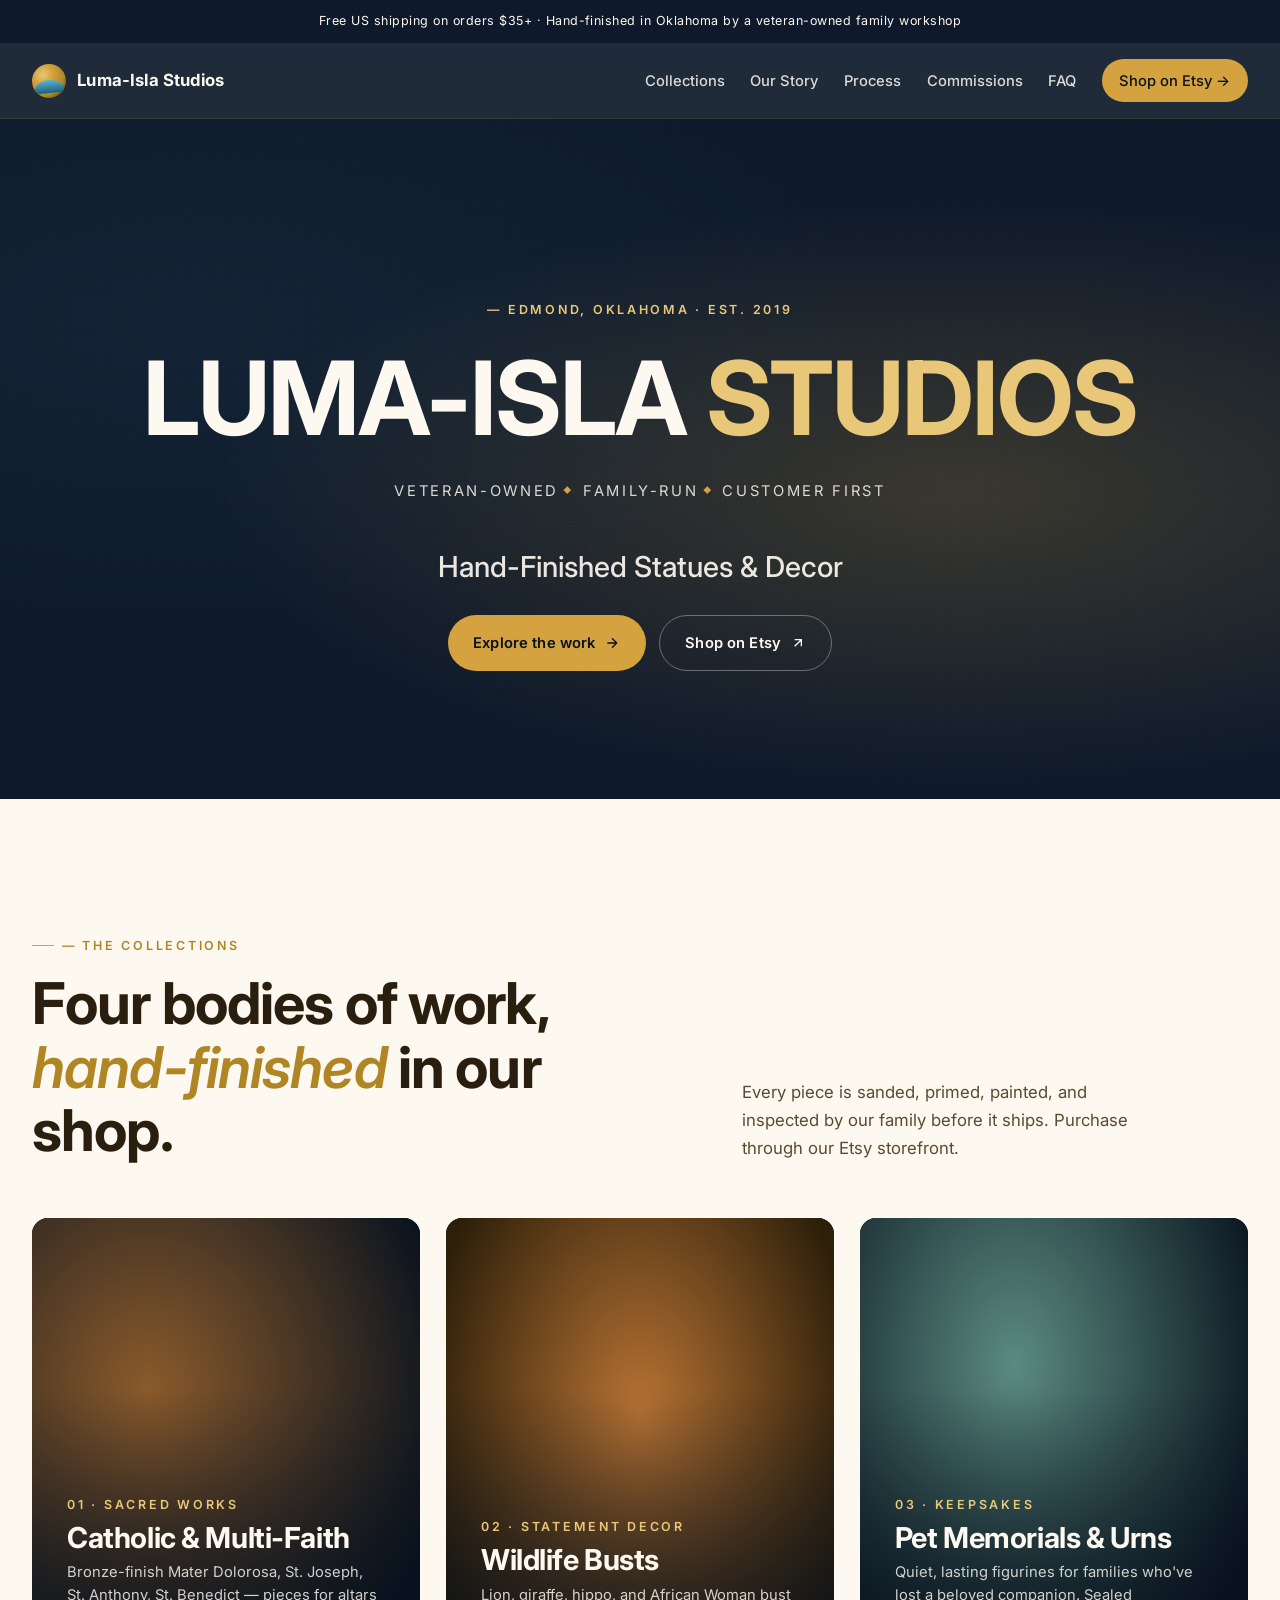
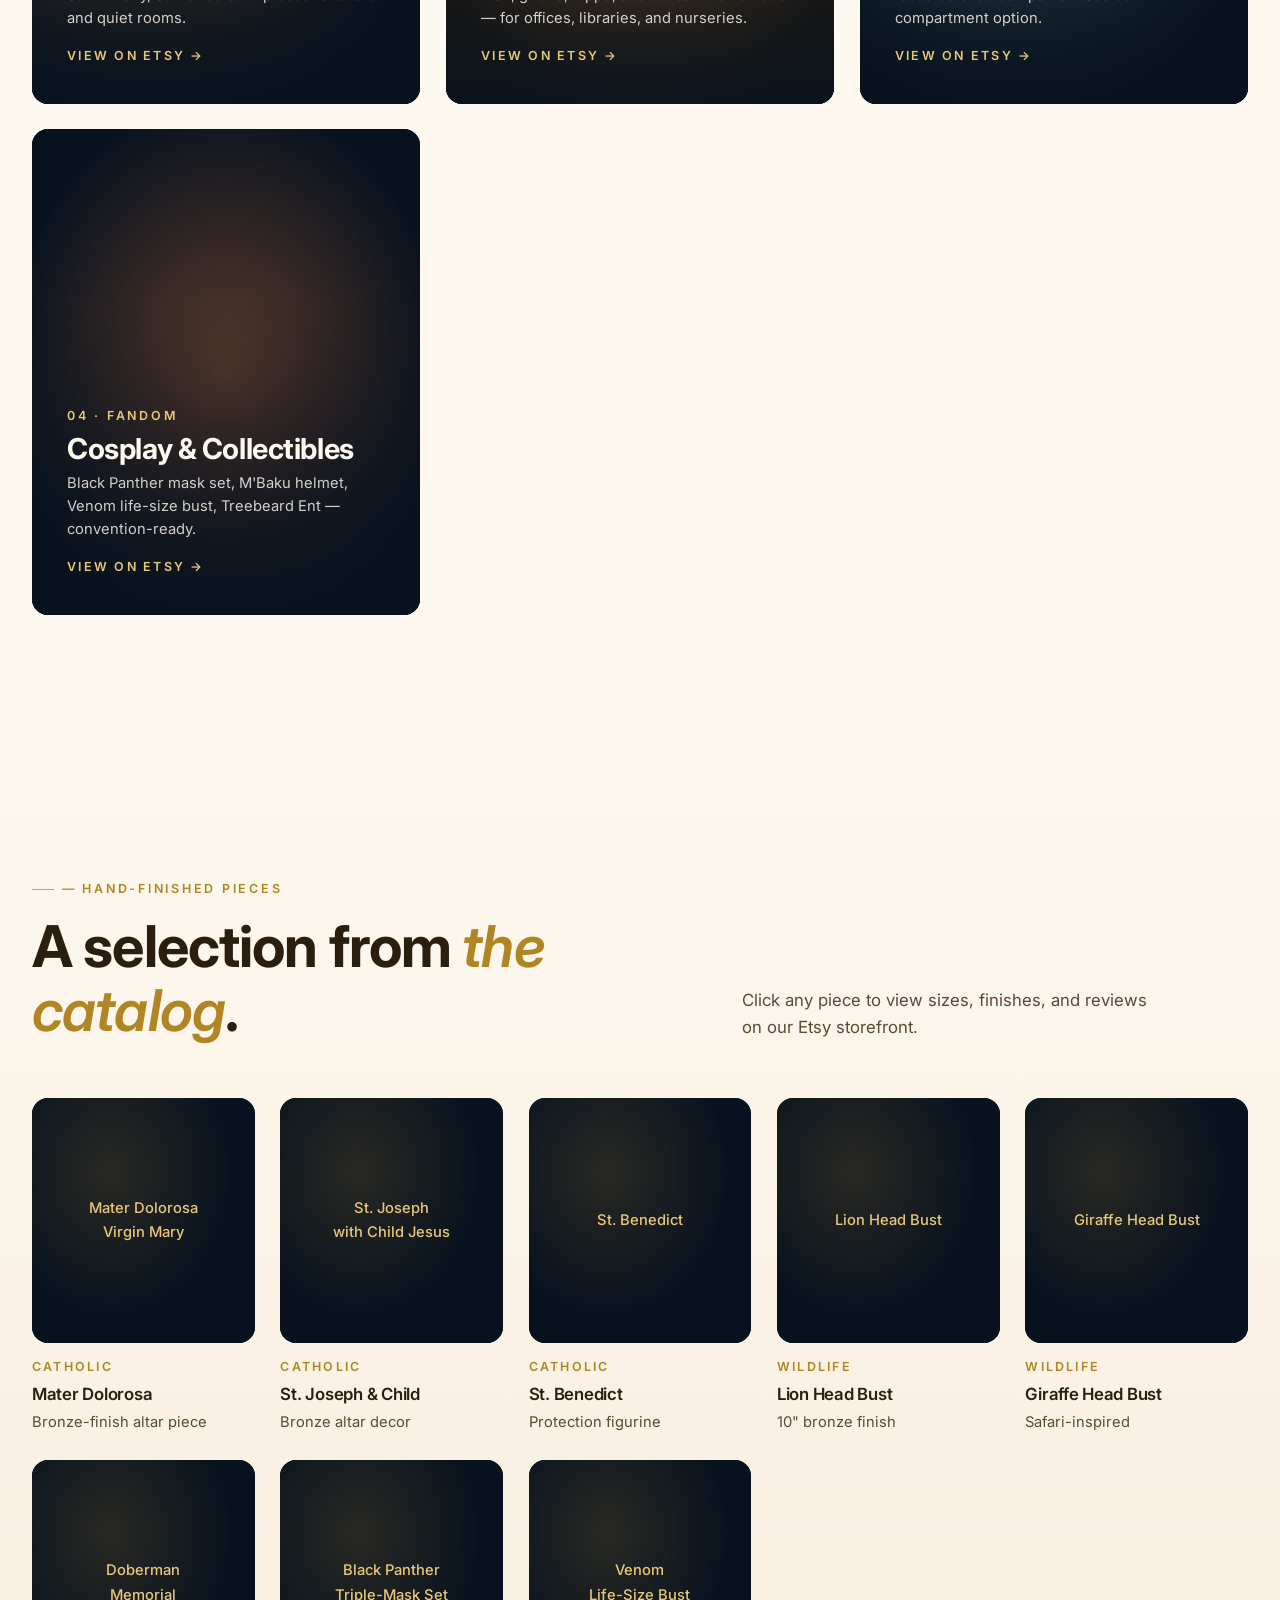
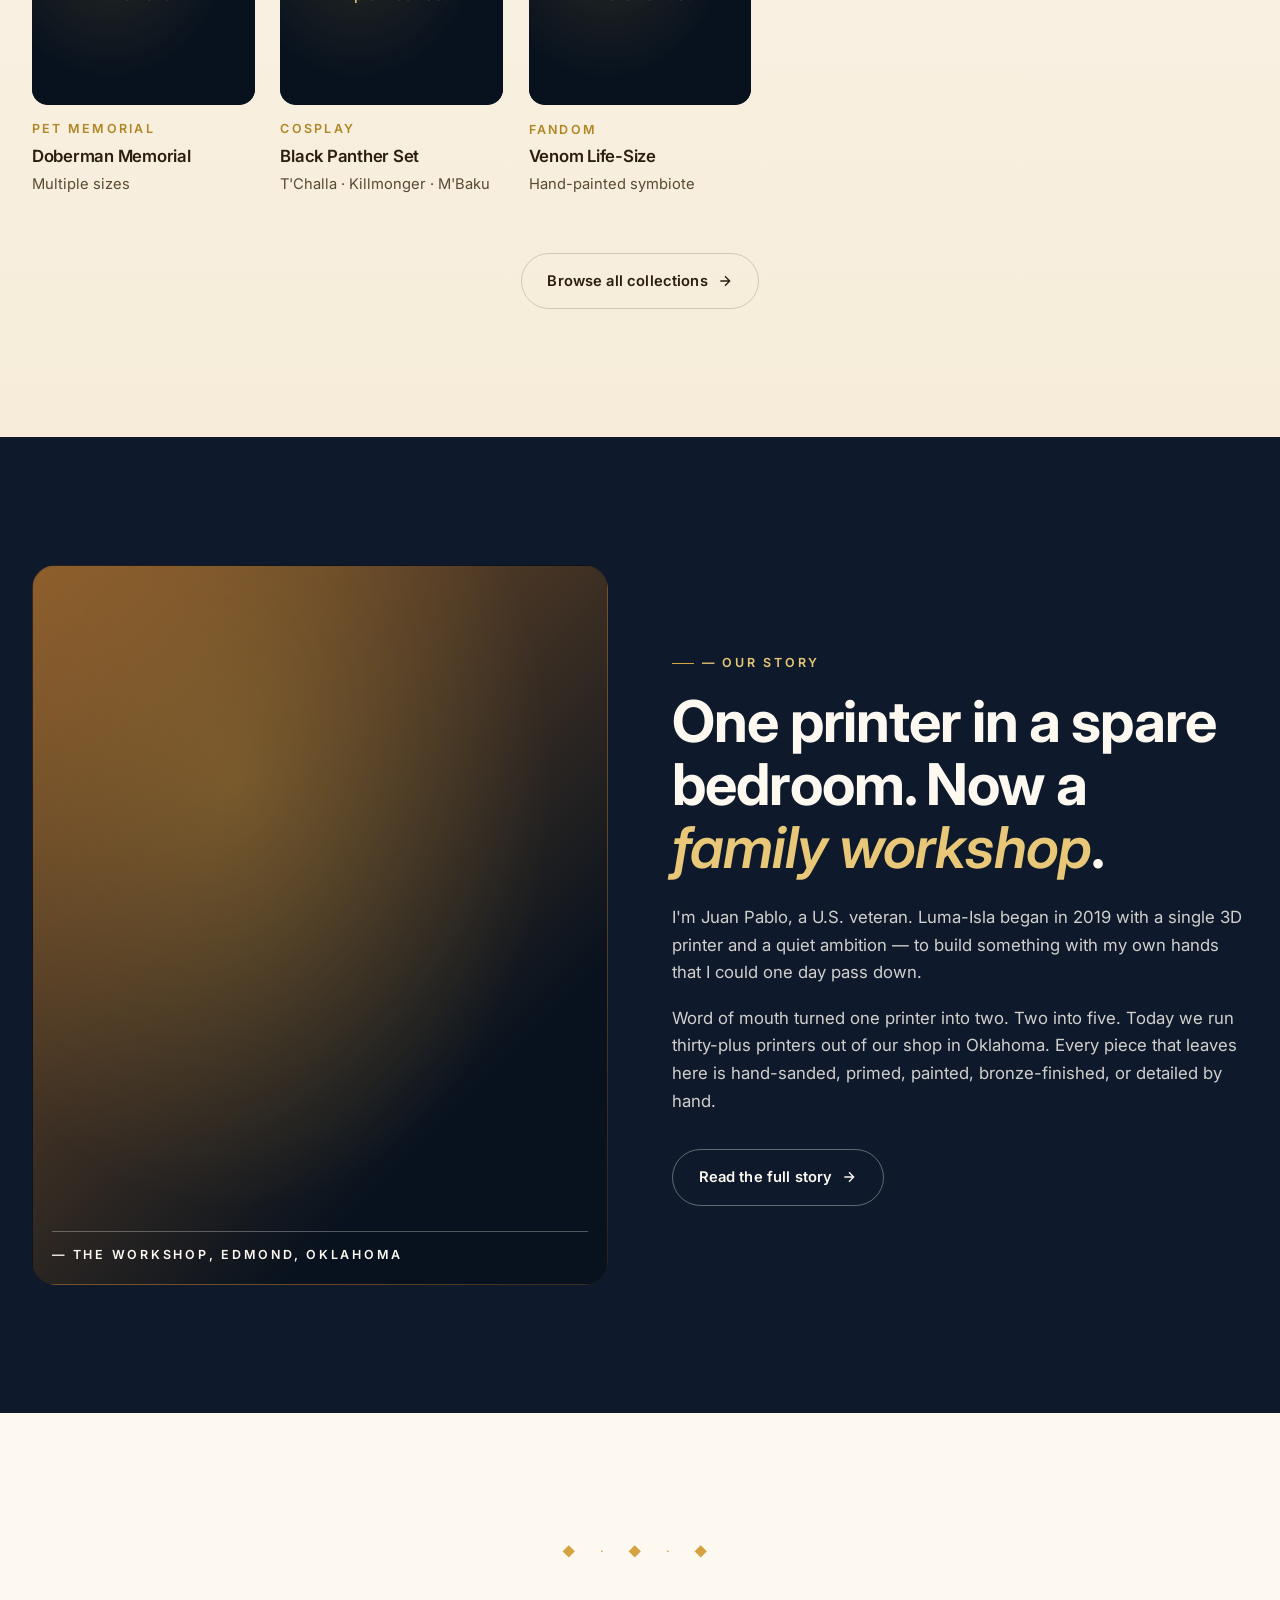
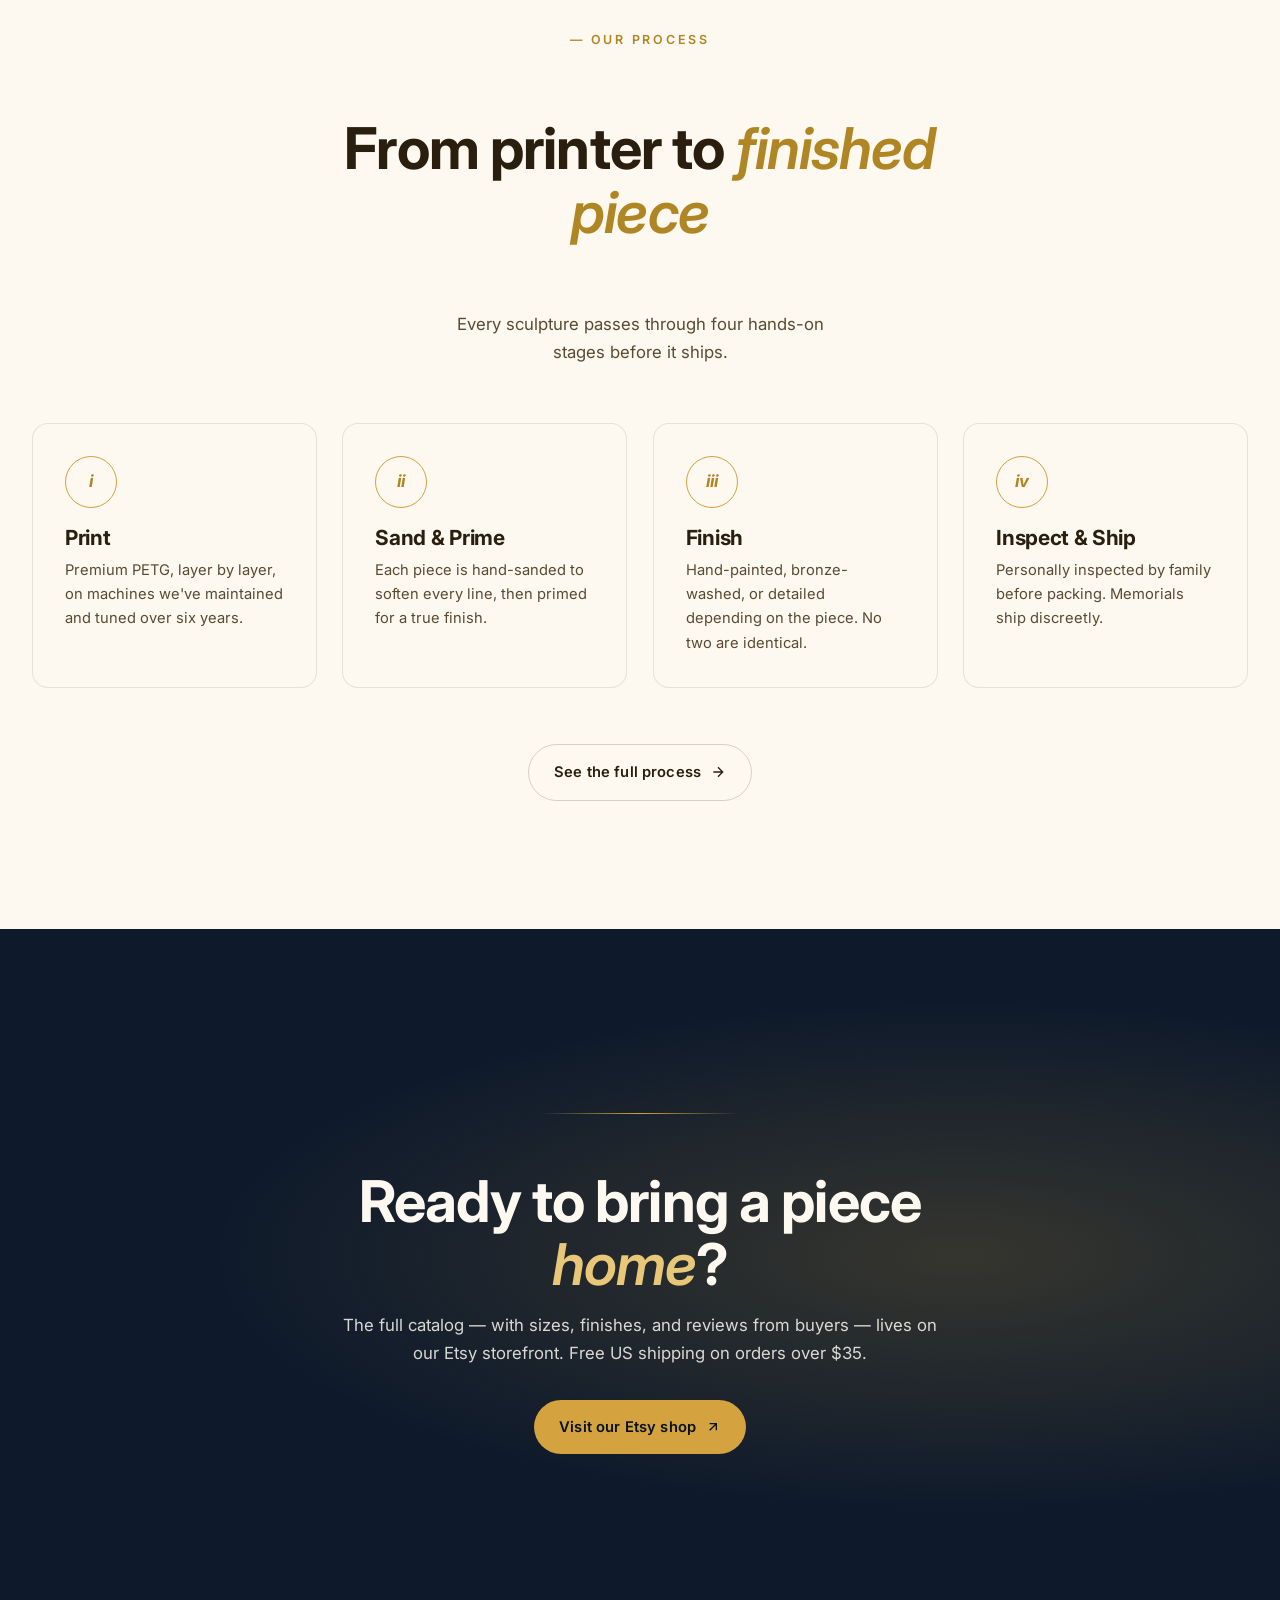
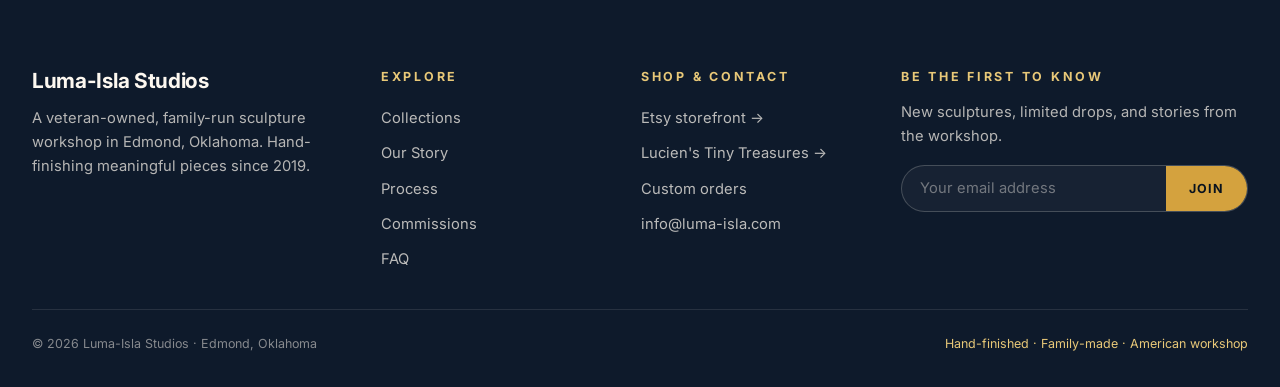
==== index.html @ 4c33b371 "Initial site" ====
<!DOCTYPE html>
<html lang="en">
<head>
<meta charset="UTF-8">
<meta name="viewport" content="width=device-width, initial-scale=1.0">
<title>Luma-Isla Studios — Hand-Finished Statues & Decor</title>
<meta name="description" content="A veteran-owned, family-run sculpture workshop in Edmond, Oklahoma. Hand-finished Catholic statues, wildlife busts, pet memorials, and cosplay collectibles. Ships from our shop.">
<link rel="preconnect" href="https://fonts.googleapis.com">
<link rel="preconnect" href="https://fonts.gstatic.com" crossorigin>
<link href="https://fonts.googleapis.com/css2?family=Inter:wght@300;400;500;600;700;800&display=swap" rel="stylesheet">
<link rel="stylesheet" href="assets/styles.css">
</head>
<body>

<div class="ribbon">Free US shipping on orders $35+ · Hand-finished in Oklahoma by a veteran-owned family workshop</div>

<nav class="site-nav">
  <div class="nav-inner">
    <a href="index.html" class="brand">
      <span class="brand-mark"></span>
      <span>Luma-Isla Studios</span>
    </a>
    <button class="nav-toggle" aria-label="Toggle menu" aria-expanded="false">
      <svg viewBox="0 0 24 24" fill="none" stroke="currentColor" stroke-width="2"><path d="M3 6h18M3 12h18M3 18h18"/></svg>
    </button>
    <div class="nav-links">
      <a href="collections.html">Collections</a>
      <a href="our-story.html">Our Story</a>
      <a href="process.html">Process</a>
      <a href="commissions.html">Commissions</a>
      <a href="faq.html">FAQ</a>
      <a href="https://lumaisla.etsy.com" class="nav-cta" target="_blank" rel="noopener">Shop on Etsy →</a>
    </div>
  </div>
</nav>

<!-- ============ HERO ============ -->
<header class="hero">
  <div class="hero-inner">
    <span class="eyebrow on-dark eyebrow--center" style="justify-content: center;">— Edmond, Oklahoma · Est. 2019</span>
    <h1>LUMA-ISLA <span class="accent">STUDIOS</span></h1>
    <div class="hero-pillars">
      <span>Veteran-Owned</span>
      <span>Family-Run</span>
      <span>Customer First</span>
    </div>
    <p class="sub">Hand-Finished Statues &amp; Decor</p>
    <div class="hero-ctas">
      <a href="collections.html" class="btn btn--gold">
        Explore the work
        <svg class="arrow" viewBox="0 0 24 24" fill="none" stroke="currentColor" stroke-width="2"><path d="M5 12h14m-7-7l7 7-7 7"/></svg>
      </a>
      <a href="https://lumaisla.etsy.com" target="_blank" rel="noopener" class="btn btn--ghost-light">
        Shop on Etsy
        <svg class="arrow" viewBox="0 0 24 24" fill="none" stroke="currentColor" stroke-width="2"><path d="M7 17L17 7M7 7h10v10"/></svg>
      </a>
    </div>
  </div>
</header>

<!-- ============ COLLECTIONS ============ -->
<section class="section bg-cream">
  <div class="wrap">
    <div class="s-head reveal">
      <div>
        <span class="eyebrow">— The collections</span>
        <h2 style="margin-top:1rem;">Four bodies of work, <span class="accent">hand-finished</span> in our shop.</h2>
      </div>
      <p class="lede">Every piece is sanded, primed, painted, and inspected by our family before it ships. Purchase through our Etsy storefront.</p>
    </div>

    <div class="collections">

      <a href="https://lumaisla.etsy.com" target="_blank" rel="noopener" class="collection reveal">
        <div class="collection-fill fill-sacred"></div>
        <div class="collection-overlay"></div>
        <div class="collection-meta">
          <div class="num">01 · Sacred works</div>
          <h3>Catholic &amp; Multi-Faith</h3>
          <p>Bronze-finish Mater Dolorosa, St. Joseph, St. Anthony, St. Benedict — pieces for altars and quiet rooms.</p>
          <span class="arrow-link">View on Etsy →</span>
        </div>
      </a>

      <a href="https://lumaisla.etsy.com" target="_blank" rel="noopener" class="collection reveal">
        <div class="collection-fill fill-wildlife"></div>
        <div class="collection-overlay"></div>
        <div class="collection-meta">
          <div class="num">02 · Statement decor</div>
          <h3>Wildlife Busts</h3>
          <p>Lion, giraffe, hippo, and African Woman bust — for offices, libraries, and nurseries.</p>
          <span class="arrow-link">View on Etsy →</span>
        </div>
      </a>

      <a href="https://lumaisla.etsy.com" target="_blank" rel="noopener" class="collection reveal">
        <div class="collection-fill fill-pet"></div>
        <div class="collection-overlay"></div>
        <div class="collection-meta">
          <div class="num">03 · Keepsakes</div>
          <h3>Pet Memorials &amp; Urns</h3>
          <p>Quiet, lasting figurines for families who've lost a beloved companion. Sealed compartment option.</p>
          <span class="arrow-link">View on Etsy →</span>
        </div>
      </a>

      <a href="https://lumaisla.etsy.com" target="_blank" rel="noopener" class="collection reveal">
        <div class="collection-fill fill-fandom"></div>
        <div class="collection-overlay"></div>
        <div class="collection-meta">
          <div class="num">04 · Fandom</div>
          <h3>Cosplay &amp; Collectibles</h3>
          <p>Black Panther mask set, M'Baku helmet, Venom life-size bust, Treebeard Ent — convention-ready.</p>
          <span class="arrow-link">View on Etsy →</span>
        </div>
      </a>

    </div>
  </div>
</section>

<!-- ============ FEATURED PIECES ============ -->
<section class="section fade-to-cream-2">
  <div class="wrap">
    <div class="s-head reveal">
      <div>
        <span class="eyebrow">— Hand-Finished Pieces</span>
        <h2 style="margin-top:1rem;">A selection from <span class="accent">the catalog</span>.</h2>
      </div>
      <p class="lede">Click any piece to view sizes, finishes, and reviews on our Etsy storefront.</p>
    </div>

    <div class="pieces">
      <a href="https://lumaisla.etsy.com" target="_blank" rel="noopener" class="piece reveal">
        <div class="piece-image"><div class="ph">Mater Dolorosa<br>Virgin Mary</div></div>
        <div class="tag">Catholic</div>
        <h4>Mater Dolorosa</h4>
        <div class="meta">Bronze-finish altar piece</div>
      </a>
      <a href="https://lumaisla.etsy.com" target="_blank" rel="noopener" class="piece reveal">
        <div class="piece-image"><div class="ph">St. Joseph<br>with Child Jesus</div></div>
        <div class="tag">Catholic</div>
        <h4>St. Joseph &amp; Child</h4>
        <div class="meta">Bronze altar decor</div>
      </a>
      <a href="https://lumaisla.etsy.com" target="_blank" rel="noopener" class="piece reveal">
        <div class="piece-image"><div class="ph">St. Benedict</div></div>
        <div class="tag">Catholic</div>
        <h4>St. Benedict</h4>
        <div class="meta">Protection figurine</div>
      </a>
      <a href="https://lumaisla.etsy.com" target="_blank" rel="noopener" class="piece reveal">
        <div class="piece-image"><div class="ph">Lion Head Bust</div></div>
        <div class="tag">Wildlife</div>
        <h4>Lion Head Bust</h4>
        <div class="meta">10" bronze finish</div>
      </a>
      <a href="https://lumaisla.etsy.com" target="_blank" rel="noopener" class="piece reveal">
        <div class="piece-image"><div class="ph">Giraffe Head Bust</div></div>
        <div class="tag">Wildlife</div>
        <h4>Giraffe Head Bust</h4>
        <div class="meta">Safari-inspired</div>
      </a>
      <a href="https://lumaisla.etsy.com" target="_blank" rel="noopener" class="piece reveal">
        <div class="piece-image"><div class="ph">Doberman<br>Memorial</div></div>
        <div class="tag">Pet Memorial</div>
        <h4>Doberman Memorial</h4>
        <div class="meta">Multiple sizes</div>
      </a>
      <a href="https://lumaisla.etsy.com" target="_blank" rel="noopener" class="piece reveal">
        <div class="piece-image"><div class="ph">Black Panther<br>Triple-Mask Set</div></div>
        <div class="tag">Cosplay</div>
        <h4>Black Panther Set</h4>
        <div class="meta">T'Challa · Killmonger · M'Baku</div>
      </a>
      <a href="https://lumaisla.etsy.com" target="_blank" rel="noopener" class="piece reveal">
        <div class="piece-image"><div class="ph">Venom<br>Life-Size Bust</div></div>
        <div class="tag">Fandom</div>
        <h4>Venom Life-Size</h4>
        <div class="meta">Hand-painted symbiote</div>
      </a>
    </div>

    <div class="center" style="margin-top: var(--s-4);">
      <a href="collections.html" class="btn btn--ghost">
        Browse all collections
        <svg class="arrow" viewBox="0 0 24 24" fill="none" stroke="currentColor" stroke-width="2"><path d="M5 12h14m-7-7l7 7-7 7"/></svg>
      </a>
    </div>
  </div>
</section>

<!-- ============ STORY TEASER ============ -->
<section class="section bg-navy">
  <div class="wrap">
    <div class="two-col">
      <div class="deco-image deco-image--workshop reveal">
        <span class="tag-label">— The workshop, Edmond, Oklahoma</span>
      </div>
      <div class="reveal">
        <span class="eyebrow on-dark">— Our story</span>
        <h2 style="margin-top: 1rem;">One printer in a spare bedroom. Now a <span class="accent">family workshop</span>.</h2>
        <p>I'm Juan Pablo, a U.S. veteran. Luma-Isla began in 2019 with a single 3D printer and a quiet ambition — to build something with my own hands that I could one day pass down.</p>
        <p>Word of mouth turned one printer into two. Two into five. Today we run thirty-plus printers out of our shop in Oklahoma. Every piece that leaves here is hand-sanded, primed, painted, bronze-finished, or detailed by hand.</p>
        <a href="our-story.html" class="btn btn--ghost-light" style="margin-top: 1rem;">
          Read the full story
          <svg class="arrow" viewBox="0 0 24 24" fill="none" stroke="currentColor" stroke-width="2"><path d="M5 12h14m-7-7l7 7-7 7"/></svg>
        </a>
      </div>
    </div>
  </div>
</section>

<!-- ============ PROCESS TEASER ============ -->
<section class="section bg-cream">
  <div class="wrap">
    <div class="s-head s-head--center reveal">
      <div class="ornament">◆ · ◆ · ◆</div>
      <span class="eyebrow eyebrow--center">— Our process</span>
      <h2 style="margin-top: 1rem;">From printer to <span class="accent">finished piece</span></h2>
      <p class="lede">Every sculpture passes through four hands-on stages before it ships.</p>
    </div>

    <div class="steps">
      <div class="soft-card step reveal">
        <div class="num">i</div>
        <h4>Print</h4>
        <p>Premium PETG, layer by layer, on machines we've maintained and tuned over six years.</p>
      </div>
      <div class="soft-card step reveal">
        <div class="num">ii</div>
        <h4>Sand &amp; Prime</h4>
        <p>Each piece is hand-sanded to soften every line, then primed for a true finish.</p>
      </div>
      <div class="soft-card step reveal">
        <div class="num">iii</div>
        <h4>Finish</h4>
        <p>Hand-painted, bronze-washed, or detailed depending on the piece. No two are identical.</p>
      </div>
      <div class="soft-card step reveal">
        <div class="num">iv</div>
        <h4>Inspect &amp; Ship</h4>
        <p>Personally inspected by family before packing. Memorials ship discreetly.</p>
      </div>
    </div>

    <div class="center" style="margin-top: var(--s-4);">
      <a href="process.html" class="btn btn--ghost">
        See the full process
        <svg class="arrow" viewBox="0 0 24 24" fill="none" stroke="currentColor" stroke-width="2"><path d="M5 12h14m-7-7l7 7-7 7"/></svg>
      </a>
    </div>
  </div>
</section>

<!-- ============ ETSY CTA ============ -->
<section class="etsy-banner">
  <div class="etsy-banner-inner reveal">
    <hr class="divider">
    <h2>Ready to bring a piece <span class="accent">home</span>?</h2>
    <p>The full catalog — with sizes, finishes, and reviews from buyers — lives on our Etsy storefront. Free US shipping on orders over $35.</p>
    <a href="https://lumaisla.etsy.com" target="_blank" rel="noopener" class="btn btn--gold">
      Visit our Etsy shop
      <svg class="arrow" viewBox="0 0 24 24" fill="none" stroke="currentColor" stroke-width="2"><path d="M7 17L17 7M7 7h10v10"/></svg>
    </a>
  </div>
</section>

<!-- ============ FOOTER ============ -->
<footer class="site-footer">
  <div class="footer-grid">
    <div class="footer-brand footer-col">
      <h3>Luma-Isla Studios</h3>
      <p>A veteran-owned, family-run sculpture workshop in Edmond, Oklahoma. Hand-finishing meaningful pieces since 2019.</p>
    </div>
    <div class="footer-col">
      <h5>Explore</h5>
      <a href="collections.html">Collections</a>
      <a href="our-story.html">Our Story</a>
      <a href="process.html">Process</a>
      <a href="commissions.html">Commissions</a>
      <a href="faq.html">FAQ</a>
    </div>
    <div class="footer-col">
      <h5>Shop &amp; Contact</h5>
      <a href="https://lumaisla.etsy.com" target="_blank" rel="noopener">Etsy storefront →</a>
      <a href="https://lucienstinytreasures.etsy.com" target="_blank" rel="noopener">Lucien's Tiny Treasures →</a>
      <a href="commissions.html">Custom orders</a>
      <a href="mailto:info@luma-isla.com">info@luma-isla.com</a>
    </div>
    <div class="footer-col footer-newsletter">
      <h5>Be the first to know</h5>
      <div class="sub">New sculptures, limited drops, and stories from the workshop.</div>
      <form class="newsletter-form" onsubmit="event.preventDefault();">
        <input type="email" placeholder="Your email address" aria-label="Email address" required>
        <button type="submit">Join</button>
      </form>
    </div>
  </div>
  <div class="footer-bottom">
    <div>© 2026 Luma-Isla Studios · Edmond, Oklahoma</div>
    <div class="made-in">Hand-finished · Family-made · American workshop</div>
  </div>
</footer>

<script src="assets/site.js"></script>
</body>
</html>
---- assets/styles.css ----
/* =====================================================================
   LUMA-ISLA STUDIOS · Shared stylesheet
   Fluid, modern, low-chrome. Inspired by the live site's navy + gold + cream.
   ===================================================================== */

/* ---------- Tokens ---------- */
:root {
  /* Palette (lifted from live luma-isla.com computed styles) */
  --bg:           #fdf8f0;
  --bg-2:         #f6ecd9;
  --bg-3:         #efe2c8;
  --ink:          #2a1f0e;
  --ink-2:        #5a4a32;
  --ink-3:        #8a7a5a;
  --rule:         rgba(42, 31, 14, 0.10);
  --rule-strong:  rgba(42, 31, 14, 0.18);

  --navy:         #0e1a2b;
  --navy-2:       #08121e;
  --navy-3:       #1a2a3f;

  --gold:         #d4a23e;
  --gold-2:       #b08624;
  --gold-3:       #e8c878;
  --gold-tint:    rgba(212, 162, 62, 0.12);

  --bronze:       #8a5a2b;
  --copper:       #b87333;
  --patina:       #5a8a7f;

  /* Type */
  --font: 'Inter', -apple-system, BlinkMacSystemFont, 'Segoe UI', sans-serif;

  /* Fluid type scale — clamp(min, preferred, max) */
  --t-xs:   clamp(0.72rem, 0.7rem + 0.1vw, 0.78rem);
  --t-sm:   clamp(0.82rem, 0.78rem + 0.2vw, 0.92rem);
  --t-md:   clamp(0.95rem, 0.9rem + 0.25vw, 1.05rem);
  --t-lg:   clamp(1.1rem, 1rem + 0.5vw, 1.3rem);
  --t-xl:   clamp(1.4rem, 1.2rem + 1vw, 1.8rem);
  --t-2xl:  clamp(1.8rem, 1.4rem + 2vw, 2.6rem);
  --t-3xl:  clamp(2.2rem, 1.6rem + 3vw, 3.6rem);
  --t-4xl:  clamp(2.8rem, 1.8rem + 4.5vw, 5rem);
  --t-5xl:  clamp(3.4rem, 2rem + 6vw, 6.4rem);

  /* Fluid spacing */
  --s-1:  clamp(0.4rem, 0.3rem + 0.4vw, 0.6rem);
  --s-2:  clamp(0.8rem, 0.6rem + 0.8vw, 1.2rem);
  --s-3:  clamp(1.4rem, 1rem + 1.4vw, 2rem);
  --s-4:  clamp(2.2rem, 1.6rem + 2.4vw, 3.5rem);
  --s-5:  clamp(3.5rem, 2.4rem + 4vw, 5.5rem);
  --s-6:  clamp(5rem, 3.5rem + 6vw, 8rem);
  --s-7:  clamp(7rem, 5rem + 8vw, 11rem);

  /* Layout */
  --page-max: 1440px;
  --reader-max: 56ch;
  --radius:   16px;
  --radius-sm: 8px;
  --radius-lg: 24px;

  /* Motion */
  --ease:  cubic-bezier(0.2, 0.7, 0.2, 1);
  --ease-out: cubic-bezier(0.16, 1, 0.3, 1);
}

/* ---------- Reset ---------- */
*, *::before, *::after { box-sizing: border-box; margin: 0; padding: 0; }
html { scroll-behavior: smooth; }
body {
  font-family: var(--font);
  background: var(--bg);
  color: var(--ink);
  font-weight: 400;
  font-size: var(--t-md);
  line-height: 1.65;
  -webkit-font-smoothing: antialiased;
  -moz-osx-font-smoothing: grayscale;
  overflow-x: hidden;
}
h1, h2, h3, h4, h5, h6 {
  font-family: var(--font);
  font-weight: 700;
  line-height: 1.1;
  letter-spacing: -0.015em;
  color: var(--ink);
}
a { color: inherit; text-decoration: none; transition: color 0.2s var(--ease); }
img, svg { display: block; max-width: 100%; height: auto; }
button { font-family: inherit; cursor: pointer; border: none; background: none; color: inherit; }
input, textarea { font-family: inherit; }

::selection { background: var(--gold); color: var(--navy-2); }

/* ---------- Layout primitives ---------- */
.wrap {
  max-width: var(--page-max);
  margin: 0 auto;
  padding: 0 clamp(1.25rem, 2.5vw, 2.5rem);
}
.wrap--narrow { max-width: 900px; }
.wrap--text   { max-width: 720px; }

.section { padding: var(--s-6) 0; }
.section--tight { padding: var(--s-5) 0; }
.section--hero  { padding: var(--s-7) 0 var(--s-6); }

/* ---------- Top ribbon ---------- */
.ribbon {
  background: var(--navy);
  color: var(--bg);
  text-align: center;
  font-size: var(--t-xs);
  letter-spacing: 0.04em;
  padding: 0.7rem 1rem;
  font-weight: 400;
}

/* ---------- Nav ---------- */
.site-nav {
  position: sticky; top: 0; z-index: 50;
  background: rgba(14, 26, 43, 0.92);
  backdrop-filter: blur(18px);
  -webkit-backdrop-filter: blur(18px);
  color: var(--bg);
  border-bottom: 1px solid rgba(212, 162, 62, 0.12);
}
.nav-inner {
  display: flex; align-items: center; justify-content: space-between;
  padding: 1rem clamp(1.25rem, 2.5vw, 2.5rem);
  max-width: var(--page-max); margin: 0 auto;
}
.brand {
  display: flex; align-items: center; gap: 0.7rem;
  color: var(--bg);
  font-weight: 700;
  font-size: var(--t-md);
  letter-spacing: 0.01em;
}
.brand-mark {
  width: 34px; height: 34px;
  border-radius: 50%;
  background:
    radial-gradient(circle at 32% 32%, var(--gold-3) 0%, var(--gold) 30%, var(--gold-2) 65%, var(--navy-2) 100%);
  position: relative; overflow: hidden; flex-shrink: 0;
}
.brand-mark::after {
  content: '';
  position: absolute; left: 6%; right: 6%; bottom: 14%;
  height: 38%;
  background: linear-gradient(to top, #1a6280, #5fb3d1);
  border-radius: 50% 50% 0 0 / 80% 80% 0 0;
  transform: rotate(-6deg);
}
.nav-links {
  display: flex; align-items: center; gap: clamp(1.2rem, 2vw, 2.2rem);
}
.nav-links a {
  font-size: var(--t-sm);
  color: var(--bg);
  opacity: 0.85;
  font-weight: 500;
}
.nav-links a:hover { opacity: 1; color: var(--gold-3); }
.nav-links a.active { color: var(--gold-3); opacity: 1; }
.nav-cta {
  background: var(--gold);
  color: var(--navy-2) !important;
  padding: 0.6rem 1.1rem;
  border-radius: 999px;
  font-weight: 600;
  font-size: var(--t-sm) !important;
  opacity: 1 !important;
  transition: transform 0.2s var(--ease), background 0.2s var(--ease);
}
.nav-cta:hover { background: var(--gold-3); transform: translateY(-1px); color: var(--navy-2) !important; }
.nav-toggle {
  display: none;
  width: 36px; height: 36px;
  border-radius: 8px;
  align-items: center; justify-content: center;
  color: var(--bg);
}
.nav-toggle svg { width: 22px; height: 22px; }
@media (max-width: 880px) {
  .nav-links { display: none; position: absolute; top: 100%; right: clamp(1.25rem, 2.5vw, 2.5rem); flex-direction: column; align-items: stretch; background: var(--navy); padding: 1rem 1.5rem; border-radius: 16px; border: 1px solid rgba(212,162,62,0.15); min-width: 220px; gap: 0.4rem; box-shadow: 0 20px 40px rgba(0,0,0,0.3); }
  .nav-links.open { display: flex; }
  .nav-links a { padding: 0.6rem 0.4rem; }
  .nav-toggle { display: inline-flex; }
}

/* ---------- Buttons ---------- */
.btn {
  display: inline-flex; align-items: center; gap: 0.55rem;
  padding: 0.95rem 1.6rem;
  border-radius: 999px;
  font-size: var(--t-sm);
  font-weight: 600;
  letter-spacing: 0.01em;
  transition: transform 0.2s var(--ease), background 0.2s var(--ease), border-color 0.2s var(--ease), color 0.2s var(--ease);
  white-space: nowrap;
}
.btn:hover { transform: translateY(-2px); }
.btn--gold { background: var(--gold); color: var(--navy-2); }
.btn--gold:hover { background: var(--gold-3); }
.btn--navy { background: var(--navy); color: var(--bg); }
.btn--navy:hover { background: var(--navy-3); color: var(--bg); }
.btn--ghost { background: transparent; color: var(--ink); border: 1px solid var(--rule-strong); }
.btn--ghost:hover { border-color: var(--gold); color: var(--gold-2); }
.btn--ghost-light { background: transparent; color: var(--bg); border: 1px solid rgba(253, 248, 240, 0.35); }
.btn--ghost-light:hover { border-color: var(--gold-3); color: var(--gold-3); }
.btn .arrow { width: 16px; height: 16px; transition: transform 0.2s var(--ease); }
.btn:hover .arrow { transform: translateX(3px); }

/* ---------- Eyebrow / labels ---------- */
.eyebrow {
  display: inline-flex; align-items: center; gap: 0.5rem;
  font-size: var(--t-xs);
  letter-spacing: 0.22em;
  text-transform: uppercase;
  font-weight: 600;
  color: var(--gold-2);
}
.eyebrow::before {
  content: '';
  width: 22px; height: 1px;
  background: var(--gold);
}
.eyebrow.eyebrow--center::before { display: none; }
.eyebrow.on-dark { color: var(--gold-3); }

/* ---------- Section headers ---------- */
.s-head {
  display: grid;
  grid-template-columns: 1.3fr 1fr;
  gap: clamp(1.5rem, 4vw, 4rem);
  align-items: end;
  margin-bottom: var(--s-4);
}
@media (max-width: 800px) {
  .s-head { grid-template-columns: 1fr; gap: 1.5rem; }
}
.s-head h2 {
  font-size: var(--t-3xl);
  max-width: 24ch;
}
.s-head h2 .accent { color: var(--gold-2); font-style: italic; font-weight: 600; }
.s-head .lede { color: var(--ink-2); font-size: var(--t-md); max-width: 38ch; }
.s-head--center { text-align: center; grid-template-columns: 1fr; max-width: 720px; margin-left: auto; margin-right: auto; }
.s-head--center h2, .s-head--center .lede, .s-head--center .eyebrow { margin-left: auto; margin-right: auto; }
.s-head--center h2 { margin-bottom: 1rem; }

/* ---------- HERO (shared) ---------- */
.hero {
  background: radial-gradient(ellipse at 75% 55%, rgba(212, 162, 62, 0.22), transparent 55%),
              radial-gradient(ellipse at 15% 30%, rgba(95, 179, 209, 0.06), transparent 45%),
              var(--navy);
  color: var(--bg);
  padding: var(--s-7) clamp(1.25rem, 2.5vw, 2.5rem) var(--s-6);
  position: relative;
  overflow: hidden;
  isolation: isolate;
}
.hero::before {
  /* Subtle film grain / depth */
  content: '';
  position: absolute; inset: 0;
  background-image: radial-gradient(rgba(212, 162, 62, 0.04) 1px, transparent 1px);
  background-size: 5px 5px;
  opacity: 0.5;
  pointer-events: none;
  z-index: -1;
}
.hero-inner {
  max-width: 1100px; margin: 0 auto;
  text-align: center;
  position: relative; z-index: 1;
}
.hero h1 {
  font-size: var(--t-5xl);
  color: var(--bg);
  font-weight: 700;
  margin: 1.2rem 0 0.4rem;
  letter-spacing: -0.02em;
}
.hero h1 .accent { color: var(--gold-3); }
.hero .sub {
  font-size: var(--t-xl);
  color: var(--bg);
  opacity: 0.92;
  font-weight: 500;
  margin-bottom: 1.5rem;
}
.hero-pillars {
  display: flex; flex-wrap: wrap; gap: 1rem 1.5rem; justify-content: center;
  margin: 1.5rem 0 2.5rem;
  font-size: var(--t-sm);
  letter-spacing: 0.18em;
  text-transform: uppercase;
  color: rgba(253, 248, 240, 0.85);
}
.hero-pillars span { position: relative; }
.hero-pillars span:not(:last-child)::after {
  content: '◆';
  position: absolute; right: -0.95rem; top: 50%; transform: translateY(-50%);
  color: var(--gold);
  font-size: 0.55em;
}
.hero-ctas {
  display: flex; gap: 0.8rem; justify-content: center; flex-wrap: wrap;
}
.hero--page {
  /* Smaller hero used on inner pages */
  padding: var(--s-6) clamp(1.25rem, 2.5vw, 2.5rem) var(--s-5);
}
.hero--page h1 { font-size: var(--t-4xl); margin-top: 0.5rem; }
.hero--page .sub { font-size: var(--t-lg); }

/* ---------- Soft section variants ---------- */
.bg-cream    { background: var(--bg); }
.bg-cream-2  { background: var(--bg-2); }
.bg-cream-3  { background: var(--bg-3); }
.bg-navy     { background: var(--navy); color: var(--bg); }
.bg-navy h2, .bg-navy h3, .bg-navy h4 { color: var(--bg); }
.bg-navy p { color: rgba(253, 248, 240, 0.82); }

/* Soft gradient transitions — kill the blockiness */
.fade-to-cream-2 {
  background: linear-gradient(to bottom, var(--bg) 0%, var(--bg-2) 100%);
}
.fade-to-navy {
  background: linear-gradient(to bottom, var(--bg) 0%, var(--bg-2) 30%, var(--navy) 100%);
}

/* ---------- Collection cards (fluid, image-first) ---------- */
.collections {
  display: grid;
  grid-template-columns: repeat(auto-fit, minmax(min(100%, 320px), 1fr));
  gap: clamp(1rem, 2vw, 1.75rem);
}
.collection {
  position: relative;
  aspect-ratio: 4/5;
  overflow: hidden;
  border-radius: var(--radius);
  background: var(--navy-2);
  transition: transform 0.5s var(--ease), box-shadow 0.5s var(--ease);
  display: block;
}
.collection:hover {
  transform: translateY(-6px);
  box-shadow: 0 30px 60px rgba(14, 26, 43, 0.28);
}
.collection-fill {
  position: absolute; inset: 0;
  background-size: cover; background-position: center;
  transition: transform 0.8s var(--ease);
}
.collection:hover .collection-fill { transform: scale(1.06); }
.fill-sacred   { background: radial-gradient(ellipse at 30% 35%, var(--bronze) 0%, var(--navy-2) 80%); }
.fill-wildlife { background: radial-gradient(ellipse at 50% 40%, var(--copper) 0%, #2d1f0a 80%); }
.fill-pet      { background: radial-gradient(ellipse at 40% 30%, var(--patina) 0%, var(--navy-2) 80%); }
.fill-fandom   { background: radial-gradient(ellipse at 50% 50%, #5a3a2a 0%, var(--navy-2) 80%); }
.fill-packout  { background: radial-gradient(ellipse at 50% 50%, #b30000 0%, #1a1a1a 80%); }
.collection-overlay {
  position: absolute; inset: 0;
  background: linear-gradient(to bottom, transparent 35%, rgba(8, 18, 30, 0.92) 100%);
}
.collection-meta {
  position: absolute; bottom: 0; left: 0; right: 0;
  padding: clamp(1.5rem, 3vw, 2.2rem);
  color: var(--bg);
}
.collection-meta .num {
  font-size: var(--t-xs);
  letter-spacing: 0.22em;
  text-transform: uppercase;
  font-weight: 600;
  color: var(--gold-3);
  margin-bottom: 0.4rem;
}
.collection-meta h3 {
  font-size: var(--t-xl);
  color: var(--bg);
  margin-bottom: 0.5rem;
}
.collection-meta p {
  font-size: var(--t-sm);
  color: rgba(253, 248, 240, 0.82);
  line-height: 1.55;
}
.collection-meta .arrow-link {
  margin-top: 1rem;
  display: inline-flex; align-items: center; gap: 0.4rem;
  color: var(--gold-3);
  font-size: var(--t-xs);
  letter-spacing: 0.18em;
  text-transform: uppercase;
  font-weight: 600;
}

/* ---------- Piece grid ---------- */
.pieces {
  display: grid;
  grid-template-columns: repeat(auto-fit, minmax(min(100%, 220px), 1fr));
  gap: clamp(1.2rem, 2vw, 2rem);
}
.piece { display: block; transition: transform 0.4s var(--ease); }
.piece:hover { transform: translateY(-4px); }
.piece-image {
  aspect-ratio: 1/1.1;
  border-radius: var(--radius);
  overflow: hidden;
  background: var(--navy-2);
  position: relative;
  margin-bottom: 0.9rem;
}
.piece-image .ph {
  position: absolute; inset: 0;
  display: flex; align-items: center; justify-content: center;
  padding: 1.2rem;
  text-align: center;
  font-size: var(--t-sm);
  font-weight: 500;
  color: var(--gold-3);
  background:
    radial-gradient(ellipse at 35% 30%, rgba(212, 162, 62, 0.16), transparent 60%),
    var(--navy-2);
}
.piece .tag {
  font-size: var(--t-xs);
  letter-spacing: 0.18em;
  text-transform: uppercase;
  color: var(--gold-2);
  font-weight: 600;
  margin-bottom: 0.3rem;
}
.piece h4 {
  font-size: var(--t-md);
  margin-bottom: 0.3rem;
  font-weight: 600;
  line-height: 1.35;
}
.piece .meta { font-size: var(--t-sm); color: var(--ink-2); }

/* ---------- Soft cards (process, lists) ---------- */
.soft-card {
  background: var(--bg);
  border: 1px solid var(--rule);
  border-radius: var(--radius);
  padding: clamp(1.5rem, 2.5vw, 2.2rem);
  transition: border-color 0.3s var(--ease), transform 0.3s var(--ease), box-shadow 0.3s var(--ease);
}
.soft-card:hover {
  border-color: var(--gold);
  transform: translateY(-3px);
  box-shadow: 0 20px 40px rgba(42, 31, 14, 0.06);
}

/* ---------- Process steps ---------- */
.steps {
  display: grid;
  grid-template-columns: repeat(auto-fit, minmax(min(100%, 240px), 1fr));
  gap: clamp(1rem, 2vw, 1.75rem);
}
.step .num {
  display: inline-flex; align-items: center; justify-content: center;
  width: 52px; height: 52px;
  border: 1px solid var(--gold);
  color: var(--gold-2);
  border-radius: 50%;
  font-weight: 700;
  font-size: var(--t-md);
  margin-bottom: 1.2rem;
  font-style: italic;
}
.step h4 { font-size: var(--t-lg); margin-bottom: 0.5rem; }
.step p { color: var(--ink-2); font-size: var(--t-sm); }

/* ---------- Two-column blocks ---------- */
.two-col {
  display: grid;
  grid-template-columns: 1fr 1fr;
  gap: clamp(2rem, 5vw, 5rem);
  align-items: center;
}
.two-col--narrow { grid-template-columns: 0.9fr 1.1fr; }
.two-col--wide { grid-template-columns: 1.2fr 1fr; }
@media (max-width: 900px) {
  .two-col, .two-col--narrow, .two-col--wide { grid-template-columns: 1fr; gap: 2.5rem; }
}
.two-col h2 { font-size: var(--t-3xl); margin-bottom: 1.5rem; }
.two-col h2 .accent { color: var(--gold-2); font-style: italic; font-weight: 600; }
.two-col p { color: var(--ink-2); font-size: var(--t-md); margin-bottom: 1.1rem; max-width: 56ch; }
.bg-navy .two-col h2 { color: var(--bg); }
.bg-navy .two-col h2 .accent { color: var(--gold-3); }
.bg-navy .two-col p { color: rgba(253, 248, 240, 0.82); }

/* Decorative image blocks */
.deco-image {
  aspect-ratio: 4/5;
  border-radius: var(--radius-lg);
  background:
    radial-gradient(ellipse at 30% 30%, rgba(212, 162, 62, 0.35), transparent 60%),
    linear-gradient(135deg, var(--bronze) 0%, var(--copper) 50%, var(--navy-2) 100%);
  position: relative;
  border: 1px solid var(--rule-strong);
  overflow: hidden;
}
.deco-image .tag-label {
  position: absolute; bottom: 1.2rem; left: 1.2rem; right: 1.2rem;
  font-size: var(--t-xs);
  letter-spacing: 0.22em;
  text-transform: uppercase;
  color: var(--bg);
  border-top: 1px solid rgba(253, 248, 240, 0.3);
  padding-top: 0.8rem;
  font-weight: 600;
}
.deco-image--workshop {
  background:
    radial-gradient(ellipse at 35% 30%, rgba(212, 162, 62, 0.3), transparent 60%),
    linear-gradient(135deg, var(--bronze), var(--navy-2) 75%);
}

/* ---------- Long-form prose (Our Story, FAQ intro) ---------- */
.prose { max-width: 56ch; }
.prose h2 { font-size: var(--t-2xl); margin: var(--s-3) 0 1rem; }
.prose h3 { font-size: var(--t-lg); margin: var(--s-3) 0 0.8rem; color: var(--gold-2); }
.prose p { margin-bottom: 1.1rem; color: var(--ink-2); font-size: var(--t-md); }
.prose strong { color: var(--ink); font-weight: 600; }
.prose ul { padding-left: 0; list-style: none; margin: 1rem 0 1.5rem; }
.prose ul li { padding: 0.7rem 0 0.7rem 1.6rem; border-bottom: 1px solid var(--rule); position: relative; color: var(--ink-2); }
.prose ul li::before { content: '◆'; position: absolute; left: 0; top: 0.85rem; color: var(--gold); font-size: 0.7em; }
.prose blockquote {
  margin: 1.5rem 0;
  padding: 1.2rem 1.5rem;
  border-left: 2px solid var(--gold);
  background: var(--bg-2);
  border-radius: 0 var(--radius-sm) var(--radius-sm) 0;
  font-style: italic;
  color: var(--ink-2);
}

/* ---------- FAQ ---------- */
.faq-jump {
  background: var(--bg);
  border: 1px solid var(--rule);
  border-radius: var(--radius);
  padding: clamp(1.5rem, 2.5vw, 2rem);
  margin: var(--s-3) 0 var(--s-4);
}
.faq-jump h5 {
  font-size: var(--t-xs);
  letter-spacing: 0.22em;
  text-transform: uppercase;
  color: var(--ink);
  font-weight: 700;
  margin-bottom: 1.2rem;
}
.faq-jump-grid {
  display: grid;
  grid-template-columns: repeat(auto-fit, minmax(min(100%, 240px), 1fr));
  gap: 0.4rem 1.5rem;
}
.faq-jump a {
  display: block;
  padding: 0.55rem 0;
  color: var(--gold-2);
  font-size: var(--t-sm);
  font-weight: 500;
}
.faq-jump a:hover { color: var(--ink); }

.faq-topic { margin-top: var(--s-4); scroll-margin-top: 6rem; }
.faq-topic > h2 {
  font-size: var(--t-2xl);
  border-bottom: 1px solid var(--rule-strong);
  padding-bottom: 1rem;
  margin-bottom: 1.5rem;
}
details.faq-item {
  border: 1px solid var(--rule);
  border-radius: var(--radius);
  margin-bottom: 0.7rem;
  overflow: hidden;
  background: var(--bg);
  transition: border-color 0.3s var(--ease), box-shadow 0.3s var(--ease);
}
details.faq-item[open] {
  border-color: var(--gold);
  box-shadow: 0 10px 30px rgba(42, 31, 14, 0.05);
}
details.faq-item > summary {
  list-style: none;
  cursor: pointer;
  padding: clamp(1rem, 1.8vw, 1.3rem) clamp(1.2rem, 2vw, 1.8rem);
  display: flex; align-items: center; justify-content: space-between;
  gap: 1rem;
  font-weight: 600;
  font-size: var(--t-md);
  color: var(--ink);
}
details.faq-item > summary::-webkit-details-marker { display: none; }
details.faq-item > summary::after {
  content: '+';
  font-size: 1.4rem;
  color: var(--gold-2);
  font-weight: 400;
  transition: transform 0.3s var(--ease);
  flex-shrink: 0;
}
details.faq-item[open] > summary::after { transform: rotate(45deg); }
details.faq-item .faq-body {
  padding: 0 clamp(1.2rem, 2vw, 1.8rem) clamp(1.2rem, 2vw, 1.6rem);
  color: var(--ink-2);
  font-size: var(--t-md);
  line-height: 1.65;
}
details.faq-item .faq-body p { margin-bottom: 0.9rem; }
details.faq-item .faq-body p:last-child { margin-bottom: 0; }
details.faq-item .faq-body ul {
  list-style: none;
  padding-left: 0;
  margin: 0.6rem 0 1rem;
}
details.faq-item .faq-body ul li {
  padding: 0.4rem 0 0.4rem 1.4rem;
  position: relative;
}
details.faq-item .faq-body ul li::before {
  content: '◆';
  position: absolute; left: 0; top: 0.55rem;
  color: var(--gold);
  font-size: 0.65em;
}
details.faq-item .faq-body strong { color: var(--ink); font-weight: 600; }

/* ---------- Intro callout ---------- */
.callout {
  background: var(--bg-2);
  border-left: 3px solid var(--gold);
  border-radius: 0 var(--radius) var(--radius) 0;
  padding: clamp(1.2rem, 2vw, 1.6rem) clamp(1.4rem, 2.5vw, 2rem);
  margin: var(--s-3) 0;
  color: var(--ink-2);
}
.callout strong { color: var(--ink); }
.callout p { margin-bottom: 0.8rem; }
.callout p:last-child { margin-bottom: 0; }

/* ---------- Etsy CTA banner ---------- */
.etsy-banner {
  background:
    radial-gradient(ellipse at 75% 50%, rgba(212, 162, 62, 0.2), transparent 55%),
    var(--navy);
  color: var(--bg);
  padding: var(--s-6) clamp(1.25rem, 2.5vw, 2.5rem);
  text-align: center;
  position: relative;
  overflow: hidden;
}
.etsy-banner-inner { max-width: 700px; margin: 0 auto; position: relative; z-index: 1; }
.etsy-banner h2 {
  font-size: var(--t-3xl);
  color: var(--bg);
  margin-bottom: 1rem;
}
.etsy-banner h2 .accent { color: var(--gold-3); font-style: italic; font-weight: 600; }
.etsy-banner p {
  color: rgba(253, 248, 240, 0.85);
  font-size: var(--t-md);
  margin-bottom: 2rem;
  max-width: 38rem;
  margin-left: auto; margin-right: auto;
}

/* ---------- Footer ---------- */
footer.site-footer {
  background: var(--navy);
  color: var(--bg);
  padding: var(--s-5) clamp(1.25rem, 2.5vw, 2.5rem) 2rem;
}
.footer-grid {
  max-width: var(--page-max); margin: 0 auto;
  display: grid;
  grid-template-columns: 1.4fr 1fr 1fr 1.3fr;
  gap: clamp(1.5rem, 3vw, 3rem);
  padding-bottom: var(--s-3);
  border-bottom: 1px solid rgba(253, 248, 240, 0.1);
}
@media (max-width: 800px) {
  .footer-grid { grid-template-columns: 1fr 1fr; gap: 2rem; }
  .footer-newsletter { grid-column: 1 / -1; }
}
.footer-brand h3 { color: var(--bg); font-size: var(--t-lg); margin-bottom: 0.8rem; }
.footer-brand p { color: rgba(253, 248, 240, 0.7); font-size: var(--t-sm); max-width: 22rem; }
.footer-col h5 {
  color: var(--gold-3);
  font-size: var(--t-xs);
  letter-spacing: 0.22em;
  text-transform: uppercase;
  font-weight: 700;
  margin-bottom: 1rem;
}
.footer-col a {
  display: block;
  padding: 0.35rem 0;
  color: rgba(253, 248, 240, 0.72);
  font-size: var(--t-sm);
}
.footer-col a:hover { color: var(--gold-3); }
.footer-newsletter .sub {
  color: rgba(253, 248, 240, 0.7);
  font-size: var(--t-sm);
  margin-bottom: 1rem;
}
.newsletter-form {
  display: flex;
  border: 1px solid rgba(253, 248, 240, 0.2);
  border-radius: 999px;
  overflow: hidden;
  background: rgba(253, 248, 240, 0.04);
}
.newsletter-form input {
  flex: 1;
  background: transparent;
  border: none;
  padding: 0.85rem 1.1rem;
  color: var(--bg);
  font-size: var(--t-sm);
  outline: none;
}
.newsletter-form input::placeholder { color: rgba(253, 248, 240, 0.4); }
.newsletter-form button {
  background: var(--gold);
  color: var(--navy-2);
  padding: 0 1.4rem;
  font-weight: 700;
  font-size: var(--t-xs);
  letter-spacing: 0.1em;
  text-transform: uppercase;
}
.newsletter-form button:hover { background: var(--gold-3); }
.footer-bottom {
  max-width: var(--page-max); margin: 0 auto;
  padding-top: 1.5rem;
  display: flex; justify-content: space-between; flex-wrap: wrap; gap: 1rem;
  font-size: var(--t-xs);
  color: rgba(253, 248, 240, 0.5);
}
.footer-bottom .made-in { color: var(--gold-3); }

/* ---------- Reveal on scroll ---------- */
.reveal {
  opacity: 0;
  transform: translateY(24px);
  transition: opacity 0.7s var(--ease-out), transform 0.7s var(--ease-out);
}
.reveal.is-visible {
  opacity: 1;
  transform: translateY(0);
}
@media (prefers-reduced-motion: reduce) {
  .reveal { opacity: 1; transform: none; transition: none; }
  html { scroll-behavior: auto; }
}

/* ---------- Utilities ---------- */
.center { text-align: center; }
.muted  { color: var(--ink-2); }
.gold   { color: var(--gold-2); }
.divider {
  border: none;
  height: 1px;
  background: linear-gradient(to right, transparent, var(--gold), transparent);
  margin: var(--s-4) auto;
  max-width: 200px;
}
.ornament {
  text-align: center;
  color: var(--gold);
  font-size: 0.8rem;
  letter-spacing: 0.8em;
  margin-bottom: 1rem;
}
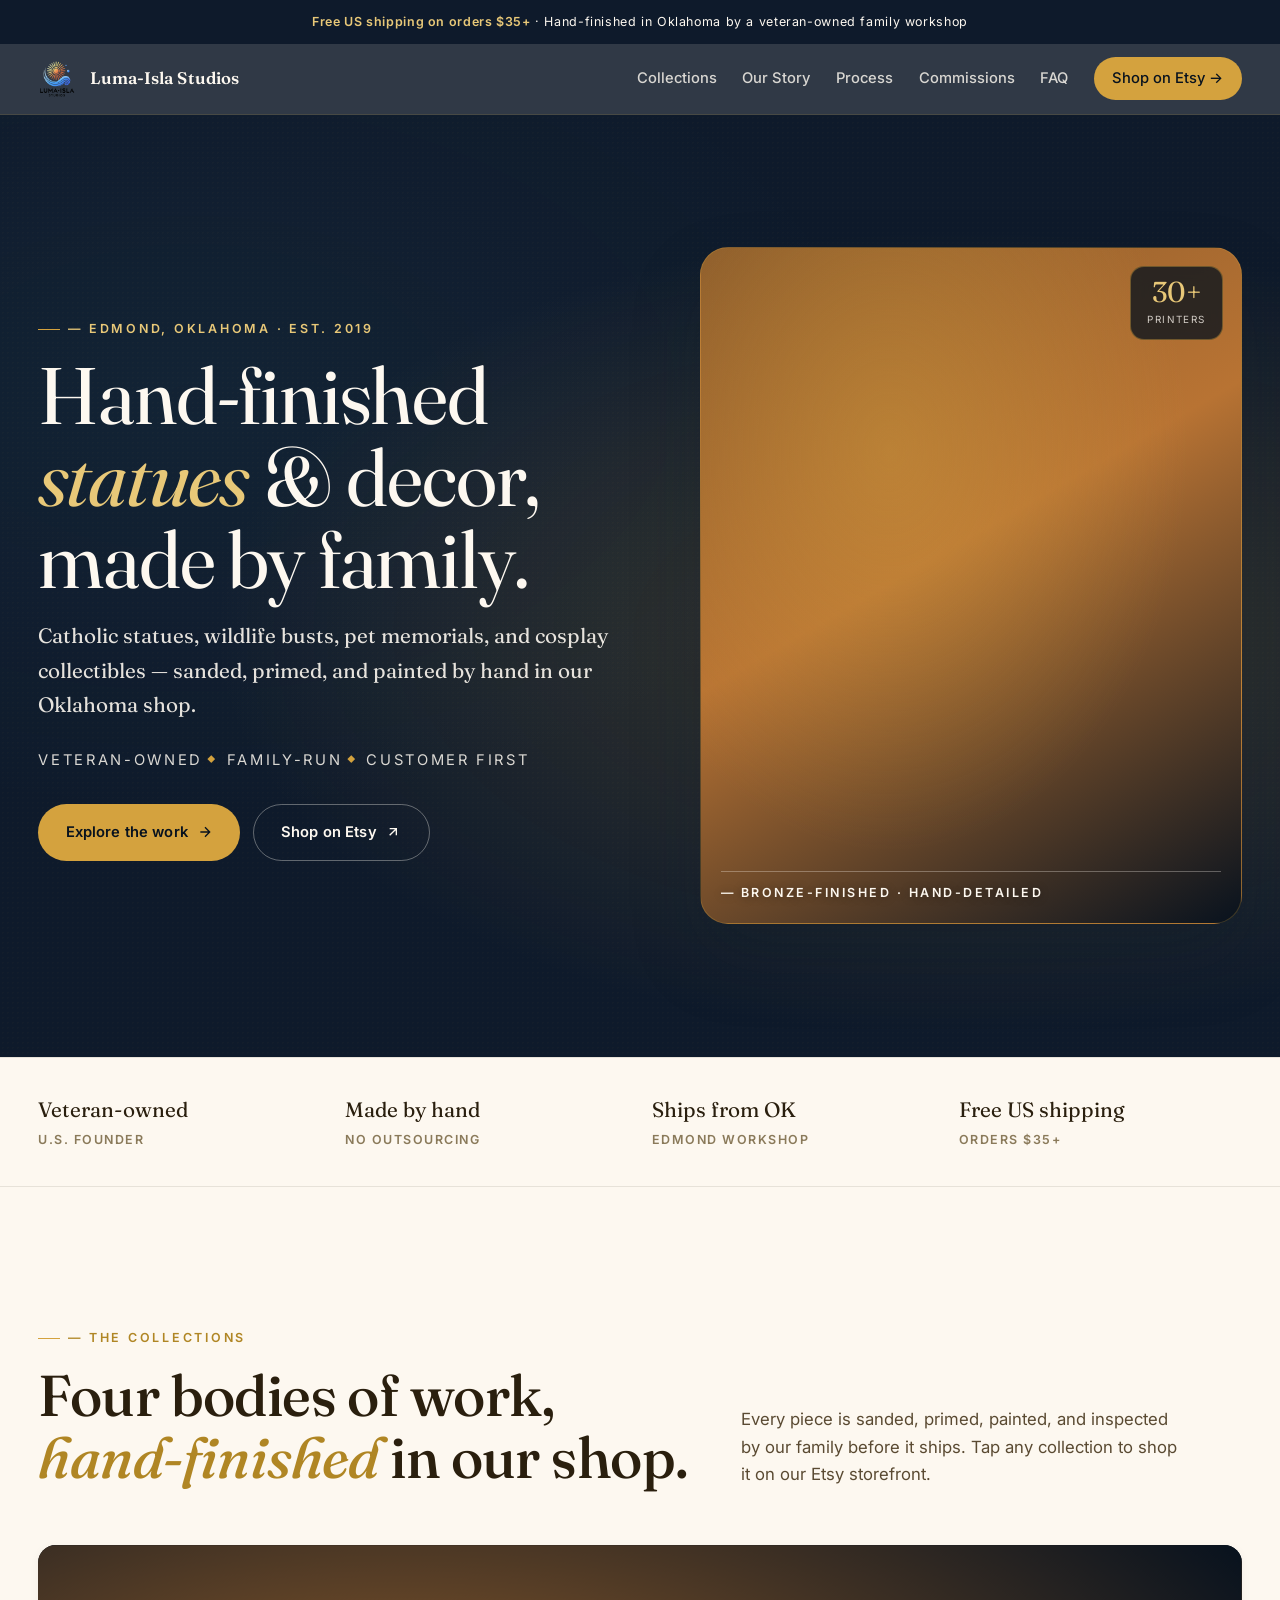
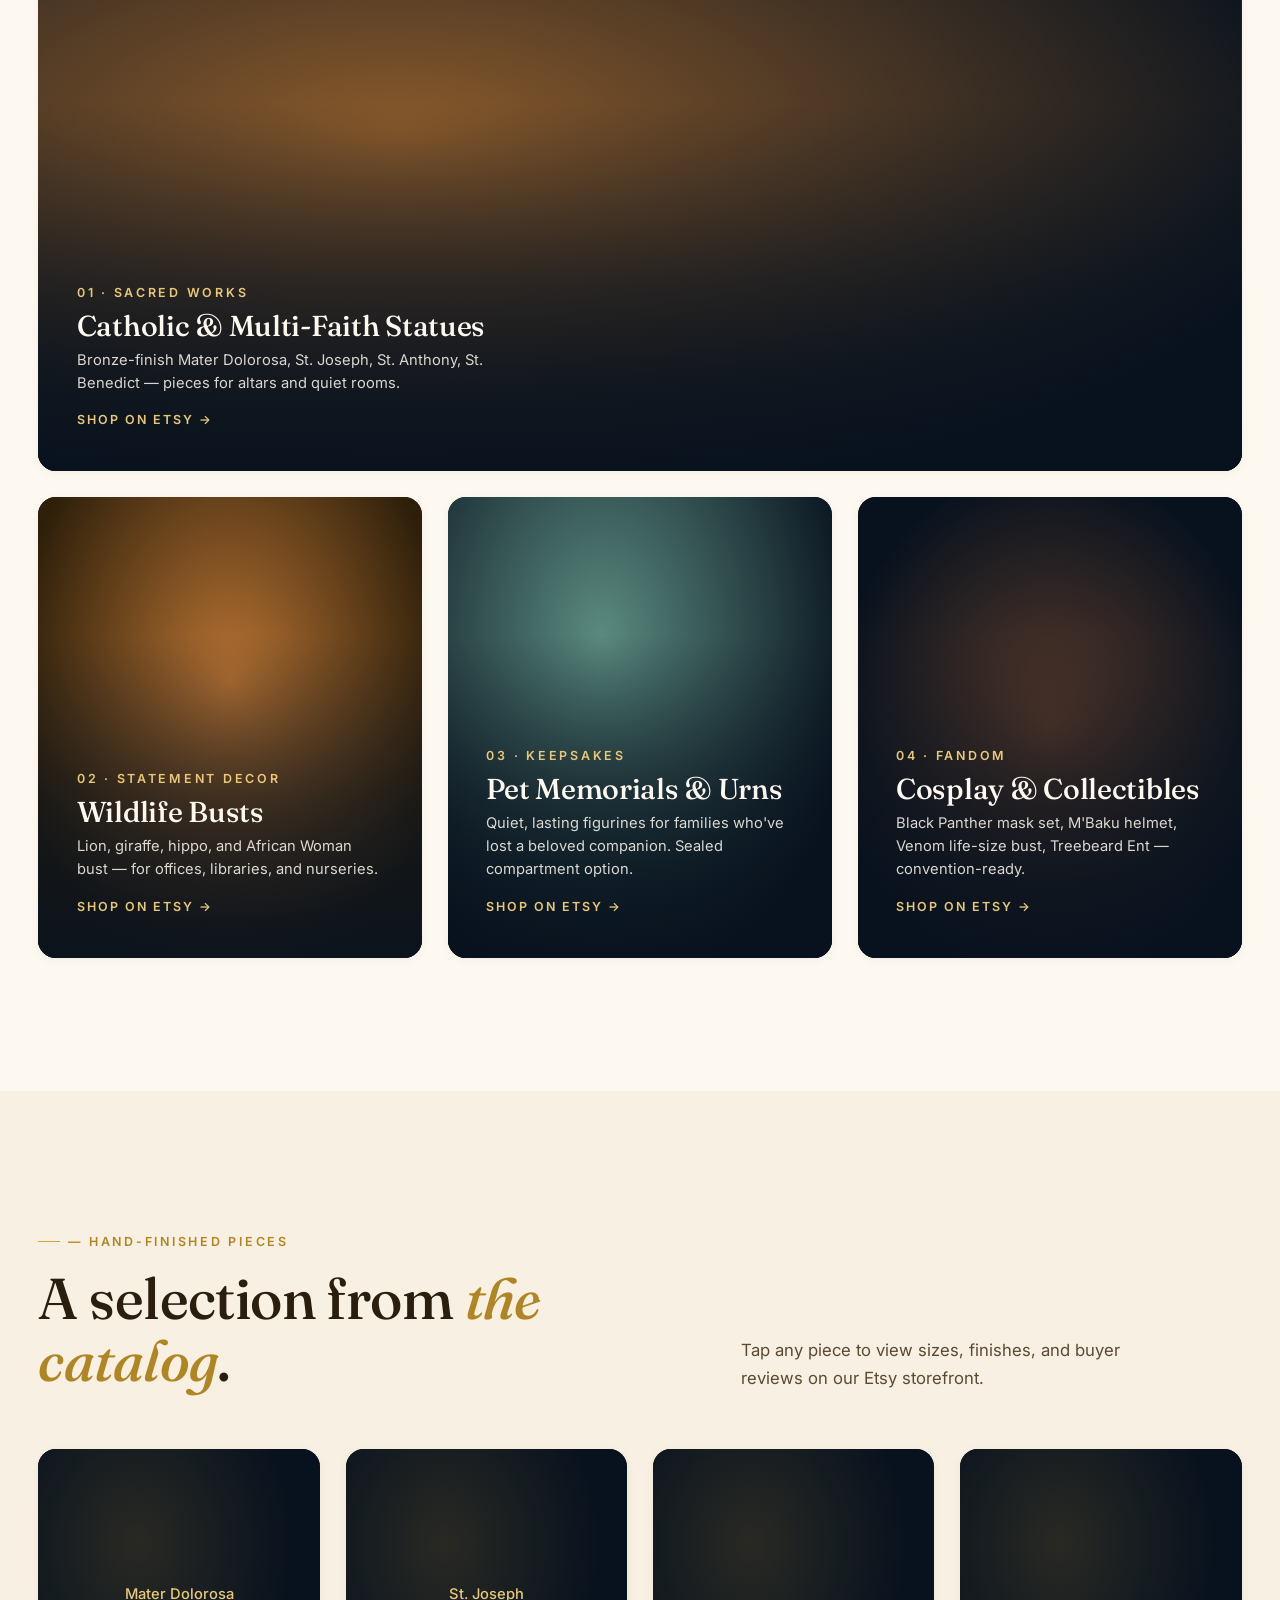
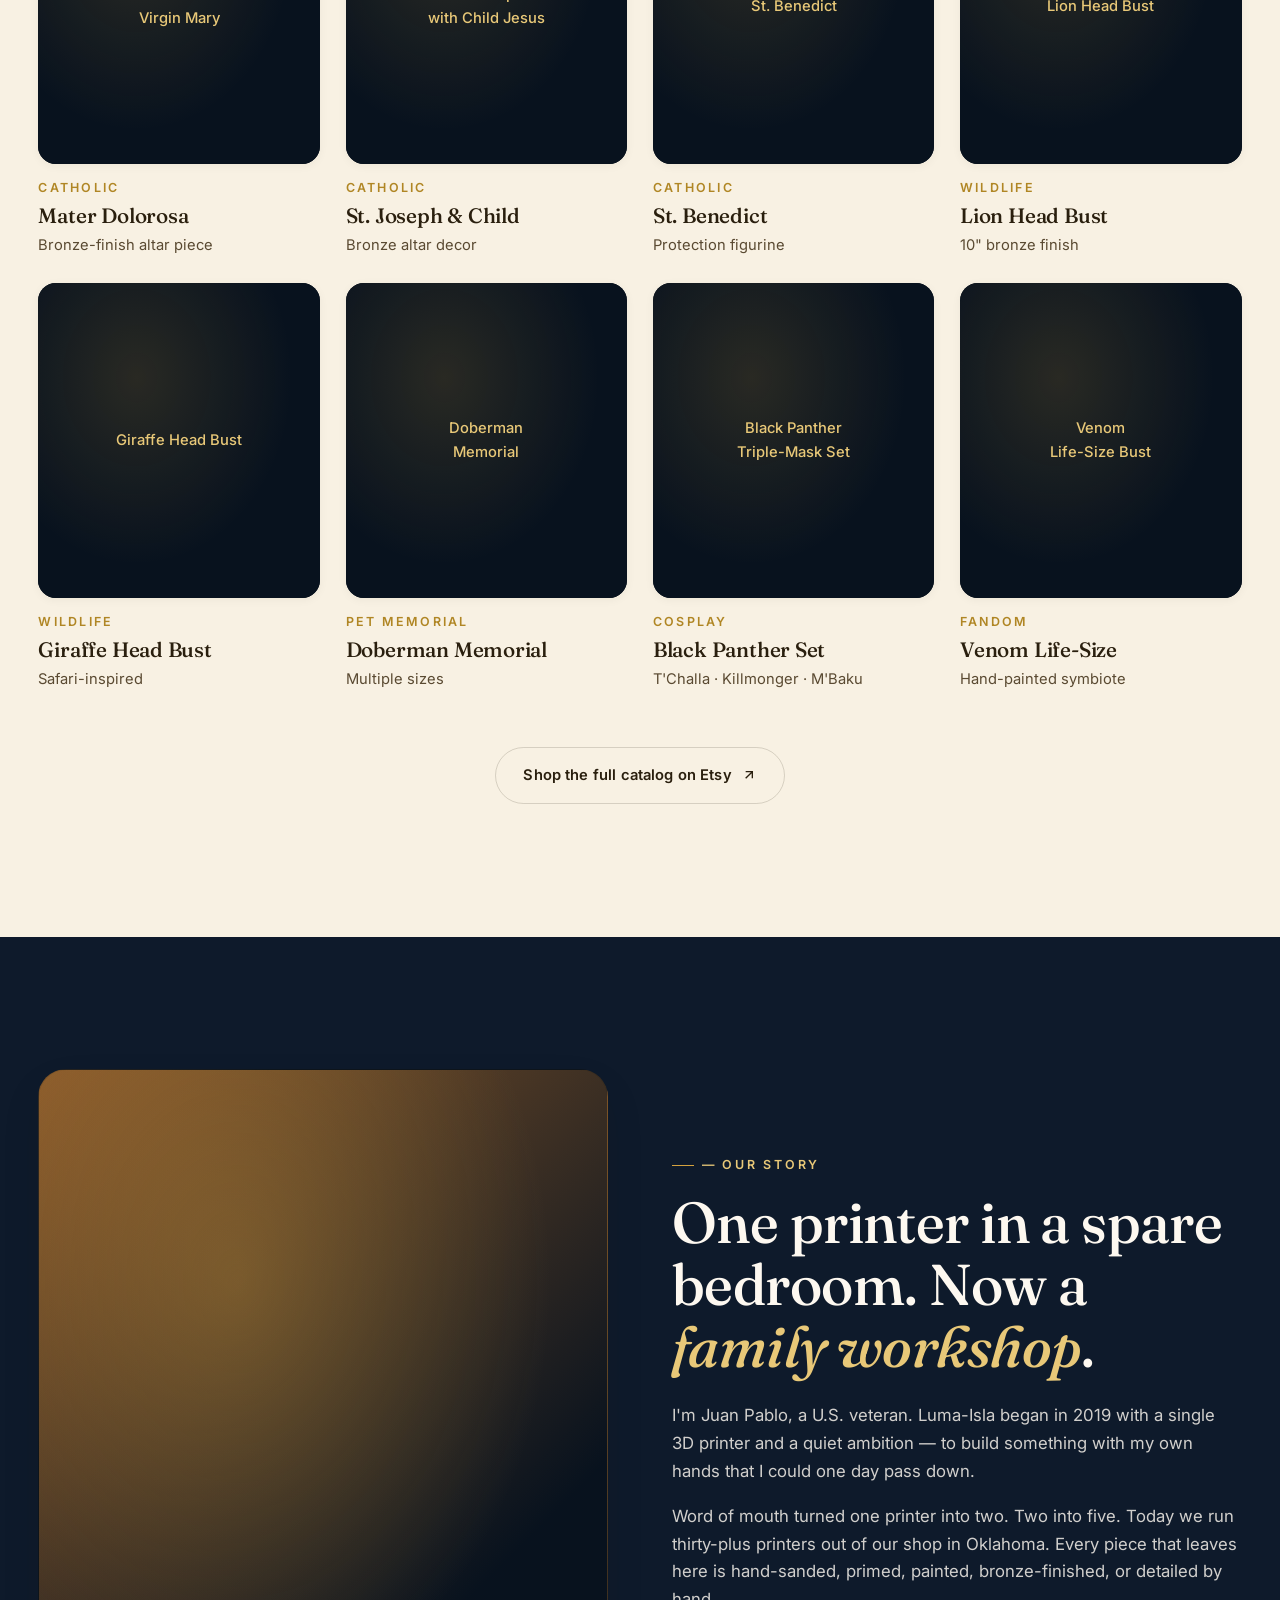
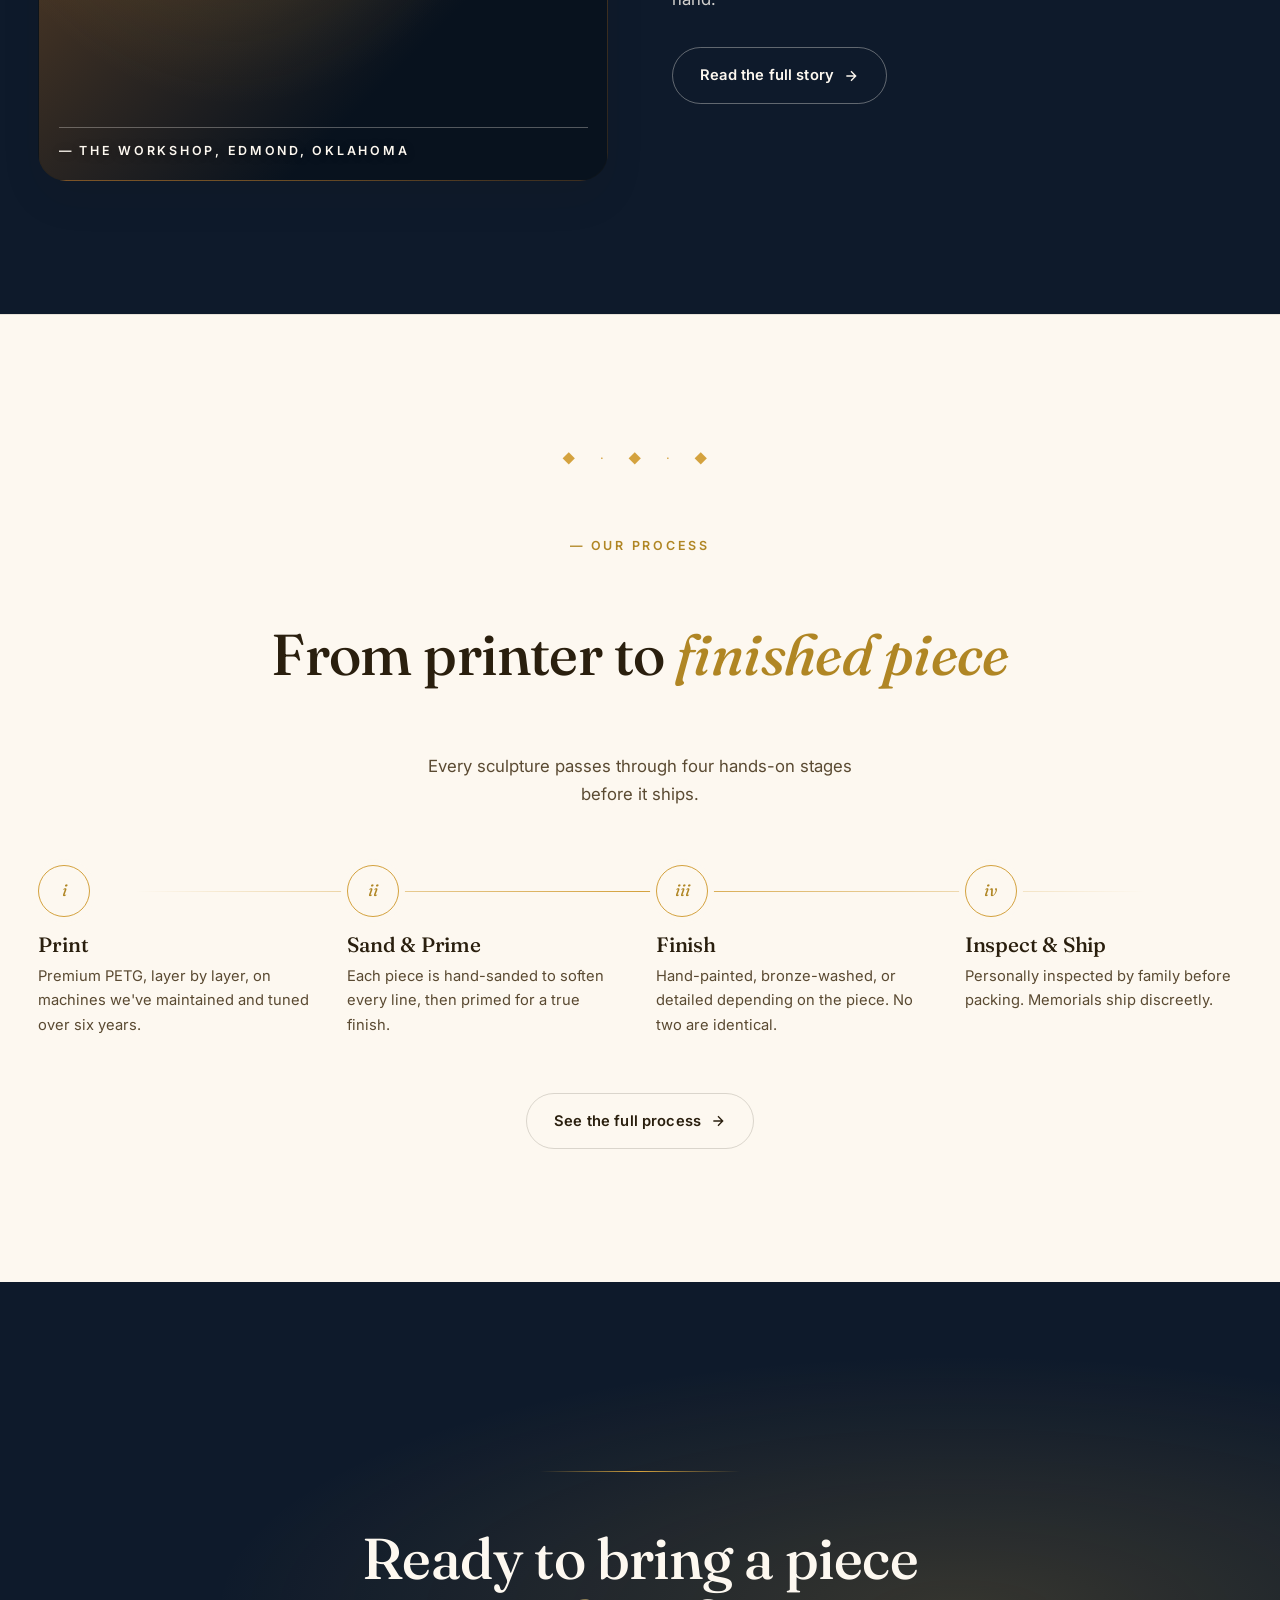
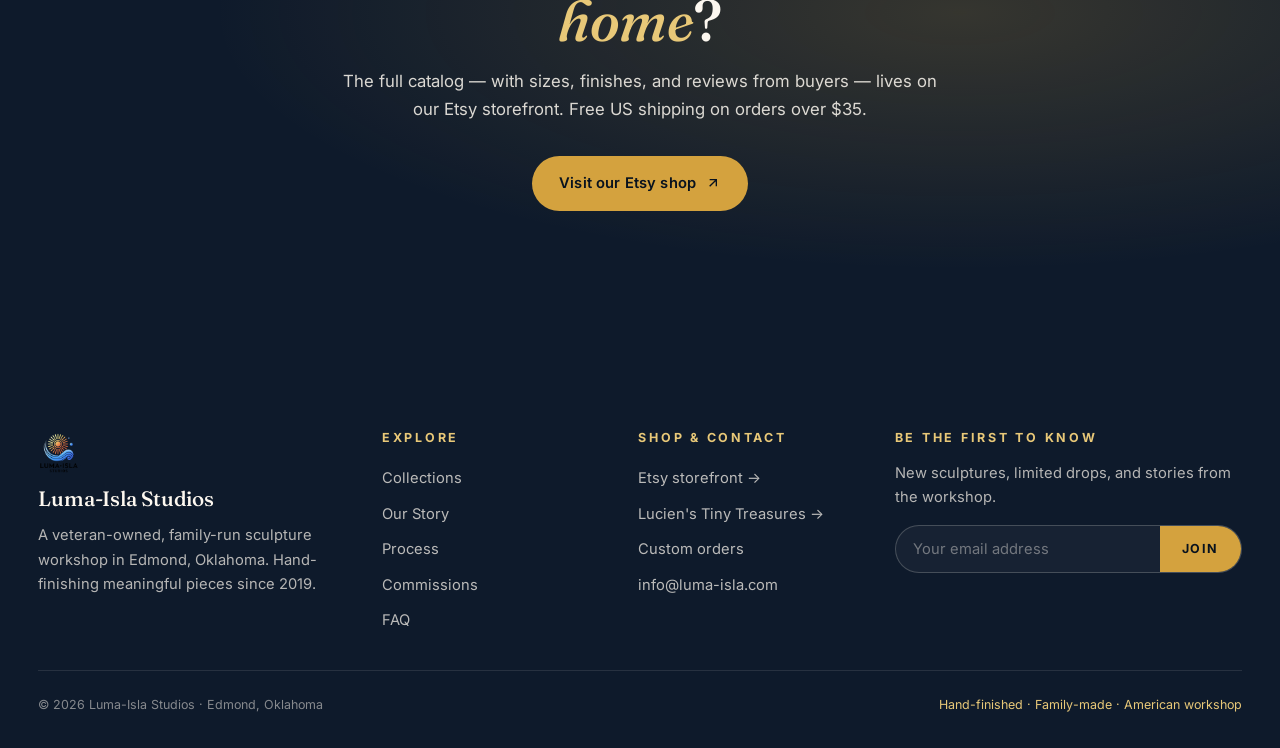
==== commit c16d0626: "Add files via upload" ====
--- a/index.html
+++ b/index.html
@@ -3,21 +3,30 @@
 <head>
 <meta charset="UTF-8">
 <meta name="viewport" content="width=device-width, initial-scale=1.0">
-<title>Luma-Isla Studios — Hand-Finished Statues & Decor</title>
+<title>Luma-Isla Studios — Hand-Finished Statues &amp; Decor</title>
 <meta name="description" content="A veteran-owned, family-run sculpture workshop in Edmond, Oklahoma. Hand-finished Catholic statues, wildlife busts, pet memorials, and cosplay collectibles. Ships from our shop.">
 <link rel="preconnect" href="https://fonts.googleapis.com">
 <link rel="preconnect" href="https://fonts.gstatic.com" crossorigin>
-<link href="https://fonts.googleapis.com/css2?family=Inter:wght@300;400;500;600;700;800&display=swap" rel="stylesheet">
+<link href="https://fonts.googleapis.com/css2?family=Fraunces:ital,opsz,wght@0,9..144,400;0,9..144,500;0,9..144,600;1,9..144,400;1,9..144,500&family=Inter:wght@300;400;500;600;700&display=swap" rel="stylesheet">
 <link rel="stylesheet" href="assets/styles.css">
+<link rel="icon" type="image/png" href="favicon.png">
+<link rel="apple-touch-icon" href="apple-touch-icon.png">
+<meta name="theme-color" content="#0e1a2b">
+
+<!-- Social share card (drop images/og-card.jpg in at 1200x630) -->
+<meta property="og:title" content="Luma-Isla Studios — Hand-Finished Statues &amp; Decor">
+<meta property="og:description" content="Veteran-owned, family-run sculpture workshop in Edmond, Oklahoma. Hand-finished statues, busts, memorials &amp; collectibles.">
+<meta property="og:type" content="website">
+<meta property="og:image" content="images/og-card.jpg">
 </head>
 <body>
 
-<div class="ribbon">Free US shipping on orders $35+ · Hand-finished in Oklahoma by a veteran-owned family workshop</div>
+<div class="ribbon"><strong>Free US shipping on orders $35+</strong> · Hand-finished in Oklahoma by a veteran-owned family workshop</div>
 
 <nav class="site-nav">
   <div class="nav-inner">
     <a href="index.html" class="brand">
-      <span class="brand-mark"></span>
+      <img src="images/logo.png" alt="Luma-Isla Studios logo" class="brand-mark" width="40" height="40">
       <span>Luma-Isla Studios</span>
     </a>
     <button class="nav-toggle" aria-label="Toggle menu" aria-expanded="false">
@@ -34,29 +43,50 @@
   </div>
 </nav>
 
-<!-- ============ HERO ============ -->
-<header class="hero">
-  <div class="hero-inner">
-    <span class="eyebrow on-dark eyebrow--center" style="justify-content: center;">— Edmond, Oklahoma · Est. 2019</span>
-    <h1>LUMA-ISLA <span class="accent">STUDIOS</span></h1>
-    <div class="hero-pillars">
-      <span>Veteran-Owned</span>
-      <span>Family-Run</span>
-      <span>Customer First</span>
-    </div>
-    <p class="sub">Hand-Finished Statues &amp; Decor</p>
-    <div class="hero-ctas">
-      <a href="collections.html" class="btn btn--gold">
-        Explore the work
-        <svg class="arrow" viewBox="0 0 24 24" fill="none" stroke="currentColor" stroke-width="2"><path d="M5 12h14m-7-7l7 7-7 7"/></svg>
-      </a>
-      <a href="https://lumaisla.etsy.com" target="_blank" rel="noopener" class="btn btn--ghost-light">
-        Shop on Etsy
-        <svg class="arrow" viewBox="0 0 24 24" fill="none" stroke="currentColor" stroke-width="2"><path d="M7 17L17 7M7 7h10v10"/></svg>
-      </a>
+<!-- ============ HERO (editorial split) ============ -->
+<header class="hero hero--home">
+  <div class="hero-grid">
+    <div class="hero-copy reveal">
+      <span class="eyebrow on-dark">— Edmond, Oklahoma · Est. 2019</span>
+      <h1>Hand-finished <span class="accent">statues</span> &amp; decor, made by family.</h1>
+      <p class="sub">Catholic statues, wildlife busts, pet memorials, and cosplay collectibles — sanded, primed, and painted by hand in our Oklahoma shop.</p>
+      <div class="hero-pillars">
+        <span>Veteran-Owned</span>
+        <span>Family-Run</span>
+        <span>Customer First</span>
+      </div>
+      <div class="hero-ctas">
+        <a href="collections.html" class="btn btn--gold">
+          Explore the work
+          <svg class="arrow" viewBox="0 0 24 24" fill="none" stroke="currentColor" stroke-width="2"><path d="M5 12h14m-7-7l7 7-7 7"/></svg>
+        </a>
+        <a href="https://lumaisla.etsy.com" target="_blank" rel="noopener" class="btn btn--ghost-light">
+          Shop on Etsy
+          <svg class="arrow" viewBox="0 0 24 24" fill="none" stroke="currentColor" stroke-width="2"><path d="M7 17L17 7M7 7h10v10"/></svg>
+        </a>
+      </div>
+    </div>
+
+    <div class="hero-figure reveal">
+      <img src="images/hero.jpg" alt="A hand-finished bronze statue from the Luma-Isla workshop" loading="eager" onerror="this.remove()">
+      <div class="hero-badge">
+        <div class="n">30+</div>
+        <div class="l">Printers</div>
+      </div>
+      <div class="figure-label">— Bronze-finished · Hand-detailed</div>
     </div>
   </div>
 </header>
+
+<!-- ============ TRUST STRIP ============ -->
+<div class="trust">
+  <div class="trust-inner">
+    <div class="trust-item"><span class="k">Veteran-owned</span><span class="v">U.S. founder</span></div>
+    <div class="trust-item"><span class="k">Made by hand</span><span class="v">No outsourcing</span></div>
+    <div class="trust-item"><span class="k">Ships from OK</span><span class="v">Edmond workshop</span></div>
+    <div class="trust-item"><span class="k">Free US shipping</span><span class="v">Orders $35+</span></div>
+  </div>
+</div>
 
 <!-- ============ COLLECTIONS ============ -->
 <section class="section bg-cream">
@@ -66,52 +96,61 @@
         <span class="eyebrow">— The collections</span>
         <h2 style="margin-top:1rem;">Four bodies of work, <span class="accent">hand-finished</span> in our shop.</h2>
       </div>
-      <p class="lede">Every piece is sanded, primed, painted, and inspected by our family before it ships. Purchase through our Etsy storefront.</p>
+      <p class="lede">Every piece is sanded, primed, painted, and inspected by our family before it ships. Tap any collection to shop it on our Etsy storefront.</p>
     </div>
 
     <div class="collections">
 
-      <a href="https://lumaisla.etsy.com" target="_blank" rel="noopener" class="collection reveal">
-        <div class="collection-fill fill-sacred"></div>
+      <!-- Featured / wide -->
+      <a href="https://lumaisla.etsy.com" target="_blank" rel="noopener" class="collection collection--feature reveal">
+        <div class="media fill-sacred">
+          <img src="images/collection-sacred.jpg" alt="Bronze-finish Catholic and multi-faith statues" loading="lazy" onerror="this.remove()">
+        </div>
         <div class="collection-overlay"></div>
         <div class="collection-meta">
           <div class="num">01 · Sacred works</div>
-          <h3>Catholic &amp; Multi-Faith</h3>
+          <h3>Catholic &amp; Multi-Faith Statues</h3>
           <p>Bronze-finish Mater Dolorosa, St. Joseph, St. Anthony, St. Benedict — pieces for altars and quiet rooms.</p>
-          <span class="arrow-link">View on Etsy →</span>
+          <span class="arrow-link">Shop on Etsy →</span>
         </div>
       </a>
 
       <a href="https://lumaisla.etsy.com" target="_blank" rel="noopener" class="collection reveal">
-        <div class="collection-fill fill-wildlife"></div>
+        <div class="media fill-wildlife">
+          <img src="images/collection-wildlife.jpg" alt="Hand-finished wildlife and safari busts" loading="lazy" onerror="this.remove()">
+        </div>
         <div class="collection-overlay"></div>
         <div class="collection-meta">
           <div class="num">02 · Statement decor</div>
           <h3>Wildlife Busts</h3>
           <p>Lion, giraffe, hippo, and African Woman bust — for offices, libraries, and nurseries.</p>
-          <span class="arrow-link">View on Etsy →</span>
+          <span class="arrow-link">Shop on Etsy →</span>
         </div>
       </a>
 
       <a href="https://lumaisla.etsy.com" target="_blank" rel="noopener" class="collection reveal">
-        <div class="collection-fill fill-pet"></div>
+        <div class="media fill-pet">
+          <img src="images/collection-pet.jpg" alt="Pet memorial figurines and keepsake urns" loading="lazy" onerror="this.remove()">
+        </div>
         <div class="collection-overlay"></div>
         <div class="collection-meta">
           <div class="num">03 · Keepsakes</div>
           <h3>Pet Memorials &amp; Urns</h3>
           <p>Quiet, lasting figurines for families who've lost a beloved companion. Sealed compartment option.</p>
-          <span class="arrow-link">View on Etsy →</span>
+          <span class="arrow-link">Shop on Etsy →</span>
         </div>
       </a>
 
       <a href="https://lumaisla.etsy.com" target="_blank" rel="noopener" class="collection reveal">
-        <div class="collection-fill fill-fandom"></div>
+        <div class="media fill-fandom">
+          <img src="images/collection-fandom.jpg" alt="Cosplay masks and life-size fandom collectibles" loading="lazy" onerror="this.remove()">
+        </div>
         <div class="collection-overlay"></div>
         <div class="collection-meta">
           <div class="num">04 · Fandom</div>
           <h3>Cosplay &amp; Collectibles</h3>
           <p>Black Panther mask set, M'Baku helmet, Venom life-size bust, Treebeard Ent — convention-ready.</p>
-          <span class="arrow-link">View on Etsy →</span>
+          <span class="arrow-link">Shop on Etsy →</span>
         </div>
       </a>
 
@@ -120,61 +159,93 @@
 </section>
 
 <!-- ============ FEATURED PIECES ============ -->
-<section class="section fade-to-cream-2">
+<section class="section bg-cream-2">
   <div class="wrap">
     <div class="s-head reveal">
       <div>
-        <span class="eyebrow">— Hand-Finished Pieces</span>
+        <span class="eyebrow">— Hand-finished pieces</span>
         <h2 style="margin-top:1rem;">A selection from <span class="accent">the catalog</span>.</h2>
       </div>
-      <p class="lede">Click any piece to view sizes, finishes, and reviews on our Etsy storefront.</p>
+      <p class="lede">Tap any piece to view sizes, finishes, and buyer reviews on our Etsy storefront.</p>
     </div>
 
     <div class="pieces">
       <a href="https://lumaisla.etsy.com" target="_blank" rel="noopener" class="piece reveal">
-        <div class="piece-image"><div class="ph">Mater Dolorosa<br>Virgin Mary</div></div>
+        <div class="piece-image">
+          <img src="images/piece-mater-dolorosa.jpg" alt="Mater Dolorosa Virgin Mary statue" loading="lazy" onerror="this.remove()">
+          <div class="ph">Mater Dolorosa<br>Virgin Mary</div>
+          <div class="view"><span>View on Etsy →</span></div>
+        </div>
         <div class="tag">Catholic</div>
         <h4>Mater Dolorosa</h4>
         <div class="meta">Bronze-finish altar piece</div>
       </a>
       <a href="https://lumaisla.etsy.com" target="_blank" rel="noopener" class="piece reveal">
-        <div class="piece-image"><div class="ph">St. Joseph<br>with Child Jesus</div></div>
+        <div class="piece-image">
+          <img src="images/piece-st-joseph.jpg" alt="St. Joseph with Child Jesus statue" loading="lazy" onerror="this.remove()">
+          <div class="ph">St. Joseph<br>with Child Jesus</div>
+          <div class="view"><span>View on Etsy →</span></div>
+        </div>
         <div class="tag">Catholic</div>
         <h4>St. Joseph &amp; Child</h4>
         <div class="meta">Bronze altar decor</div>
       </a>
       <a href="https://lumaisla.etsy.com" target="_blank" rel="noopener" class="piece reveal">
-        <div class="piece-image"><div class="ph">St. Benedict</div></div>
+        <div class="piece-image">
+          <img src="images/piece-st-benedict.jpg" alt="St. Benedict protection figurine" loading="lazy" onerror="this.remove()">
+          <div class="ph">St. Benedict</div>
+          <div class="view"><span>View on Etsy →</span></div>
+        </div>
         <div class="tag">Catholic</div>
         <h4>St. Benedict</h4>
         <div class="meta">Protection figurine</div>
       </a>
       <a href="https://lumaisla.etsy.com" target="_blank" rel="noopener" class="piece reveal">
-        <div class="piece-image"><div class="ph">Lion Head Bust</div></div>
+        <div class="piece-image">
+          <img src="images/piece-lion-bust.jpg" alt="Lion head bust, bronze finish" loading="lazy" onerror="this.remove()">
+          <div class="ph">Lion Head Bust</div>
+          <div class="view"><span>View on Etsy →</span></div>
+        </div>
         <div class="tag">Wildlife</div>
         <h4>Lion Head Bust</h4>
         <div class="meta">10" bronze finish</div>
       </a>
       <a href="https://lumaisla.etsy.com" target="_blank" rel="noopener" class="piece reveal">
-        <div class="piece-image"><div class="ph">Giraffe Head Bust</div></div>
+        <div class="piece-image">
+          <img src="images/piece-giraffe-bust.jpg" alt="Giraffe head bust, safari-inspired" loading="lazy" onerror="this.remove()">
+          <div class="ph">Giraffe Head Bust</div>
+          <div class="view"><span>View on Etsy →</span></div>
+        </div>
         <div class="tag">Wildlife</div>
         <h4>Giraffe Head Bust</h4>
         <div class="meta">Safari-inspired</div>
       </a>
       <a href="https://lumaisla.etsy.com" target="_blank" rel="noopener" class="piece reveal">
-        <div class="piece-image"><div class="ph">Doberman<br>Memorial</div></div>
+        <div class="piece-image">
+          <img src="images/piece-doberman-memorial.jpg" alt="Doberman pet memorial figurine" loading="lazy" onerror="this.remove()">
+          <div class="ph">Doberman<br>Memorial</div>
+          <div class="view"><span>View on Etsy →</span></div>
+        </div>
         <div class="tag">Pet Memorial</div>
         <h4>Doberman Memorial</h4>
         <div class="meta">Multiple sizes</div>
       </a>
       <a href="https://lumaisla.etsy.com" target="_blank" rel="noopener" class="piece reveal">
-        <div class="piece-image"><div class="ph">Black Panther<br>Triple-Mask Set</div></div>
+        <div class="piece-image">
+          <img src="images/piece-black-panther-set.jpg" alt="Black Panther triple-mask cosplay set" loading="lazy" onerror="this.remove()">
+          <div class="ph">Black Panther<br>Triple-Mask Set</div>
+          <div class="view"><span>View on Etsy →</span></div>
+        </div>
         <div class="tag">Cosplay</div>
         <h4>Black Panther Set</h4>
         <div class="meta">T'Challa · Killmonger · M'Baku</div>
       </a>
       <a href="https://lumaisla.etsy.com" target="_blank" rel="noopener" class="piece reveal">
-        <div class="piece-image"><div class="ph">Venom<br>Life-Size Bust</div></div>
+        <div class="piece-image">
+          <img src="images/piece-venom-bust.jpg" alt="Venom life-size hand-painted bust" loading="lazy" onerror="this.remove()">
+          <div class="ph">Venom<br>Life-Size Bust</div>
+          <div class="view"><span>View on Etsy →</span></div>
+        </div>
         <div class="tag">Fandom</div>
         <h4>Venom Life-Size</h4>
         <div class="meta">Hand-painted symbiote</div>
@@ -182,9 +253,9 @@
     </div>
 
     <div class="center" style="margin-top: var(--s-4);">
-      <a href="collections.html" class="btn btn--ghost">
-        Browse all collections
-        <svg class="arrow" viewBox="0 0 24 24" fill="none" stroke="currentColor" stroke-width="2"><path d="M5 12h14m-7-7l7 7-7 7"/></svg>
+      <a href="https://lumaisla.etsy.com" target="_blank" rel="noopener" class="btn btn--ghost">
+        Shop the full catalog on Etsy
+        <svg class="arrow" viewBox="0 0 24 24" fill="none" stroke="currentColor" stroke-width="2"><path d="M7 17L17 7M7 7h10v10"/></svg>
       </a>
     </div>
   </div>
@@ -195,6 +266,7 @@
   <div class="wrap">
     <div class="two-col">
       <div class="deco-image deco-image--workshop reveal">
+        <img src="images/workshop.jpg" alt="Inside the Luma-Isla workshop in Edmond, Oklahoma" loading="lazy" onerror="this.remove()">
         <span class="tag-label">— The workshop, Edmond, Oklahoma</span>
       </div>
       <div class="reveal">
@@ -211,7 +283,7 @@
   </div>
 </section>
 
-<!-- ============ PROCESS TEASER ============ -->
+<!-- ============ PROCESS (timeline) ============ -->
 <section class="section bg-cream">
   <div class="wrap">
     <div class="s-head s-head--center reveal">
@@ -221,24 +293,24 @@
       <p class="lede">Every sculpture passes through four hands-on stages before it ships.</p>
     </div>
 
-    <div class="steps">
-      <div class="soft-card step reveal">
-        <div class="num">i</div>
+    <div class="flow reveal">
+      <div class="flow-step">
+        <div class="node">i</div>
         <h4>Print</h4>
         <p>Premium PETG, layer by layer, on machines we've maintained and tuned over six years.</p>
       </div>
-      <div class="soft-card step reveal">
-        <div class="num">ii</div>
+      <div class="flow-step">
+        <div class="node">ii</div>
         <h4>Sand &amp; Prime</h4>
         <p>Each piece is hand-sanded to soften every line, then primed for a true finish.</p>
       </div>
-      <div class="soft-card step reveal">
-        <div class="num">iii</div>
+      <div class="flow-step">
+        <div class="node">iii</div>
         <h4>Finish</h4>
         <p>Hand-painted, bronze-washed, or detailed depending on the piece. No two are identical.</p>
       </div>
-      <div class="soft-card step reveal">
-        <div class="num">iv</div>
+      <div class="flow-step">
+        <div class="node">iv</div>
         <h4>Inspect &amp; Ship</h4>
         <p>Personally inspected by family before packing. Memorials ship discreetly.</p>
       </div>
@@ -270,6 +342,7 @@
 <footer class="site-footer">
   <div class="footer-grid">
     <div class="footer-brand footer-col">
+      <img src="images/logo.png" alt="Luma-Isla Studios logo" class="brand-mark" width="44" height="44">
       <h3>Luma-Isla Studios</h3>
       <p>A veteran-owned, family-run sculpture workshop in Edmond, Oklahoma. Hand-finishing meaningful pieces since 2019.</p>
     </div>
--- a/assets/styles.css
+++ b/assets/styles.css
@@ -1,19 +1,20 @@
 /* =====================================================================
-   LUMA-ISLA STUDIOS · Shared stylesheet
-   Fluid, modern, low-chrome. Inspired by the live site's navy + gold + cream.
+   LUMA-ISLA STUDIOS · Shared stylesheet  (v2 — modern editorial refresh)
+   Same navy + gold + cream palette, rebuilt for an airier, gallery-first feel.
+   Display headings in Fraunces, UI/body in Inter.
    ===================================================================== */
 
 /* ---------- Tokens ---------- */
 :root {
   /* Palette (lifted from live luma-isla.com computed styles) */
   --bg:           #fdf8f0;
-  --bg-2:         #f6ecd9;
-  --bg-3:         #efe2c8;
+  --bg-2:         #f8f1e3;   /* nudged closer to --bg so sections stop "banding" */
+  --bg-3:         #f2e9d6;
   --ink:          #2a1f0e;
   --ink-2:        #5a4a32;
   --ink-3:        #8a7a5a;
   --rule:         rgba(42, 31, 14, 0.10);
-  --rule-strong:  rgba(42, 31, 14, 0.18);
+  --rule-strong:  rgba(42, 31, 14, 0.16);
 
   --navy:         #0e1a2b;
   --navy-2:       #08121e;
@@ -29,7 +30,8 @@
   --patina:       #5a8a7f;
 
   /* Type */
-  --font: 'Inter', -apple-system, BlinkMacSystemFont, 'Segoe UI', sans-serif;
+  --font:         'Inter', -apple-system, BlinkMacSystemFont, 'Segoe UI', sans-serif;
+  --font-display: 'Fraunces', 'Iowan Old Style', Georgia, 'Times New Roman', serif;
 
   /* Fluid type scale — clamp(min, preferred, max) */
   --t-xs:   clamp(0.72rem, 0.7rem + 0.1vw, 0.78rem);
@@ -40,7 +42,7 @@
   --t-2xl:  clamp(1.8rem, 1.4rem + 2vw, 2.6rem);
   --t-3xl:  clamp(2.2rem, 1.6rem + 3vw, 3.6rem);
   --t-4xl:  clamp(2.8rem, 1.8rem + 4.5vw, 5rem);
-  --t-5xl:  clamp(3.4rem, 2rem + 6vw, 6.4rem);
+  --t-5xl:  clamp(3.2rem, 2rem + 5.5vw, 5.8rem);
 
   /* Fluid spacing */
   --s-1:  clamp(0.4rem, 0.3rem + 0.4vw, 0.6rem);
@@ -48,15 +50,20 @@
   --s-3:  clamp(1.4rem, 1rem + 1.4vw, 2rem);
   --s-4:  clamp(2.2rem, 1.6rem + 2.4vw, 3.5rem);
   --s-5:  clamp(3.5rem, 2.4rem + 4vw, 5.5rem);
-  --s-6:  clamp(5rem, 3.5rem + 6vw, 8rem);
+  --s-6:  clamp(5rem, 3.5rem + 6vw, 8.5rem);
   --s-7:  clamp(7rem, 5rem + 8vw, 11rem);
 
   /* Layout */
-  --page-max: 1440px;
+  --page-max: 1320px;
   --reader-max: 56ch;
-  --radius:   16px;
-  --radius-sm: 8px;
-  --radius-lg: 24px;
+  --radius:    18px;
+  --radius-sm: 10px;
+  --radius-lg: 28px;
+
+  /* Elevation */
+  --shadow-sm: 0 2px 10px rgba(42, 31, 14, 0.05);
+  --shadow-md: 0 18px 40px rgba(42, 31, 14, 0.08);
+  --shadow-lg: 0 34px 70px rgba(14, 26, 43, 0.22);
 
   /* Motion */
   --ease:  cubic-bezier(0.2, 0.7, 0.2, 1);
@@ -78,31 +85,42 @@
   overflow-x: hidden;
 }
 h1, h2, h3, h4, h5, h6 {
-  font-family: var(--font);
-  font-weight: 700;
-  line-height: 1.1;
-  letter-spacing: -0.015em;
+  font-family: var(--font-display);
+  font-weight: 500;
+  line-height: 1.08;
+  letter-spacing: -0.01em;
   color: var(--ink);
-}
+  font-optical-sizing: auto;
+}
+p, li, input, textarea, select, button, .meta, .tag { font-family: var(--font); }
 a { color: inherit; text-decoration: none; transition: color 0.2s var(--ease); }
 img, svg { display: block; max-width: 100%; height: auto; }
 button { font-family: inherit; cursor: pointer; border: none; background: none; color: inherit; }
-input, textarea { font-family: inherit; }
+input, textarea, select { font-family: inherit; }
 
 ::selection { background: var(--gold); color: var(--navy-2); }
+
+:focus-visible {
+  outline: 2px solid var(--gold);
+  outline-offset: 3px;
+  border-radius: 4px;
+}
 
 /* ---------- Layout primitives ---------- */
 .wrap {
   max-width: var(--page-max);
   margin: 0 auto;
-  padding: 0 clamp(1.25rem, 2.5vw, 2.5rem);
-}
-.wrap--narrow { max-width: 900px; }
+  padding: 0 clamp(1.25rem, 3vw, 3rem);
+}
+.wrap--narrow { max-width: 940px; }
 .wrap--text   { max-width: 720px; }
 
-.section { padding: var(--s-6) 0; }
+.section { padding: var(--s-6) 0; position: relative; }
 .section--tight { padding: var(--s-5) 0; }
-.section--hero  { padding: var(--s-7) 0 var(--s-6); }
+
+/* Hairline separators replace heavy color banding */
+.section + .section.bg-cream,
+.section.bg-cream + .section.bg-cream { border-top: 1px solid var(--rule); }
 
 /* ---------- Top ribbon ---------- */
 .ribbon {
@@ -110,100 +128,107 @@
   color: var(--bg);
   text-align: center;
   font-size: var(--t-xs);
-  letter-spacing: 0.04em;
-  padding: 0.7rem 1rem;
+  letter-spacing: 0.05em;
+  padding: 0.72rem 1rem;
   font-weight: 400;
 }
+.ribbon strong { color: var(--gold-3); font-weight: 600; }
 
 /* ---------- Nav ---------- */
 .site-nav {
   position: sticky; top: 0; z-index: 50;
-  background: rgba(14, 26, 43, 0.92);
-  backdrop-filter: blur(18px);
-  -webkit-backdrop-filter: blur(18px);
-  color: var(--bg);
-  border-bottom: 1px solid rgba(212, 162, 62, 0.12);
+  background: rgba(14, 26, 43, 0.86);
+  backdrop-filter: blur(20px) saturate(140%);
+  -webkit-backdrop-filter: blur(20px) saturate(140%);
+  color: var(--bg);
+  border-bottom: 1px solid rgba(212, 162, 62, 0.14);
 }
 .nav-inner {
   display: flex; align-items: center; justify-content: space-between;
-  padding: 1rem clamp(1.25rem, 2.5vw, 2.5rem);
+  padding: 0.85rem clamp(1.25rem, 3vw, 3rem);
   max-width: var(--page-max); margin: 0 auto;
 }
 .brand {
   display: flex; align-items: center; gap: 0.7rem;
   color: var(--bg);
-  font-weight: 700;
+  font-family: var(--font-display);
+  font-weight: 600;
   font-size: var(--t-md);
-  letter-spacing: 0.01em;
+  letter-spacing: 0.005em;
 }
 .brand-mark {
-  width: 34px; height: 34px;
-  border-radius: 50%;
-  background:
-    radial-gradient(circle at 32% 32%, var(--gold-3) 0%, var(--gold) 30%, var(--gold-2) 65%, var(--navy-2) 100%);
-  position: relative; overflow: hidden; flex-shrink: 0;
-}
-.brand-mark::after {
-  content: '';
-  position: absolute; left: 6%; right: 6%; bottom: 14%;
-  height: 38%;
-  background: linear-gradient(to top, #1a6280, #5fb3d1);
-  border-radius: 50% 50% 0 0 / 80% 80% 0 0;
-  transform: rotate(-6deg);
-}
+  width: 40px; height: 40px;
+  flex-shrink: 0;
+  object-fit: contain;
+  display: block;
+}
+/* Footer logo on the dark footer */
+.footer-brand .brand-mark { width: 44px; height: 44px; margin-bottom: 0.8rem; }
 .nav-links {
-  display: flex; align-items: center; gap: clamp(1.2rem, 2vw, 2.2rem);
+  display: flex; align-items: center; gap: clamp(1.1rem, 2vw, 2rem);
 }
 .nav-links a {
   font-size: var(--t-sm);
   color: var(--bg);
-  opacity: 0.85;
+  opacity: 0.82;
   font-weight: 500;
-}
-.nav-links a:hover { opacity: 1; color: var(--gold-3); }
+  position: relative;
+}
+.nav-links a:not(.nav-cta)::after {
+  content: '';
+  position: absolute; left: 0; right: 0; bottom: -5px;
+  height: 1.5px; background: var(--gold-3);
+  transform: scaleX(0); transform-origin: left;
+  transition: transform 0.28s var(--ease);
+}
+.nav-links a:not(.nav-cta):hover { opacity: 1; color: var(--gold-3); }
+.nav-links a:not(.nav-cta):hover::after { transform: scaleX(1); }
 .nav-links a.active { color: var(--gold-3); opacity: 1; }
+.nav-links a.active::after { transform: scaleX(1); }
 .nav-cta {
   background: var(--gold);
   color: var(--navy-2) !important;
-  padding: 0.6rem 1.1rem;
+  padding: 0.58rem 1.15rem;
   border-radius: 999px;
   font-weight: 600;
   font-size: var(--t-sm) !important;
   opacity: 1 !important;
-  transition: transform 0.2s var(--ease), background 0.2s var(--ease);
-}
-.nav-cta:hover { background: var(--gold-3); transform: translateY(-1px); color: var(--navy-2) !important; }
+  transition: transform 0.2s var(--ease), background 0.2s var(--ease), box-shadow 0.2s var(--ease);
+}
+.nav-cta:hover { background: var(--gold-3); transform: translateY(-1px); box-shadow: 0 8px 20px rgba(212,162,62,0.3); color: var(--navy-2) !important; }
 .nav-toggle {
   display: none;
-  width: 36px; height: 36px;
-  border-radius: 8px;
+  width: 38px; height: 38px;
+  border-radius: 10px;
   align-items: center; justify-content: center;
   color: var(--bg);
 }
 .nav-toggle svg { width: 22px; height: 22px; }
 @media (max-width: 880px) {
-  .nav-links { display: none; position: absolute; top: 100%; right: clamp(1.25rem, 2.5vw, 2.5rem); flex-direction: column; align-items: stretch; background: var(--navy); padding: 1rem 1.5rem; border-radius: 16px; border: 1px solid rgba(212,162,62,0.15); min-width: 220px; gap: 0.4rem; box-shadow: 0 20px 40px rgba(0,0,0,0.3); }
+  .nav-links { display: none; position: absolute; top: 100%; right: clamp(1.25rem, 3vw, 3rem); flex-direction: column; align-items: stretch; background: var(--navy); padding: 1rem 1.5rem; border-radius: 18px; border: 1px solid rgba(212,162,62,0.18); min-width: 230px; gap: 0.3rem; box-shadow: var(--shadow-lg); }
   .nav-links.open { display: flex; }
   .nav-links a { padding: 0.6rem 0.4rem; }
+  .nav-links a:not(.nav-cta)::after { display: none; }
+  .nav-cta { text-align: center; margin-top: 0.4rem; }
   .nav-toggle { display: inline-flex; }
 }
 
 /* ---------- Buttons ---------- */
 .btn {
   display: inline-flex; align-items: center; gap: 0.55rem;
-  padding: 0.95rem 1.6rem;
+  padding: 0.95rem 1.7rem;
   border-radius: 999px;
   font-size: var(--t-sm);
   font-weight: 600;
   letter-spacing: 0.01em;
-  transition: transform 0.2s var(--ease), background 0.2s var(--ease), border-color 0.2s var(--ease), color 0.2s var(--ease);
+  transition: transform 0.2s var(--ease), background 0.2s var(--ease), border-color 0.2s var(--ease), color 0.2s var(--ease), box-shadow 0.2s var(--ease);
   white-space: nowrap;
 }
 .btn:hover { transform: translateY(-2px); }
 .btn--gold { background: var(--gold); color: var(--navy-2); }
-.btn--gold:hover { background: var(--gold-3); }
+.btn--gold:hover { background: var(--gold-3); box-shadow: 0 12px 28px rgba(212,162,62,0.32); }
 .btn--navy { background: var(--navy); color: var(--bg); }
-.btn--navy:hover { background: var(--navy-3); color: var(--bg); }
+.btn--navy:hover { background: var(--navy-3); color: var(--bg); box-shadow: var(--shadow-md); }
 .btn--ghost { background: transparent; color: var(--ink); border: 1px solid var(--rule-strong); }
 .btn--ghost:hover { border-color: var(--gold); color: var(--gold-2); }
 .btn--ghost-light { background: transparent; color: var(--bg); border: 1px solid rgba(253, 248, 240, 0.35); }
@@ -214,6 +239,7 @@
 /* ---------- Eyebrow / labels ---------- */
 .eyebrow {
   display: inline-flex; align-items: center; gap: 0.5rem;
+  font-family: var(--font);
   font-size: var(--t-xs);
   letter-spacing: 0.22em;
   text-transform: uppercase;
@@ -237,57 +263,71 @@
   margin-bottom: var(--s-4);
 }
 @media (max-width: 800px) {
-  .s-head { grid-template-columns: 1fr; gap: 1.5rem; }
+  .s-head { grid-template-columns: 1fr; gap: 1.25rem; }
 }
 .s-head h2 {
   font-size: var(--t-3xl);
-  max-width: 24ch;
-}
-.s-head h2 .accent { color: var(--gold-2); font-style: italic; font-weight: 600; }
-.s-head .lede { color: var(--ink-2); font-size: var(--t-md); max-width: 38ch; }
-.s-head--center { text-align: center; grid-template-columns: 1fr; max-width: 720px; margin-left: auto; margin-right: auto; }
+  max-width: 22ch;
+}
+.s-head h2 .accent { color: var(--gold-2); font-style: italic; font-weight: 500; }
+.s-head .lede { color: var(--ink-2); font-size: var(--t-md); max-width: 40ch; }
+.s-head--center { text-align: center; grid-template-columns: 1fr; max-width: 760px; margin-left: auto; margin-right: auto; }
 .s-head--center h2, .s-head--center .lede, .s-head--center .eyebrow { margin-left: auto; margin-right: auto; }
 .s-head--center h2 { margin-bottom: 1rem; }
 
-/* ---------- HERO (shared) ---------- */
+/* ---------- Media wrapper with graceful fallback ----------
+   The gradient lives on the container; the <img> sits on top.
+   If the image file is missing, `onerror="this.remove()"` drops it
+   and the gradient (with its label) shows instead — never a broken icon. */
+.media { position: relative; overflow: hidden; }
+.media > img {
+  position: absolute; inset: 0;
+  width: 100%; height: 100%;
+  object-fit: cover;
+  z-index: 2;
+  transition: transform 0.8s var(--ease);
+}
+
+/* ---------- HERO (shared base, centered — used by inner pages) ---------- */
 .hero {
-  background: radial-gradient(ellipse at 75% 55%, rgba(212, 162, 62, 0.22), transparent 55%),
-              radial-gradient(ellipse at 15% 30%, rgba(95, 179, 209, 0.06), transparent 45%),
-              var(--navy);
-  color: var(--bg);
-  padding: var(--s-7) clamp(1.25rem, 2.5vw, 2.5rem) var(--s-6);
+  background:
+    radial-gradient(ellipse at 75% 55%, rgba(212, 162, 62, 0.22), transparent 55%),
+    radial-gradient(ellipse at 15% 30%, rgba(95, 179, 209, 0.06), transparent 45%),
+    var(--navy);
+  color: var(--bg);
+  padding: var(--s-7) clamp(1.25rem, 3vw, 3rem) var(--s-6);
   position: relative;
   overflow: hidden;
   isolation: isolate;
 }
 .hero::before {
-  /* Subtle film grain / depth */
   content: '';
   position: absolute; inset: 0;
-  background-image: radial-gradient(rgba(212, 162, 62, 0.04) 1px, transparent 1px);
+  background-image: radial-gradient(rgba(212, 162, 62, 0.05) 1px, transparent 1px);
   background-size: 5px 5px;
   opacity: 0.5;
   pointer-events: none;
   z-index: -1;
 }
 .hero-inner {
-  max-width: 1100px; margin: 0 auto;
+  max-width: 1000px; margin: 0 auto;
   text-align: center;
   position: relative; z-index: 1;
 }
 .hero h1 {
   font-size: var(--t-5xl);
   color: var(--bg);
-  font-weight: 700;
+  font-weight: 400;
   margin: 1.2rem 0 0.4rem;
-  letter-spacing: -0.02em;
-}
-.hero h1 .accent { color: var(--gold-3); }
+  letter-spacing: -0.015em;
+}
+.hero h1 .accent { color: var(--gold-3); font-style: italic; }
 .hero .sub {
   font-size: var(--t-xl);
   color: var(--bg);
   opacity: 0.92;
-  font-weight: 500;
+  font-weight: 400;
+  font-family: var(--font-display);
   margin-bottom: 1.5rem;
 }
 .hero-pillars {
@@ -305,15 +345,92 @@
   color: var(--gold);
   font-size: 0.55em;
 }
-.hero-ctas {
-  display: flex; gap: 0.8rem; justify-content: center; flex-wrap: wrap;
-}
-.hero--page {
-  /* Smaller hero used on inner pages */
-  padding: var(--s-6) clamp(1.25rem, 2.5vw, 2.5rem) var(--s-5);
-}
+.hero-ctas { display: flex; gap: 0.8rem; justify-content: center; flex-wrap: wrap; }
+.hero--page { padding: var(--s-6) clamp(1.25rem, 3vw, 3rem) var(--s-5); }
 .hero--page h1 { font-size: var(--t-4xl); margin-top: 0.5rem; }
 .hero--page .sub { font-size: var(--t-lg); }
+
+/* ---------- HOME HERO (editorial split with image) ---------- */
+.hero--home { padding-block: var(--s-6) var(--s-6); }
+.hero-grid {
+  max-width: var(--page-max);
+  margin: 0 auto;
+  display: grid;
+  grid-template-columns: 1.05fr 0.95fr;
+  gap: clamp(2rem, 5vw, 5rem);
+  align-items: center;
+  text-align: left;
+  position: relative; z-index: 1;
+}
+.hero-grid .hero-copy { max-width: 36rem; }
+.hero--home h1 {
+  font-size: var(--t-4xl);
+  margin: 1rem 0 1.2rem;
+  line-height: 1.02;
+}
+.hero--home .sub {
+  font-size: var(--t-lg);
+  margin-bottom: 0.4rem;
+  opacity: 0.9;
+}
+.hero--home .hero-pillars { justify-content: flex-start; margin: 1.6rem 0 2rem; }
+.hero--home .hero-ctas { justify-content: flex-start; }
+.hero-figure {
+  position: relative;
+  aspect-ratio: 4/5;
+  border-radius: var(--radius-lg);
+  overflow: hidden;
+  border: 1px solid rgba(212,162,62,0.25);
+  box-shadow: var(--shadow-lg);
+  background:
+    radial-gradient(ellipse at 35% 30%, rgba(212,162,62,0.4), transparent 60%),
+    linear-gradient(150deg, var(--bronze) 0%, var(--copper) 45%, var(--navy-2) 100%);
+}
+.hero-figure > img { position: absolute; inset: 0; width: 100%; height: 100%; object-fit: cover; z-index: 2; }
+.hero-figure .figure-label {
+  position: absolute; left: 1.2rem; bottom: 1.2rem; right: 1.2rem; z-index: 3;
+  font-size: var(--t-xs); letter-spacing: 0.2em; text-transform: uppercase;
+  color: var(--bg); font-weight: 600;
+  border-top: 1px solid rgba(253,248,240,0.3); padding-top: 0.7rem;
+  text-shadow: 0 1px 8px rgba(0,0,0,0.4);
+}
+.hero-badge {
+  position: absolute; z-index: 3;
+  top: 1.1rem; right: 1.1rem;
+  background: rgba(8,18,30,0.78);
+  backdrop-filter: blur(8px);
+  border: 1px solid rgba(212,162,62,0.4);
+  border-radius: 14px;
+  padding: 0.7rem 1rem;
+  text-align: center;
+}
+.hero-badge .n { font-family: var(--font-display); font-size: var(--t-xl); color: var(--gold-3); line-height: 1; }
+.hero-badge .l { font-size: 0.62rem; letter-spacing: 0.16em; text-transform: uppercase; color: rgba(253,248,240,0.8); margin-top: 0.25rem; }
+@media (max-width: 900px) {
+  .hero-grid { grid-template-columns: 1fr; gap: 2.5rem; text-align: center; }
+  .hero-grid .hero-copy { max-width: 100%; margin: 0 auto; }
+  .hero--home .hero-pillars, .hero--home .hero-ctas { justify-content: center; }
+  .hero-figure { max-width: 460px; margin: 0 auto; width: 100%; }
+}
+
+/* ---------- Trust strip ---------- */
+.trust {
+  border-top: 1px solid var(--rule);
+  border-bottom: 1px solid var(--rule);
+  background: var(--bg);
+}
+.trust-inner {
+  max-width: var(--page-max); margin: 0 auto;
+  display: grid; grid-template-columns: repeat(4, 1fr);
+  padding: clamp(1.4rem, 3vw, 2.2rem) clamp(1.25rem, 3vw, 3rem);
+  gap: 1.5rem;
+}
+.trust-item { display: flex; flex-direction: column; gap: 0.2rem; }
+.trust-item .k { font-family: var(--font-display); font-size: var(--t-lg); color: var(--ink); }
+.trust-item .v { font-size: var(--t-xs); letter-spacing: 0.12em; text-transform: uppercase; color: var(--ink-3); font-weight: 600; }
+@media (max-width: 720px) {
+  .trust-inner { grid-template-columns: repeat(2, 1fr); gap: 1.4rem 1rem; }
+}
 
 /* ---------- Soft section variants ---------- */
 .bg-cream    { background: var(--bg); }
@@ -322,127 +439,115 @@
 .bg-navy     { background: var(--navy); color: var(--bg); }
 .bg-navy h2, .bg-navy h3, .bg-navy h4 { color: var(--bg); }
 .bg-navy p { color: rgba(253, 248, 240, 0.82); }
-
-/* Soft gradient transitions — kill the blockiness */
-.fade-to-cream-2 {
-  background: linear-gradient(to bottom, var(--bg) 0%, var(--bg-2) 100%);
-}
-.fade-to-navy {
-  background: linear-gradient(to bottom, var(--bg) 0%, var(--bg-2) 30%, var(--navy) 100%);
-}
-
-/* ---------- Collection cards (fluid, image-first) ---------- */
+.fade-to-cream-2 { background: linear-gradient(to bottom, var(--bg) 0%, var(--bg-2) 100%); }
+.fade-to-navy { background: linear-gradient(to bottom, var(--bg) 0%, var(--bg-2) 30%, var(--navy) 100%); }
+
+/* ---------- Collection cards (image-first, editorial) ---------- */
 .collections {
   display: grid;
-  grid-template-columns: repeat(auto-fit, minmax(min(100%, 320px), 1fr));
-  gap: clamp(1rem, 2vw, 1.75rem);
+  grid-template-columns: repeat(auto-fit, minmax(min(100%, 380px), 1fr));
+  gap: clamp(1.1rem, 2vw, 1.8rem);
 }
 .collection {
   position: relative;
-  aspect-ratio: 4/5;
+  aspect-ratio: 5/6;
   overflow: hidden;
   border-radius: var(--radius);
   background: var(--navy-2);
   transition: transform 0.5s var(--ease), box-shadow 0.5s var(--ease);
   display: block;
-}
-.collection:hover {
-  transform: translateY(-6px);
-  box-shadow: 0 30px 60px rgba(14, 26, 43, 0.28);
-}
-.collection-fill {
+  box-shadow: var(--shadow-sm);
+}
+.collection:hover { transform: translateY(-6px); box-shadow: var(--shadow-lg); }
+/* Featured first card spans full width on the homepage gallery */
+.collection--feature { grid-column: 1 / -1; aspect-ratio: 16/7; }
+@media (max-width: 760px) { .collection--feature { aspect-ratio: 5/6; } }
+
+.collection-fill, .collection .media {
   position: absolute; inset: 0;
   background-size: cover; background-position: center;
   transition: transform 0.8s var(--ease);
 }
-.collection:hover .collection-fill { transform: scale(1.06); }
+.collection:hover .collection-fill,
+.collection:hover .media > img { transform: scale(1.06); }
 .fill-sacred   { background: radial-gradient(ellipse at 30% 35%, var(--bronze) 0%, var(--navy-2) 80%); }
 .fill-wildlife { background: radial-gradient(ellipse at 50% 40%, var(--copper) 0%, #2d1f0a 80%); }
 .fill-pet      { background: radial-gradient(ellipse at 40% 30%, var(--patina) 0%, var(--navy-2) 80%); }
 .fill-fandom   { background: radial-gradient(ellipse at 50% 50%, #5a3a2a 0%, var(--navy-2) 80%); }
 .fill-packout  { background: radial-gradient(ellipse at 50% 50%, #b30000 0%, #1a1a1a 80%); }
 .collection-overlay {
-  position: absolute; inset: 0;
-  background: linear-gradient(to bottom, transparent 35%, rgba(8, 18, 30, 0.92) 100%);
+  position: absolute; inset: 0; z-index: 3;
+  background: linear-gradient(to bottom, transparent 30%, rgba(8, 18, 30, 0.55) 65%, rgba(8, 18, 30, 0.93) 100%);
 }
 .collection-meta {
-  position: absolute; bottom: 0; left: 0; right: 0;
-  padding: clamp(1.5rem, 3vw, 2.2rem);
+  position: absolute; bottom: 0; left: 0; right: 0; z-index: 4;
+  padding: clamp(1.5rem, 3vw, 2.4rem);
   color: var(--bg);
 }
 .collection-meta .num {
-  font-size: var(--t-xs);
-  letter-spacing: 0.22em;
-  text-transform: uppercase;
-  font-weight: 600;
-  color: var(--gold-3);
-  margin-bottom: 0.4rem;
-}
-.collection-meta h3 {
-  font-size: var(--t-xl);
-  color: var(--bg);
-  margin-bottom: 0.5rem;
-}
-.collection-meta p {
-  font-size: var(--t-sm);
-  color: rgba(253, 248, 240, 0.82);
-  line-height: 1.55;
-}
+  font-size: var(--t-xs); letter-spacing: 0.22em; text-transform: uppercase;
+  font-weight: 600; color: var(--gold-3); margin-bottom: 0.4rem;
+}
+.collection-meta h3 { font-family: var(--font-display); font-weight: 500; font-size: var(--t-xl); color: var(--bg); margin-bottom: 0.5rem; }
+.collection-meta p { font-size: var(--t-sm); color: rgba(253, 248, 240, 0.85); line-height: 1.55; max-width: 46ch; }
 .collection-meta .arrow-link {
   margin-top: 1rem;
-  display: inline-flex; align-items: center; gap: 0.4rem;
-  color: var(--gold-3);
-  font-size: var(--t-xs);
-  letter-spacing: 0.18em;
-  text-transform: uppercase;
-  font-weight: 600;
-}
-
-/* ---------- Piece grid ---------- */
+  display: inline-flex; align-items: center; gap: 0.45rem;
+  color: var(--gold-3); font-size: var(--t-xs); letter-spacing: 0.16em;
+  text-transform: uppercase; font-weight: 600;
+  transition: gap 0.25s var(--ease);
+}
+.collection:hover .arrow-link { gap: 0.8rem; }
+
+/* ---------- Piece gallery ---------- */
 .pieces {
   display: grid;
-  grid-template-columns: repeat(auto-fit, minmax(min(100%, 220px), 1fr));
+  grid-template-columns: repeat(auto-fit, minmax(min(100%, 240px), 1fr));
   gap: clamp(1.2rem, 2vw, 2rem);
 }
 .piece { display: block; transition: transform 0.4s var(--ease); }
-.piece:hover { transform: translateY(-4px); }
+.piece:hover { transform: translateY(-5px); }
 .piece-image {
-  aspect-ratio: 1/1.1;
+  aspect-ratio: 1/1.12;
   border-radius: var(--radius);
   overflow: hidden;
   background: var(--navy-2);
   position: relative;
   margin-bottom: 0.9rem;
-}
+  box-shadow: var(--shadow-sm);
+}
+.piece-image > img {
+  position: absolute; inset: 0; width: 100%; height: 100%;
+  object-fit: cover; z-index: 2; transition: transform 0.7s var(--ease);
+}
+.piece:hover .piece-image > img { transform: scale(1.05); }
 .piece-image .ph {
-  position: absolute; inset: 0;
+  position: absolute; inset: 0; z-index: 1;
   display: flex; align-items: center; justify-content: center;
-  padding: 1.2rem;
-  text-align: center;
-  font-size: var(--t-sm);
-  font-weight: 500;
-  color: var(--gold-3);
+  padding: 1.2rem; text-align: center;
+  font-size: var(--t-sm); font-weight: 500; color: var(--gold-3);
   background:
     radial-gradient(ellipse at 35% 30%, rgba(212, 162, 62, 0.16), transparent 60%),
     var(--navy-2);
 }
-.piece .tag {
-  font-size: var(--t-xs);
-  letter-spacing: 0.18em;
-  text-transform: uppercase;
-  color: var(--gold-2);
-  font-weight: 600;
-  margin-bottom: 0.3rem;
-}
-.piece h4 {
-  font-size: var(--t-md);
-  margin-bottom: 0.3rem;
-  font-weight: 600;
-  line-height: 1.35;
-}
+.piece-image .view {
+  position: absolute; inset: 0; z-index: 3;
+  display: flex; align-items: flex-end; justify-content: flex-start;
+  padding: 1rem;
+  background: linear-gradient(to top, rgba(8,18,30,0.6), transparent 55%);
+  opacity: 0; transition: opacity 0.3s var(--ease);
+}
+.piece:hover .view { opacity: 1; }
+.piece-image .view span {
+  font-size: var(--t-xs); letter-spacing: 0.14em; text-transform: uppercase;
+  font-weight: 600; color: var(--bg);
+  display: inline-flex; align-items: center; gap: 0.4rem;
+}
+.piece .tag { font-size: var(--t-xs); letter-spacing: 0.18em; text-transform: uppercase; color: var(--gold-2); font-weight: 600; margin-bottom: 0.3rem; }
+.piece h4 { font-family: var(--font-display); font-size: var(--t-lg); margin-bottom: 0.25rem; font-weight: 500; line-height: 1.2; }
 .piece .meta { font-size: var(--t-sm); color: var(--ink-2); }
 
-/* ---------- Soft cards (process, lists) ---------- */
+/* ---------- Soft cards ---------- */
 .soft-card {
   background: var(--bg);
   border: 1px solid var(--rule);
@@ -450,13 +555,9 @@
   padding: clamp(1.5rem, 2.5vw, 2.2rem);
   transition: border-color 0.3s var(--ease), transform 0.3s var(--ease), box-shadow 0.3s var(--ease);
 }
-.soft-card:hover {
-  border-color: var(--gold);
-  transform: translateY(-3px);
-  box-shadow: 0 20px 40px rgba(42, 31, 14, 0.06);
-}
-
-/* ---------- Process steps ---------- */
+.soft-card:hover { border-color: var(--gold); transform: translateY(-3px); box-shadow: var(--shadow-md); }
+
+/* ---------- Card grid (process teasers, story, commissions) ---------- */
 .steps {
   display: grid;
   grid-template-columns: repeat(auto-fit, minmax(min(100%, 240px), 1fr));
@@ -464,17 +565,46 @@
 }
 .step .num {
   display: inline-flex; align-items: center; justify-content: center;
-  width: 52px; height: 52px;
+  width: 54px; height: 54px;
   border: 1px solid var(--gold);
   color: var(--gold-2);
   border-radius: 50%;
-  font-weight: 700;
-  font-size: var(--t-md);
-  margin-bottom: 1.2rem;
-  font-style: italic;
-}
-.step h4 { font-size: var(--t-lg); margin-bottom: 0.5rem; }
+  font-family: var(--font-display);
+  font-weight: 500; font-size: var(--t-md);
+  margin-bottom: 1.2rem; font-style: italic;
+}
+.step h4 { font-size: var(--t-lg); margin-bottom: 0.5rem; font-weight: 500; }
 .step p { color: var(--ink-2); font-size: var(--t-sm); }
+
+/* ---------- Horizontal process flow (homepage) ---------- */
+.flow {
+  display: grid;
+  grid-template-columns: repeat(4, 1fr);
+  gap: clamp(1rem, 2.5vw, 2rem);
+  position: relative;
+}
+.flow::before {
+  content: '';
+  position: absolute; top: 26px; left: 8%; right: 8%; height: 1px;
+  background: linear-gradient(to right, transparent, var(--gold), transparent);
+  z-index: 0;
+}
+.flow-step { position: relative; z-index: 1; }
+.flow-step .node {
+  width: 52px; height: 52px; border-radius: 50%;
+  background: var(--bg); border: 1px solid var(--gold);
+  color: var(--gold-2); font-family: var(--font-display); font-style: italic;
+  display: flex; align-items: center; justify-content: center;
+  font-size: var(--t-md); margin-bottom: 1.1rem;
+  box-shadow: 0 0 0 6px var(--bg);
+}
+.flow-step h4 { font-size: var(--t-lg); margin-bottom: 0.45rem; font-weight: 500; }
+.flow-step p { color: var(--ink-2); font-size: var(--t-sm); }
+@media (max-width: 820px) {
+  .flow { grid-template-columns: 1fr 1fr; gap: 1.8rem; }
+  .flow::before { display: none; }
+}
+@media (max-width: 480px) { .flow { grid-template-columns: 1fr; } }
 
 /* ---------- Two-column blocks ---------- */
 .two-col {
@@ -489,13 +619,13 @@
   .two-col, .two-col--narrow, .two-col--wide { grid-template-columns: 1fr; gap: 2.5rem; }
 }
 .two-col h2 { font-size: var(--t-3xl); margin-bottom: 1.5rem; }
-.two-col h2 .accent { color: var(--gold-2); font-style: italic; font-weight: 600; }
+.two-col h2 .accent { color: var(--gold-2); font-style: italic; font-weight: 500; }
 .two-col p { color: var(--ink-2); font-size: var(--t-md); margin-bottom: 1.1rem; max-width: 56ch; }
 .bg-navy .two-col h2 { color: var(--bg); }
 .bg-navy .two-col h2 .accent { color: var(--gold-3); }
 .bg-navy .two-col p { color: rgba(253, 248, 240, 0.82); }
 
-/* Decorative image blocks */
+/* Decorative / photo image blocks (drop-in ready) */
 .deco-image {
   aspect-ratio: 4/5;
   border-radius: var(--radius-lg);
@@ -505,16 +635,16 @@
   position: relative;
   border: 1px solid var(--rule-strong);
   overflow: hidden;
-}
+  box-shadow: var(--shadow-md);
+}
+.deco-image > img { position: absolute; inset: 0; width: 100%; height: 100%; object-fit: cover; z-index: 2; }
 .deco-image .tag-label {
-  position: absolute; bottom: 1.2rem; left: 1.2rem; right: 1.2rem;
-  font-size: var(--t-xs);
-  letter-spacing: 0.22em;
-  text-transform: uppercase;
+  position: absolute; bottom: 1.2rem; left: 1.2rem; right: 1.2rem; z-index: 3;
+  font-size: var(--t-xs); letter-spacing: 0.22em; text-transform: uppercase;
   color: var(--bg);
   border-top: 1px solid rgba(253, 248, 240, 0.3);
-  padding-top: 0.8rem;
-  font-weight: 600;
+  padding-top: 0.8rem; font-weight: 600;
+  text-shadow: 0 1px 8px rgba(0,0,0,0.4);
 }
 .deco-image--workshop {
   background:
@@ -522,7 +652,7 @@
     linear-gradient(135deg, var(--bronze), var(--navy-2) 75%);
 }
 
-/* ---------- Long-form prose (Our Story, FAQ intro) ---------- */
+/* ---------- Long-form prose ---------- */
 .prose { max-width: 56ch; }
 .prose h2 { font-size: var(--t-2xl); margin: var(--s-3) 0 1rem; }
 .prose h3 { font-size: var(--t-lg); margin: var(--s-3) 0 0.8rem; color: var(--gold-2); }
@@ -532,117 +662,58 @@
 .prose ul li { padding: 0.7rem 0 0.7rem 1.6rem; border-bottom: 1px solid var(--rule); position: relative; color: var(--ink-2); }
 .prose ul li::before { content: '◆'; position: absolute; left: 0; top: 0.85rem; color: var(--gold); font-size: 0.7em; }
 .prose blockquote {
-  margin: 1.5rem 0;
-  padding: 1.2rem 1.5rem;
+  margin: 1.5rem 0; padding: 1.2rem 1.5rem;
   border-left: 2px solid var(--gold);
   background: var(--bg-2);
   border-radius: 0 var(--radius-sm) var(--radius-sm) 0;
-  font-style: italic;
-  color: var(--ink-2);
+  font-style: italic; color: var(--ink-2);
 }
 
 /* ---------- FAQ ---------- */
 .faq-jump {
-  background: var(--bg);
-  border: 1px solid var(--rule);
+  background: var(--bg); border: 1px solid var(--rule);
   border-radius: var(--radius);
   padding: clamp(1.5rem, 2.5vw, 2rem);
   margin: var(--s-3) 0 var(--s-4);
 }
-.faq-jump h5 {
-  font-size: var(--t-xs);
-  letter-spacing: 0.22em;
-  text-transform: uppercase;
-  color: var(--ink);
-  font-weight: 700;
-  margin-bottom: 1.2rem;
-}
-.faq-jump-grid {
-  display: grid;
-  grid-template-columns: repeat(auto-fit, minmax(min(100%, 240px), 1fr));
-  gap: 0.4rem 1.5rem;
-}
-.faq-jump a {
-  display: block;
-  padding: 0.55rem 0;
-  color: var(--gold-2);
-  font-size: var(--t-sm);
-  font-weight: 500;
-}
+.faq-jump h5 { font-size: var(--t-xs); letter-spacing: 0.22em; text-transform: uppercase; color: var(--ink); font-weight: 700; margin-bottom: 1.2rem; }
+.faq-jump-grid { display: grid; grid-template-columns: repeat(auto-fit, minmax(min(100%, 240px), 1fr)); gap: 0.4rem 1.5rem; }
+.faq-jump a { display: block; padding: 0.55rem 0; color: var(--gold-2); font-size: var(--t-sm); font-weight: 500; }
 .faq-jump a:hover { color: var(--ink); }
-
 .faq-topic { margin-top: var(--s-4); scroll-margin-top: 6rem; }
-.faq-topic > h2 {
-  font-size: var(--t-2xl);
-  border-bottom: 1px solid var(--rule-strong);
-  padding-bottom: 1rem;
-  margin-bottom: 1.5rem;
-}
+.faq-topic > h2 { font-size: var(--t-2xl); border-bottom: 1px solid var(--rule-strong); padding-bottom: 1rem; margin-bottom: 1.5rem; }
 details.faq-item {
-  border: 1px solid var(--rule);
-  border-radius: var(--radius);
-  margin-bottom: 0.7rem;
-  overflow: hidden;
-  background: var(--bg);
+  border: 1px solid var(--rule); border-radius: var(--radius);
+  margin-bottom: 0.7rem; overflow: hidden; background: var(--bg);
   transition: border-color 0.3s var(--ease), box-shadow 0.3s var(--ease);
 }
-details.faq-item[open] {
-  border-color: var(--gold);
-  box-shadow: 0 10px 30px rgba(42, 31, 14, 0.05);
-}
+details.faq-item[open] { border-color: var(--gold); box-shadow: var(--shadow-sm); }
 details.faq-item > summary {
-  list-style: none;
-  cursor: pointer;
+  list-style: none; cursor: pointer;
   padding: clamp(1rem, 1.8vw, 1.3rem) clamp(1.2rem, 2vw, 1.8rem);
-  display: flex; align-items: center; justify-content: space-between;
-  gap: 1rem;
-  font-weight: 600;
-  font-size: var(--t-md);
-  color: var(--ink);
+  display: flex; align-items: center; justify-content: space-between; gap: 1rem;
+  font-weight: 600; font-size: var(--t-md); color: var(--ink);
 }
 details.faq-item > summary::-webkit-details-marker { display: none; }
 details.faq-item > summary::after {
-  content: '+';
-  font-size: 1.4rem;
-  color: var(--gold-2);
-  font-weight: 400;
-  transition: transform 0.3s var(--ease);
-  flex-shrink: 0;
+  content: '+'; font-size: 1.4rem; color: var(--gold-2); font-weight: 400;
+  transition: transform 0.3s var(--ease); flex-shrink: 0;
 }
 details.faq-item[open] > summary::after { transform: rotate(45deg); }
-details.faq-item .faq-body {
-  padding: 0 clamp(1.2rem, 2vw, 1.8rem) clamp(1.2rem, 2vw, 1.6rem);
-  color: var(--ink-2);
-  font-size: var(--t-md);
-  line-height: 1.65;
-}
+details.faq-item .faq-body { padding: 0 clamp(1.2rem, 2vw, 1.8rem) clamp(1.2rem, 2vw, 1.6rem); color: var(--ink-2); font-size: var(--t-md); line-height: 1.65; }
 details.faq-item .faq-body p { margin-bottom: 0.9rem; }
 details.faq-item .faq-body p:last-child { margin-bottom: 0; }
-details.faq-item .faq-body ul {
-  list-style: none;
-  padding-left: 0;
-  margin: 0.6rem 0 1rem;
-}
-details.faq-item .faq-body ul li {
-  padding: 0.4rem 0 0.4rem 1.4rem;
-  position: relative;
-}
-details.faq-item .faq-body ul li::before {
-  content: '◆';
-  position: absolute; left: 0; top: 0.55rem;
-  color: var(--gold);
-  font-size: 0.65em;
-}
+details.faq-item .faq-body ul { list-style: none; padding-left: 0; margin: 0.6rem 0 1rem; }
+details.faq-item .faq-body ul li { padding: 0.4rem 0 0.4rem 1.4rem; position: relative; }
+details.faq-item .faq-body ul li::before { content: '◆'; position: absolute; left: 0; top: 0.55rem; color: var(--gold); font-size: 0.65em; }
 details.faq-item .faq-body strong { color: var(--ink); font-weight: 600; }
 
 /* ---------- Intro callout ---------- */
 .callout {
-  background: var(--bg-2);
-  border-left: 3px solid var(--gold);
+  background: var(--bg-2); border-left: 3px solid var(--gold);
   border-radius: 0 var(--radius) var(--radius) 0;
   padding: clamp(1.2rem, 2vw, 1.6rem) clamp(1.4rem, 2.5vw, 2rem);
-  margin: var(--s-3) 0;
-  color: var(--ink-2);
+  margin: var(--s-3) 0; color: var(--ink-2);
 }
 .callout strong { color: var(--ink); }
 .callout p { margin-bottom: 0.8rem; }
@@ -650,136 +721,52 @@
 
 /* ---------- Etsy CTA banner ---------- */
 .etsy-banner {
-  background:
-    radial-gradient(ellipse at 75% 50%, rgba(212, 162, 62, 0.2), transparent 55%),
-    var(--navy);
-  color: var(--bg);
-  padding: var(--s-6) clamp(1.25rem, 2.5vw, 2.5rem);
-  text-align: center;
-  position: relative;
-  overflow: hidden;
+  background: radial-gradient(ellipse at 75% 50%, rgba(212, 162, 62, 0.2), transparent 55%), var(--navy);
+  color: var(--bg);
+  padding: var(--s-6) clamp(1.25rem, 3vw, 3rem);
+  text-align: center; position: relative; overflow: hidden;
 }
 .etsy-banner-inner { max-width: 700px; margin: 0 auto; position: relative; z-index: 1; }
-.etsy-banner h2 {
-  font-size: var(--t-3xl);
-  color: var(--bg);
-  margin-bottom: 1rem;
-}
-.etsy-banner h2 .accent { color: var(--gold-3); font-style: italic; font-weight: 600; }
-.etsy-banner p {
-  color: rgba(253, 248, 240, 0.85);
-  font-size: var(--t-md);
-  margin-bottom: 2rem;
-  max-width: 38rem;
-  margin-left: auto; margin-right: auto;
-}
+.etsy-banner h2 { font-size: var(--t-3xl); color: var(--bg); margin-bottom: 1rem; }
+.etsy-banner h2 .accent { color: var(--gold-3); font-style: italic; font-weight: 500; }
+.etsy-banner p { color: rgba(253, 248, 240, 0.85); font-size: var(--t-md); margin-bottom: 2rem; max-width: 38rem; margin-left: auto; margin-right: auto; }
 
 /* ---------- Footer ---------- */
-footer.site-footer {
-  background: var(--navy);
-  color: var(--bg);
-  padding: var(--s-5) clamp(1.25rem, 2.5vw, 2.5rem) 2rem;
-}
+footer.site-footer { background: var(--navy); color: var(--bg); padding: var(--s-5) clamp(1.25rem, 3vw, 3rem) 2rem; }
 .footer-grid {
   max-width: var(--page-max); margin: 0 auto;
-  display: grid;
-  grid-template-columns: 1.4fr 1fr 1fr 1.3fr;
+  display: grid; grid-template-columns: 1.4fr 1fr 1fr 1.3fr;
   gap: clamp(1.5rem, 3vw, 3rem);
   padding-bottom: var(--s-3);
   border-bottom: 1px solid rgba(253, 248, 240, 0.1);
 }
-@media (max-width: 800px) {
-  .footer-grid { grid-template-columns: 1fr 1fr; gap: 2rem; }
-  .footer-newsletter { grid-column: 1 / -1; }
-}
-.footer-brand h3 { color: var(--bg); font-size: var(--t-lg); margin-bottom: 0.8rem; }
+@media (max-width: 800px) { .footer-grid { grid-template-columns: 1fr 1fr; gap: 2rem; } .footer-newsletter { grid-column: 1 / -1; } }
+.footer-brand h3 { color: var(--bg); font-size: var(--t-lg); margin-bottom: 0.8rem; font-weight: 500; }
 .footer-brand p { color: rgba(253, 248, 240, 0.7); font-size: var(--t-sm); max-width: 22rem; }
-.footer-col h5 {
-  color: var(--gold-3);
-  font-size: var(--t-xs);
-  letter-spacing: 0.22em;
-  text-transform: uppercase;
-  font-weight: 700;
-  margin-bottom: 1rem;
-}
-.footer-col a {
-  display: block;
-  padding: 0.35rem 0;
-  color: rgba(253, 248, 240, 0.72);
-  font-size: var(--t-sm);
-}
+.footer-col h5 { color: var(--gold-3); font-size: var(--t-xs); letter-spacing: 0.22em; text-transform: uppercase; font-weight: 700; margin-bottom: 1rem; font-family: var(--font); }
+.footer-col a { display: block; padding: 0.35rem 0; color: rgba(253, 248, 240, 0.72); font-size: var(--t-sm); }
 .footer-col a:hover { color: var(--gold-3); }
-.footer-newsletter .sub {
-  color: rgba(253, 248, 240, 0.7);
-  font-size: var(--t-sm);
-  margin-bottom: 1rem;
-}
-.newsletter-form {
-  display: flex;
-  border: 1px solid rgba(253, 248, 240, 0.2);
-  border-radius: 999px;
-  overflow: hidden;
-  background: rgba(253, 248, 240, 0.04);
-}
-.newsletter-form input {
-  flex: 1;
-  background: transparent;
-  border: none;
-  padding: 0.85rem 1.1rem;
-  color: var(--bg);
-  font-size: var(--t-sm);
-  outline: none;
-}
+.footer-newsletter .sub { color: rgba(253, 248, 240, 0.7); font-size: var(--t-sm); margin-bottom: 1rem; }
+.newsletter-form { display: flex; border: 1px solid rgba(253, 248, 240, 0.2); border-radius: 999px; overflow: hidden; background: rgba(253, 248, 240, 0.04); }
+.newsletter-form input { flex: 1; background: transparent; border: none; padding: 0.85rem 1.1rem; color: var(--bg); font-size: var(--t-sm); outline: none; }
 .newsletter-form input::placeholder { color: rgba(253, 248, 240, 0.4); }
-.newsletter-form button {
-  background: var(--gold);
-  color: var(--navy-2);
-  padding: 0 1.4rem;
-  font-weight: 700;
-  font-size: var(--t-xs);
-  letter-spacing: 0.1em;
-  text-transform: uppercase;
-}
+.newsletter-form button { background: var(--gold); color: var(--navy-2); padding: 0 1.4rem; font-weight: 700; font-size: var(--t-xs); letter-spacing: 0.1em; text-transform: uppercase; }
 .newsletter-form button:hover { background: var(--gold-3); }
-.footer-bottom {
-  max-width: var(--page-max); margin: 0 auto;
-  padding-top: 1.5rem;
-  display: flex; justify-content: space-between; flex-wrap: wrap; gap: 1rem;
-  font-size: var(--t-xs);
-  color: rgba(253, 248, 240, 0.5);
-}
+.footer-bottom { max-width: var(--page-max); margin: 0 auto; padding-top: 1.5rem; display: flex; justify-content: space-between; flex-wrap: wrap; gap: 1rem; font-size: var(--t-xs); color: rgba(253, 248, 240, 0.5); }
 .footer-bottom .made-in { color: var(--gold-3); }
 
 /* ---------- Reveal on scroll ---------- */
-.reveal {
-  opacity: 0;
-  transform: translateY(24px);
-  transition: opacity 0.7s var(--ease-out), transform 0.7s var(--ease-out);
-}
-.reveal.is-visible {
-  opacity: 1;
-  transform: translateY(0);
-}
+.reveal { opacity: 0; transform: translateY(24px); transition: opacity 0.7s var(--ease-out), transform 0.7s var(--ease-out); }
+.reveal.is-visible { opacity: 1; transform: translateY(0); }
 @media (prefers-reduced-motion: reduce) {
   .reveal { opacity: 1; transform: none; transition: none; }
   html { scroll-behavior: auto; }
+  .media > img, .collection-fill, .piece-image > img { transition: none; }
 }
 
 /* ---------- Utilities ---------- */
 .center { text-align: center; }
 .muted  { color: var(--ink-2); }
 .gold   { color: var(--gold-2); }
-.divider {
-  border: none;
-  height: 1px;
-  background: linear-gradient(to right, transparent, var(--gold), transparent);
-  margin: var(--s-4) auto;
-  max-width: 200px;
-}
-.ornament {
-  text-align: center;
-  color: var(--gold);
-  font-size: 0.8rem;
-  letter-spacing: 0.8em;
-  margin-bottom: 1rem;
-}
+.divider { border: none; height: 1px; background: linear-gradient(to right, transparent, var(--gold), transparent); margin: var(--s-4) auto; max-width: 200px; }
+.ornament { text-align: center; color: var(--gold); font-size: 0.8rem; letter-spacing: 0.8em; margin-bottom: 1rem; }
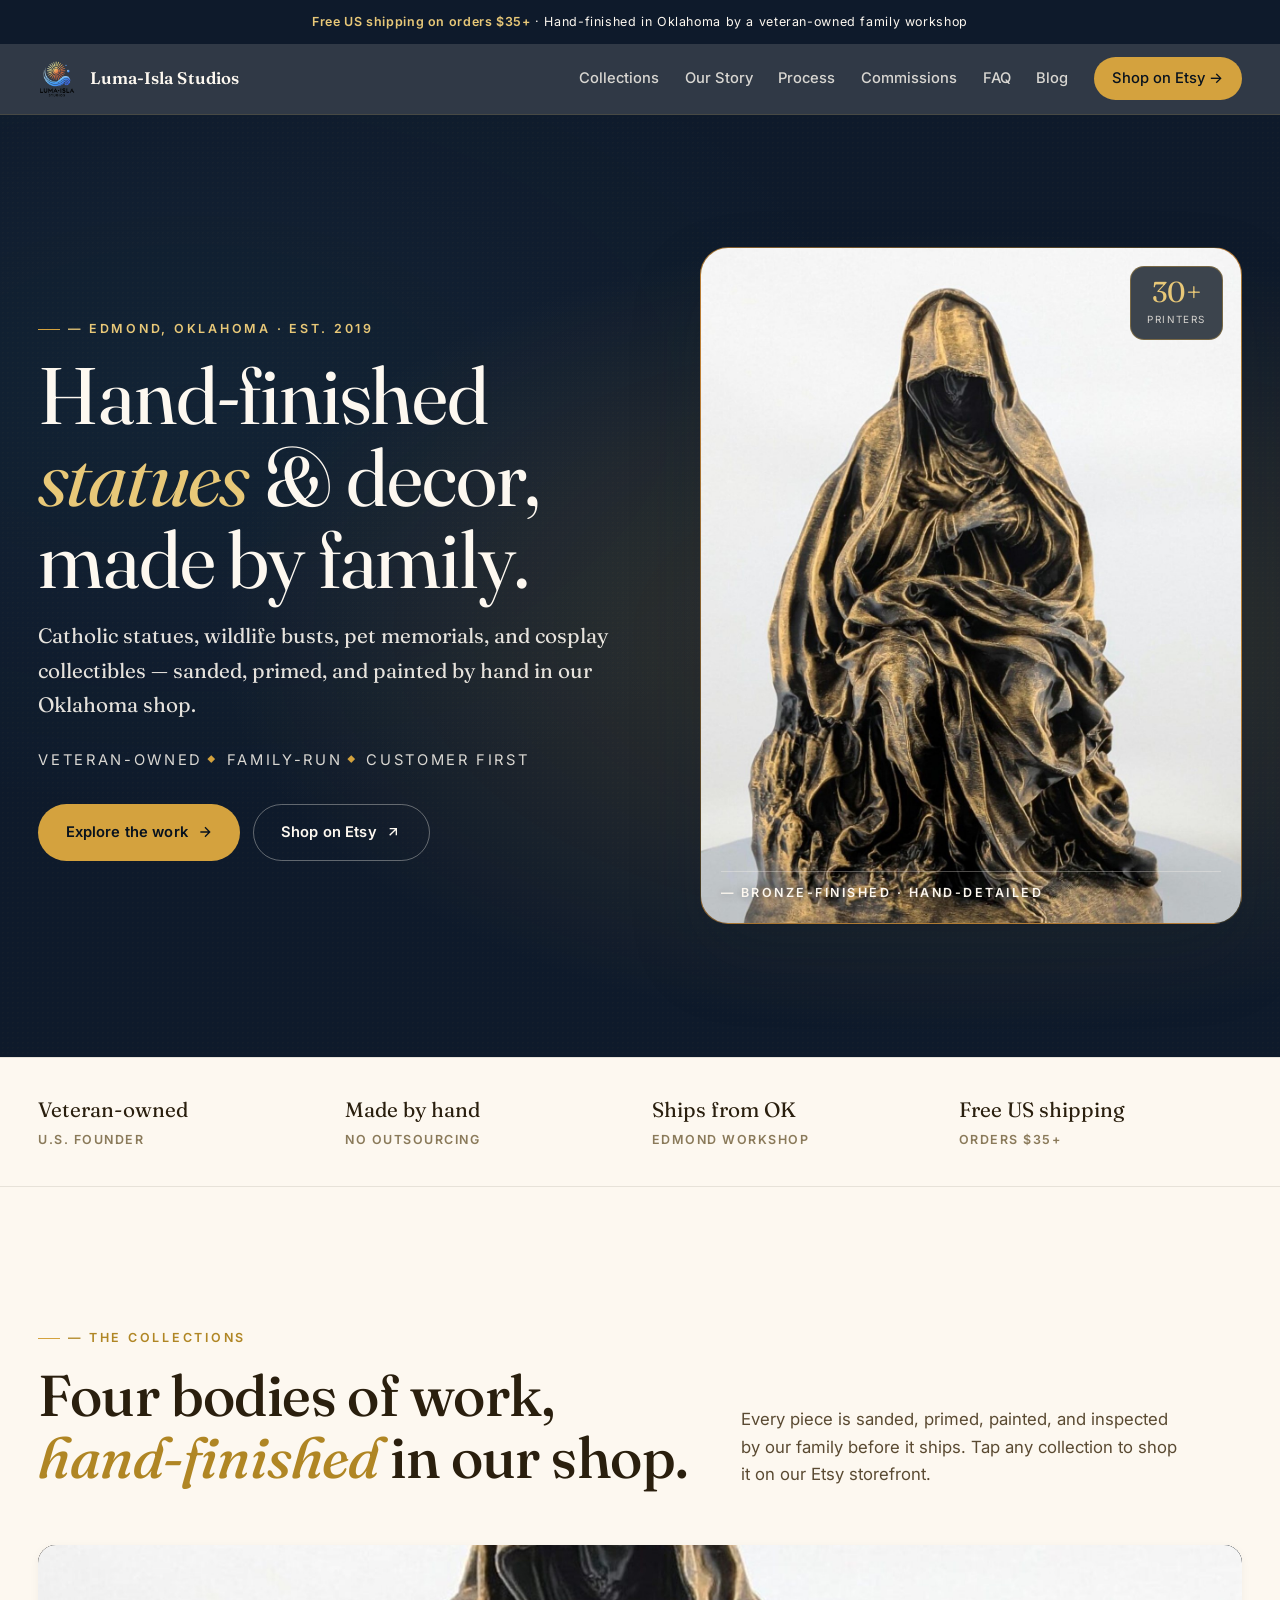
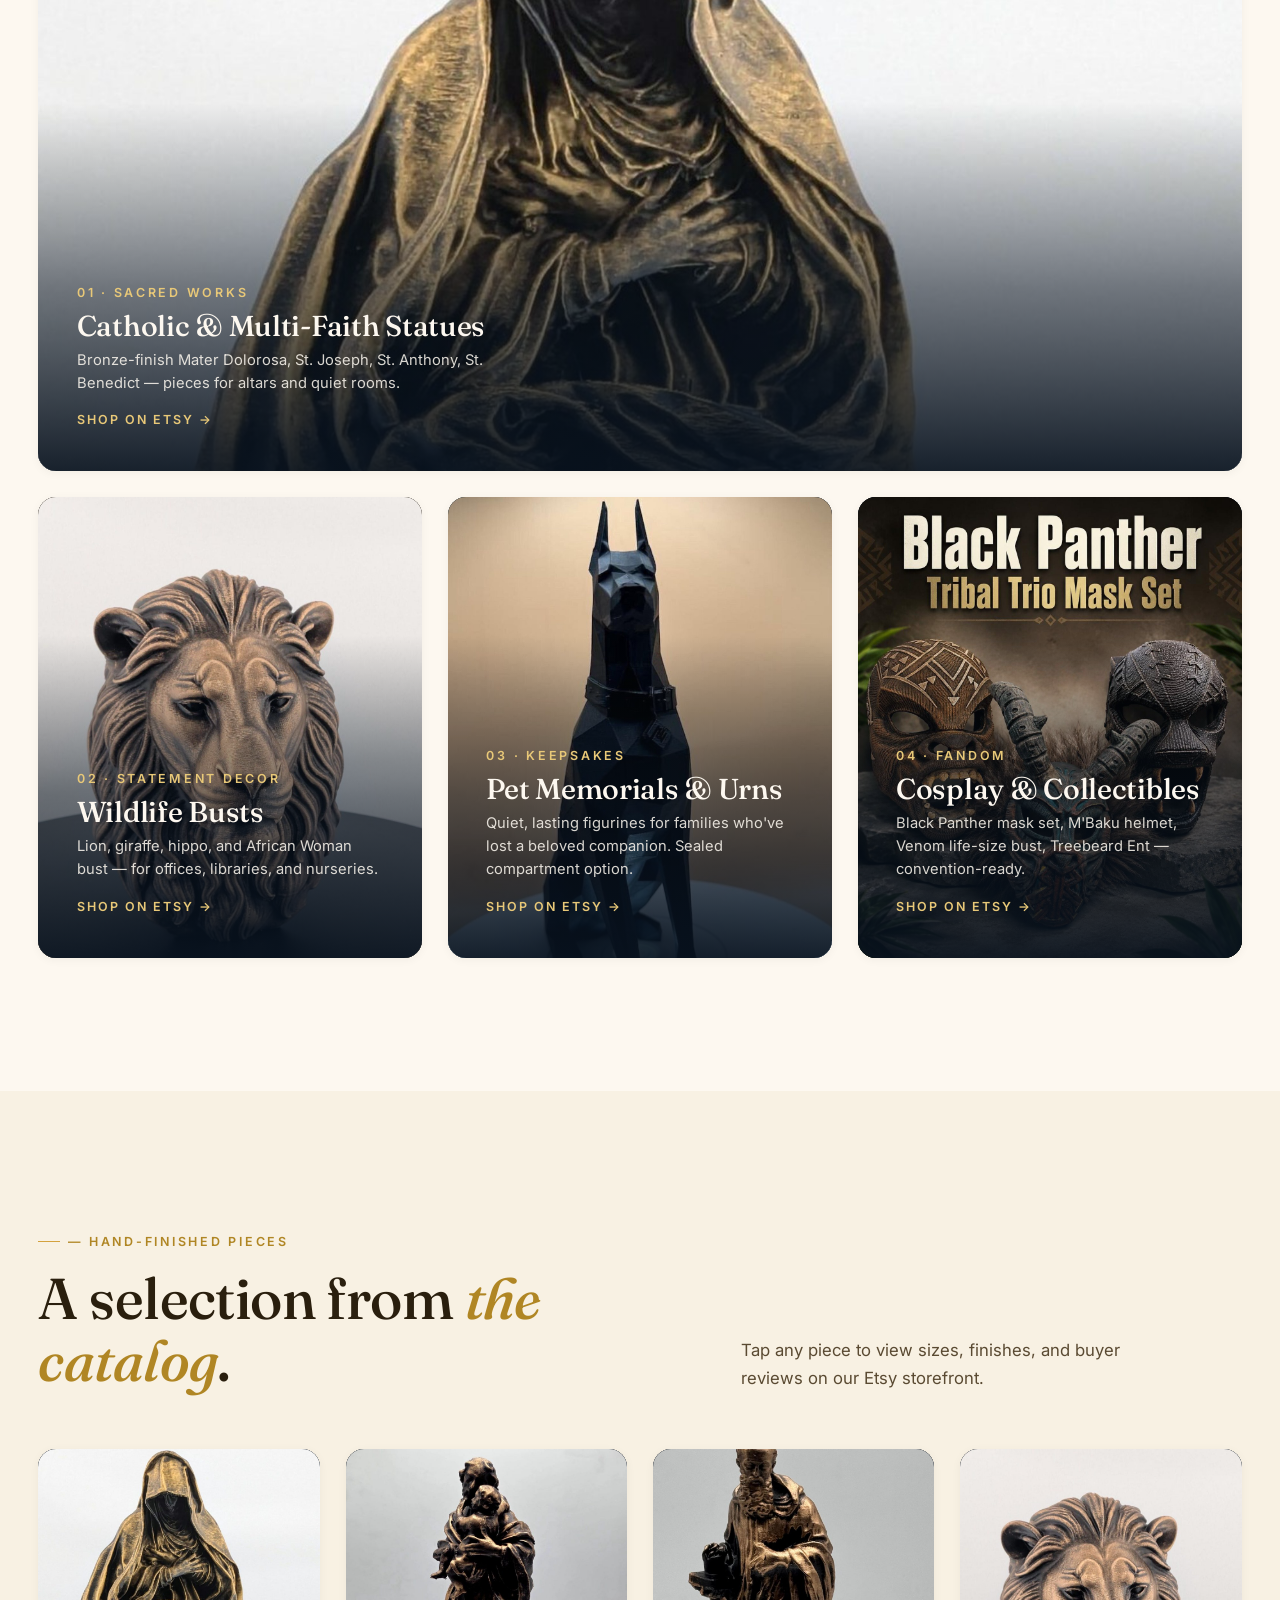
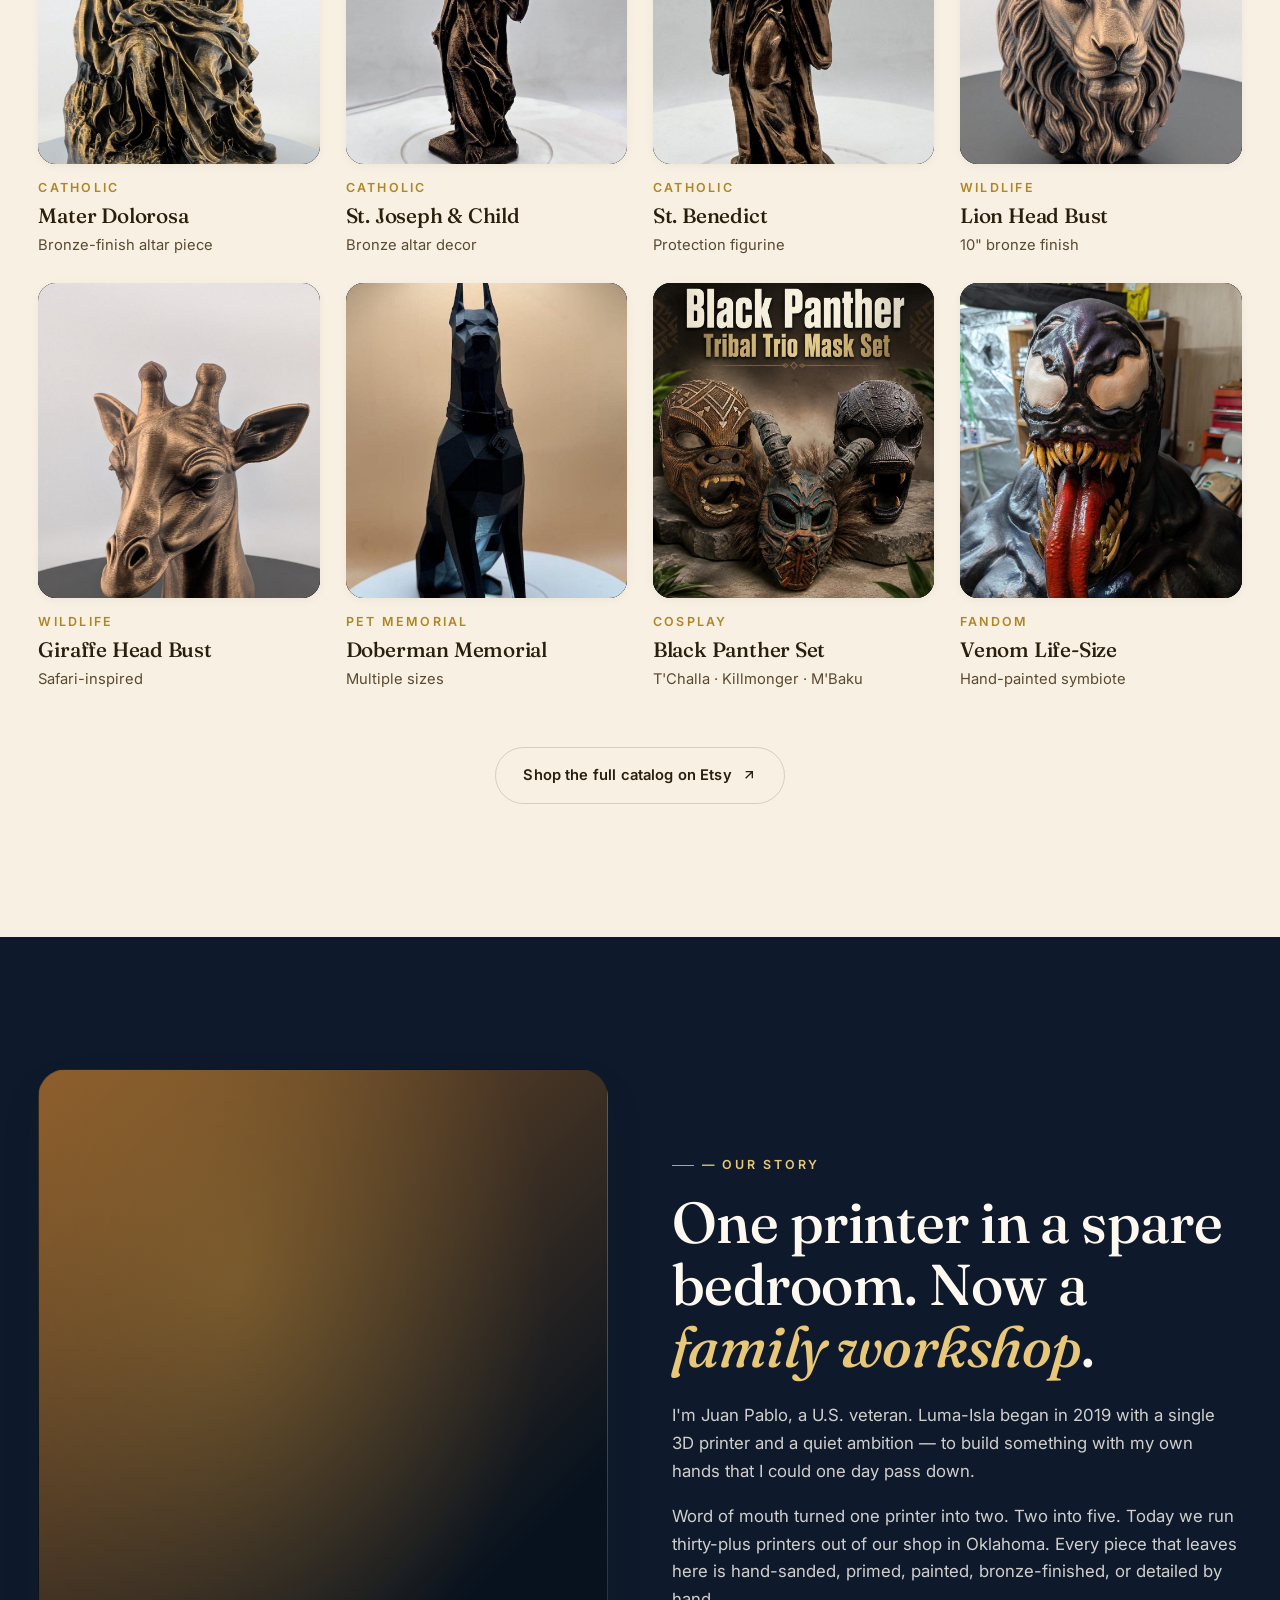
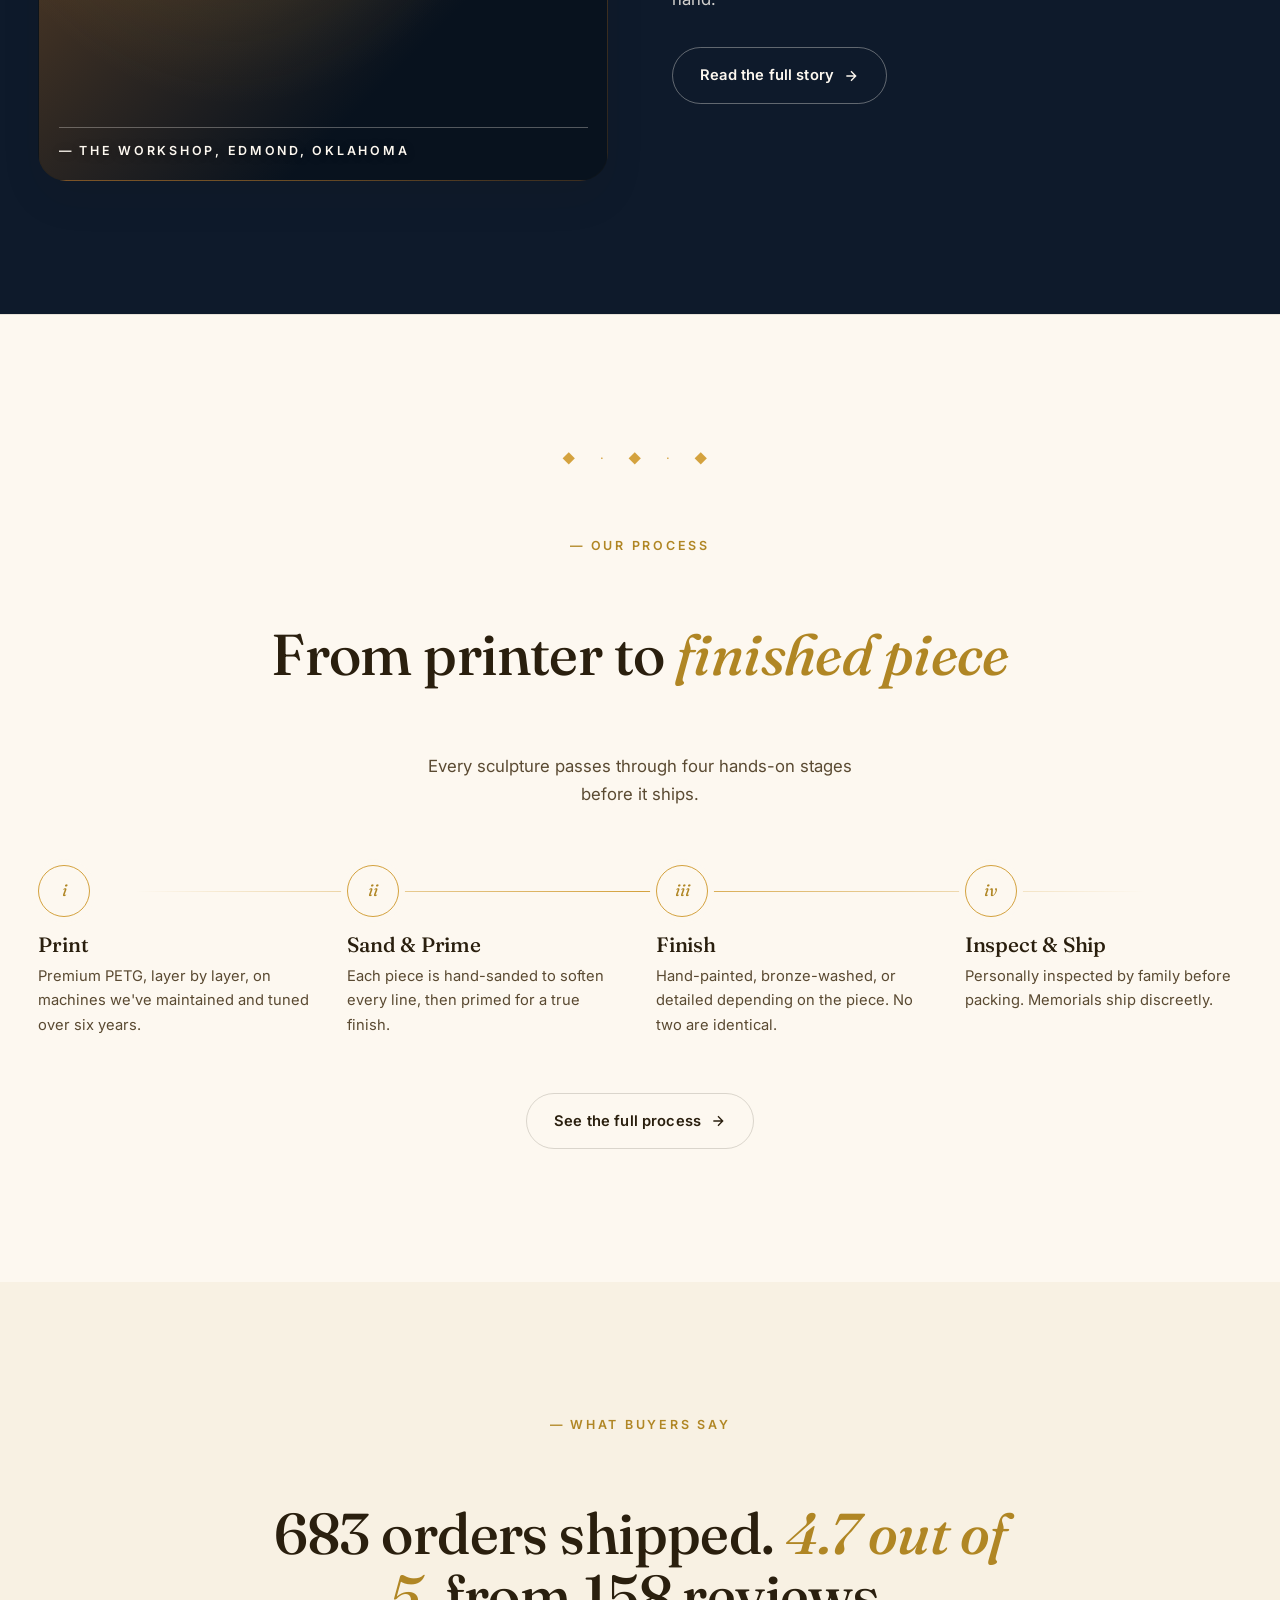
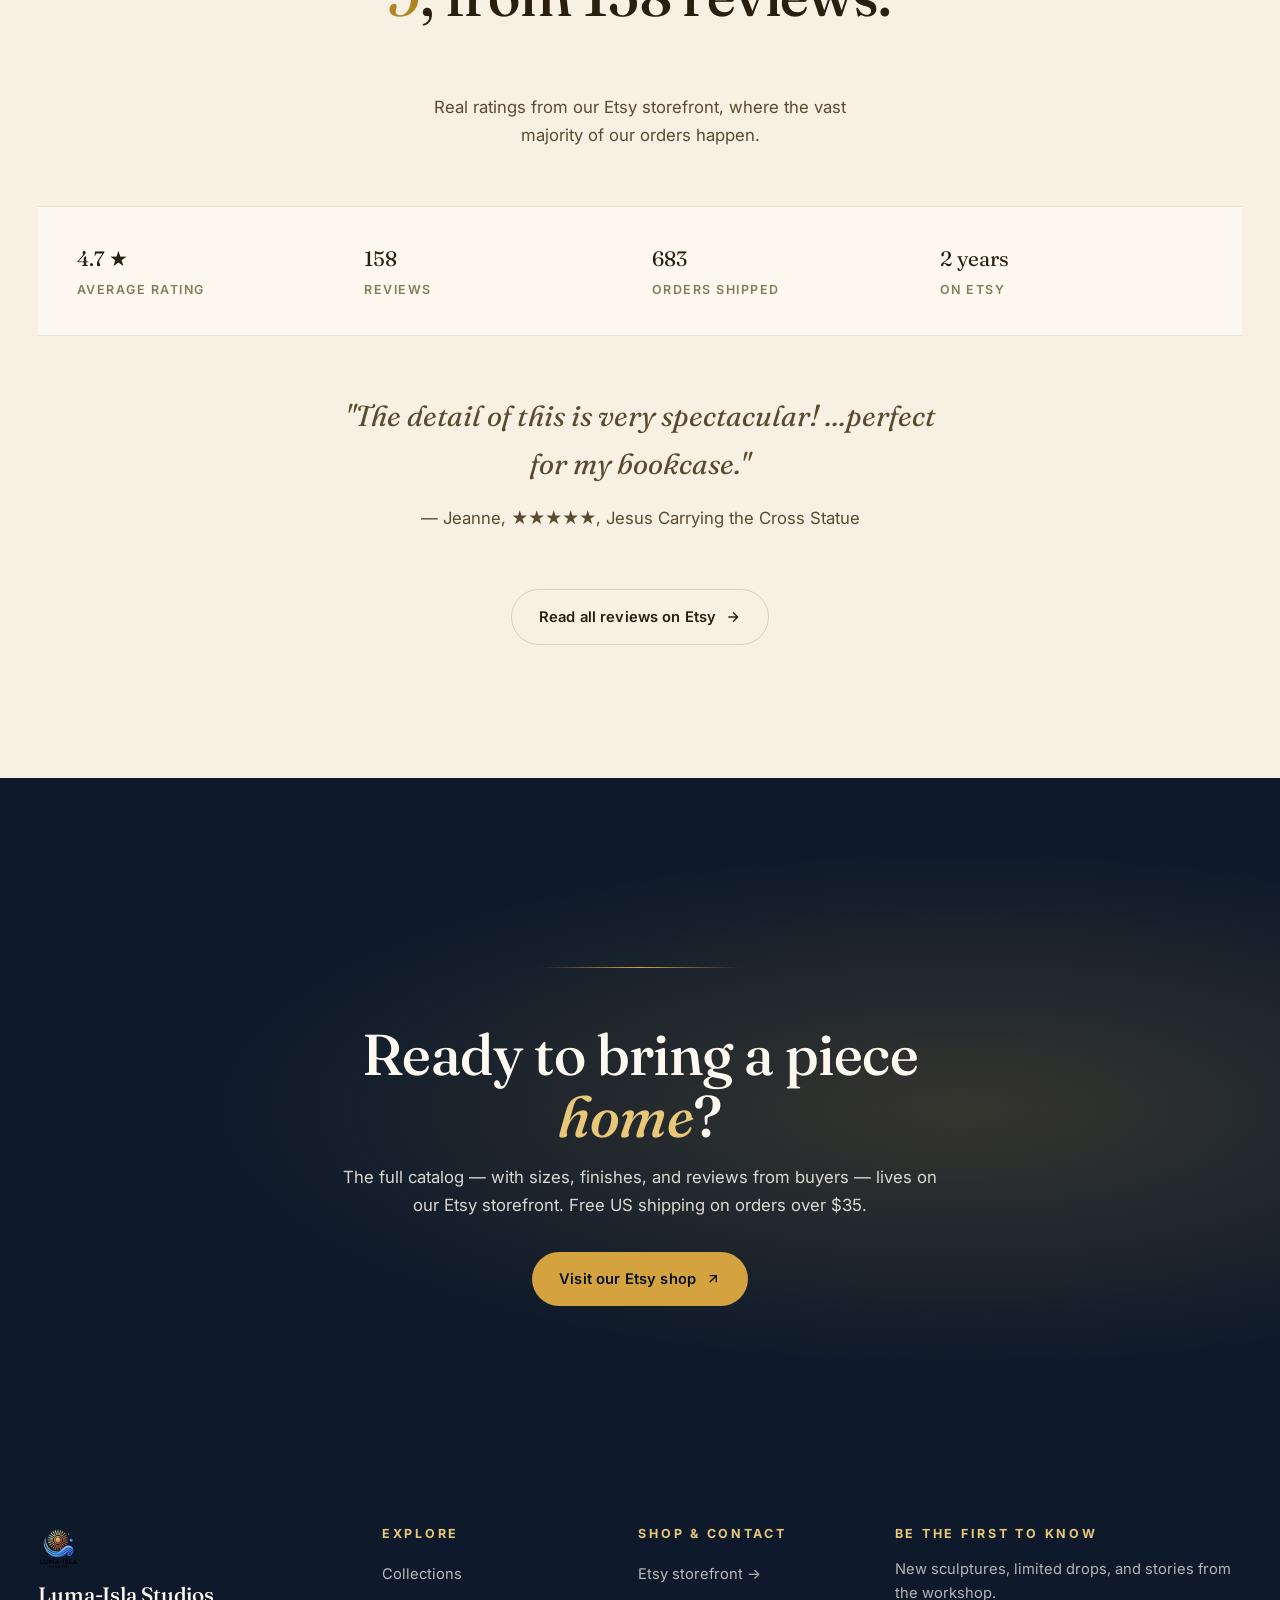
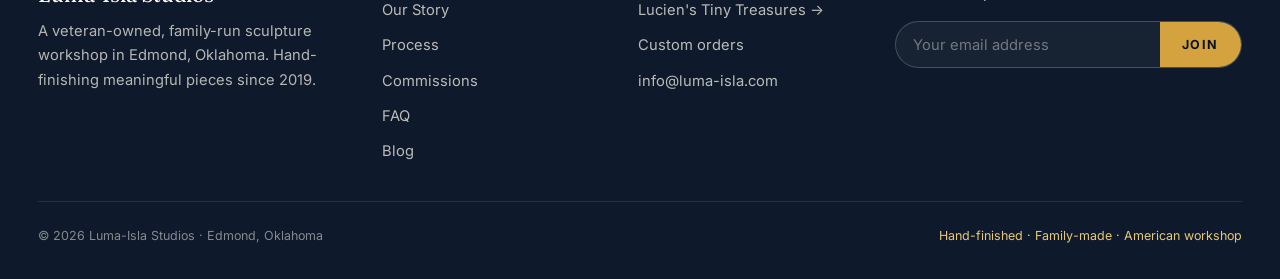
==== commit f8c1900a: "Fill missing product photography, deep-link Etsy CTAs, add blog + reviews - Replace gradient placeho" ====
--- a/index.html
+++ b/index.html
@@ -38,6 +38,7 @@
       <a href="process.html">Process</a>
       <a href="commissions.html">Commissions</a>
       <a href="faq.html">FAQ</a>
+      <a href="blog.html">Blog</a>
       <a href="https://lumaisla.etsy.com" class="nav-cta" target="_blank" rel="noopener">Shop on Etsy →</a>
     </div>
   </div>
@@ -102,7 +103,7 @@
     <div class="collections">
 
       <!-- Featured / wide -->
-      <a href="https://lumaisla.etsy.com" target="_blank" rel="noopener" class="collection collection--feature reveal">
+      <a href="https://www.etsy.com/listing/4346148364/hand-finished-mater-dolorosa-statue" target="_blank" rel="noopener" class="collection collection--feature reveal">
         <div class="media fill-sacred">
           <img src="images/collection-sacred.jpg" alt="Bronze-finish Catholic and multi-faith statues" loading="lazy" onerror="this.remove()">
         </div>
@@ -115,7 +116,7 @@
         </div>
       </a>
 
-      <a href="https://lumaisla.etsy.com" target="_blank" rel="noopener" class="collection reveal">
+      <a href="https://www.etsy.com/listing/4357853365/hand-finished-lion-head-sculpture" target="_blank" rel="noopener" class="collection reveal">
         <div class="media fill-wildlife">
           <img src="images/collection-wildlife.jpg" alt="Hand-finished wildlife and safari busts" loading="lazy" onerror="this.remove()">
         </div>
@@ -128,7 +129,7 @@
         </div>
       </a>
 
-      <a href="https://lumaisla.etsy.com" target="_blank" rel="noopener" class="collection reveal">
+      <a href="https://www.etsy.com/listing/1854894667/doberman-statue-handmade-dog-memorial" target="_blank" rel="noopener" class="collection reveal">
         <div class="media fill-pet">
           <img src="images/collection-pet.jpg" alt="Pet memorial figurines and keepsake urns" loading="lazy" onerror="this.remove()">
         </div>
@@ -141,7 +142,7 @@
         </div>
       </a>
 
-      <a href="https://lumaisla.etsy.com" target="_blank" rel="noopener" class="collection reveal">
+      <a href="https://www.etsy.com/listing/4475157421/custom-hand-painted-warrior-mask-set" target="_blank" rel="noopener" class="collection reveal">
         <div class="media fill-fandom">
           <img src="images/collection-fandom.jpg" alt="Cosplay masks and life-size fandom collectibles" loading="lazy" onerror="this.remove()">
         </div>
@@ -170,7 +171,7 @@
     </div>
 
     <div class="pieces">
-      <a href="https://lumaisla.etsy.com" target="_blank" rel="noopener" class="piece reveal">
+      <a href="https://www.etsy.com/listing/4346148364/hand-finished-mater-dolorosa-statue" target="_blank" rel="noopener" class="piece reveal">
         <div class="piece-image">
           <img src="images/piece-mater-dolorosa.jpg" alt="Mater Dolorosa Virgin Mary statue" loading="lazy" onerror="this.remove()">
           <div class="ph">Mater Dolorosa<br>Virgin Mary</div>
@@ -180,7 +181,7 @@
         <h4>Mater Dolorosa</h4>
         <div class="meta">Bronze-finish altar piece</div>
       </a>
-      <a href="https://lumaisla.etsy.com" target="_blank" rel="noopener" class="piece reveal">
+      <a href="https://www.etsy.com/listing/4308446220/st-joseph-statue-with-child-jesus-bronze" target="_blank" rel="noopener" class="piece reveal">
         <div class="piece-image">
           <img src="images/piece-st-joseph.jpg" alt="St. Joseph with Child Jesus statue" loading="lazy" onerror="this.remove()">
           <div class="ph">St. Joseph<br>with Child Jesus</div>
@@ -190,7 +191,7 @@
         <h4>St. Joseph &amp; Child</h4>
         <div class="meta">Bronze altar decor</div>
       </a>
-      <a href="https://lumaisla.etsy.com" target="_blank" rel="noopener" class="piece reveal">
+      <a href="https://www.etsy.com/listing/1872827422/first-communion-gift-st-benedict-statue" target="_blank" rel="noopener" class="piece reveal">
         <div class="piece-image">
           <img src="images/piece-st-benedict.jpg" alt="St. Benedict protection figurine" loading="lazy" onerror="this.remove()">
           <div class="ph">St. Benedict</div>
@@ -200,7 +201,7 @@
         <h4>St. Benedict</h4>
         <div class="meta">Protection figurine</div>
       </a>
-      <a href="https://lumaisla.etsy.com" target="_blank" rel="noopener" class="piece reveal">
+      <a href="https://www.etsy.com/listing/4357853365/hand-finished-lion-head-sculpture" target="_blank" rel="noopener" class="piece reveal">
         <div class="piece-image">
           <img src="images/piece-lion-bust.jpg" alt="Lion head bust, bronze finish" loading="lazy" onerror="this.remove()">
           <div class="ph">Lion Head Bust</div>
@@ -210,7 +211,7 @@
         <h4>Lion Head Bust</h4>
         <div class="meta">10" bronze finish</div>
       </a>
-      <a href="https://lumaisla.etsy.com" target="_blank" rel="noopener" class="piece reveal">
+      <a href="https://www.etsy.com/listing/4391526710/hand-finished-giraffe-head-bust-african" target="_blank" rel="noopener" class="piece reveal">
         <div class="piece-image">
           <img src="images/piece-giraffe-bust.jpg" alt="Giraffe head bust, safari-inspired" loading="lazy" onerror="this.remove()">
           <div class="ph">Giraffe Head Bust</div>
@@ -220,7 +221,7 @@
         <h4>Giraffe Head Bust</h4>
         <div class="meta">Safari-inspired</div>
       </a>
-      <a href="https://lumaisla.etsy.com" target="_blank" rel="noopener" class="piece reveal">
+      <a href="https://www.etsy.com/listing/1854894667/doberman-statue-handmade-dog-memorial" target="_blank" rel="noopener" class="piece reveal">
         <div class="piece-image">
           <img src="images/piece-doberman-memorial.jpg" alt="Doberman pet memorial figurine" loading="lazy" onerror="this.remove()">
           <div class="ph">Doberman<br>Memorial</div>
@@ -230,7 +231,7 @@
         <h4>Doberman Memorial</h4>
         <div class="meta">Multiple sizes</div>
       </a>
-      <a href="https://lumaisla.etsy.com" target="_blank" rel="noopener" class="piece reveal">
+      <a href="https://www.etsy.com/listing/4475157421/custom-hand-painted-warrior-mask-set" target="_blank" rel="noopener" class="piece reveal">
         <div class="piece-image">
           <img src="images/piece-black-panther-set.jpg" alt="Black Panther triple-mask cosplay set" loading="lazy" onerror="this.remove()">
           <div class="ph">Black Panther<br>Triple-Mask Set</div>
@@ -240,7 +241,7 @@
         <h4>Black Panther Set</h4>
         <div class="meta">T'Challa · Killmonger · M'Baku</div>
       </a>
-      <a href="https://lumaisla.etsy.com" target="_blank" rel="noopener" class="piece reveal">
+      <a href="https://www.etsy.com/listing/4385900356/venom-art-statue-life-size-comic-book" target="_blank" rel="noopener" class="piece reveal">
         <div class="piece-image">
           <img src="images/piece-venom-bust.jpg" alt="Venom life-size hand-painted bust" loading="lazy" onerror="this.remove()">
           <div class="ph">Venom<br>Life-Size Bust</div>
@@ -319,6 +320,38 @@
     <div class="center" style="margin-top: var(--s-4);">
       <a href="process.html" class="btn btn--ghost">
         See the full process
+        <svg class="arrow" viewBox="0 0 24 24" fill="none" stroke="currentColor" stroke-width="2"><path d="M5 12h14m-7-7l7 7-7 7"/></svg>
+      </a>
+    </div>
+  </div>
+</section>
+
+<!-- ============ REVIEWS ============ -->
+<section class="section bg-cream-2">
+  <div class="wrap">
+    <div class="s-head s-head--center reveal">
+      <span class="eyebrow eyebrow--center">— What buyers say</span>
+      <h2 style="margin-top: 1rem;">683 orders shipped. <span class="accent">4.7 out of 5</span>, from 158 reviews.</h2>
+      <p class="lede">Real ratings from our Etsy storefront, where the vast majority of our orders happen.</p>
+    </div>
+
+    <div class="trust" style="margin-top: var(--s-4);">
+      <div class="trust-inner">
+        <div class="trust-item"><span class="k">4.7 ★</span><span class="v">Average rating</span></div>
+        <div class="trust-item"><span class="k">158</span><span class="v">Reviews</span></div>
+        <div class="trust-item"><span class="k">683</span><span class="v">Orders shipped</span></div>
+        <div class="trust-item"><span class="k">2 years</span><span class="v">On Etsy</span></div>
+      </div>
+    </div>
+
+    <div class="prose reveal" style="margin: var(--s-4) auto 0; max-width: 56ch; text-align: center;">
+      <p style="font-family: var(--font-display); font-size: var(--t-xl); font-style: italic;">"The detail of this is very spectacular! ...perfect for my bookcase."</p>
+      <p style="color: var(--ink-2);">— Jeanne, ★★★★★, Jesus Carrying the Cross Statue</p>
+    </div>
+
+    <div class="center" style="margin-top: var(--s-4);">
+      <a href="https://www.etsy.com/shop/Lumaisla/reviews" target="_blank" rel="noopener" class="btn btn--ghost">
+        Read all reviews on Etsy
         <svg class="arrow" viewBox="0 0 24 24" fill="none" stroke="currentColor" stroke-width="2"><path d="M5 12h14m-7-7l7 7-7 7"/></svg>
       </a>
     </div>
@@ -353,6 +386,7 @@
       <a href="process.html">Process</a>
       <a href="commissions.html">Commissions</a>
       <a href="faq.html">FAQ</a>
+      <a href="blog.html">Blog</a>
     </div>
     <div class="footer-col">
       <h5>Shop &amp; Contact</h5>
